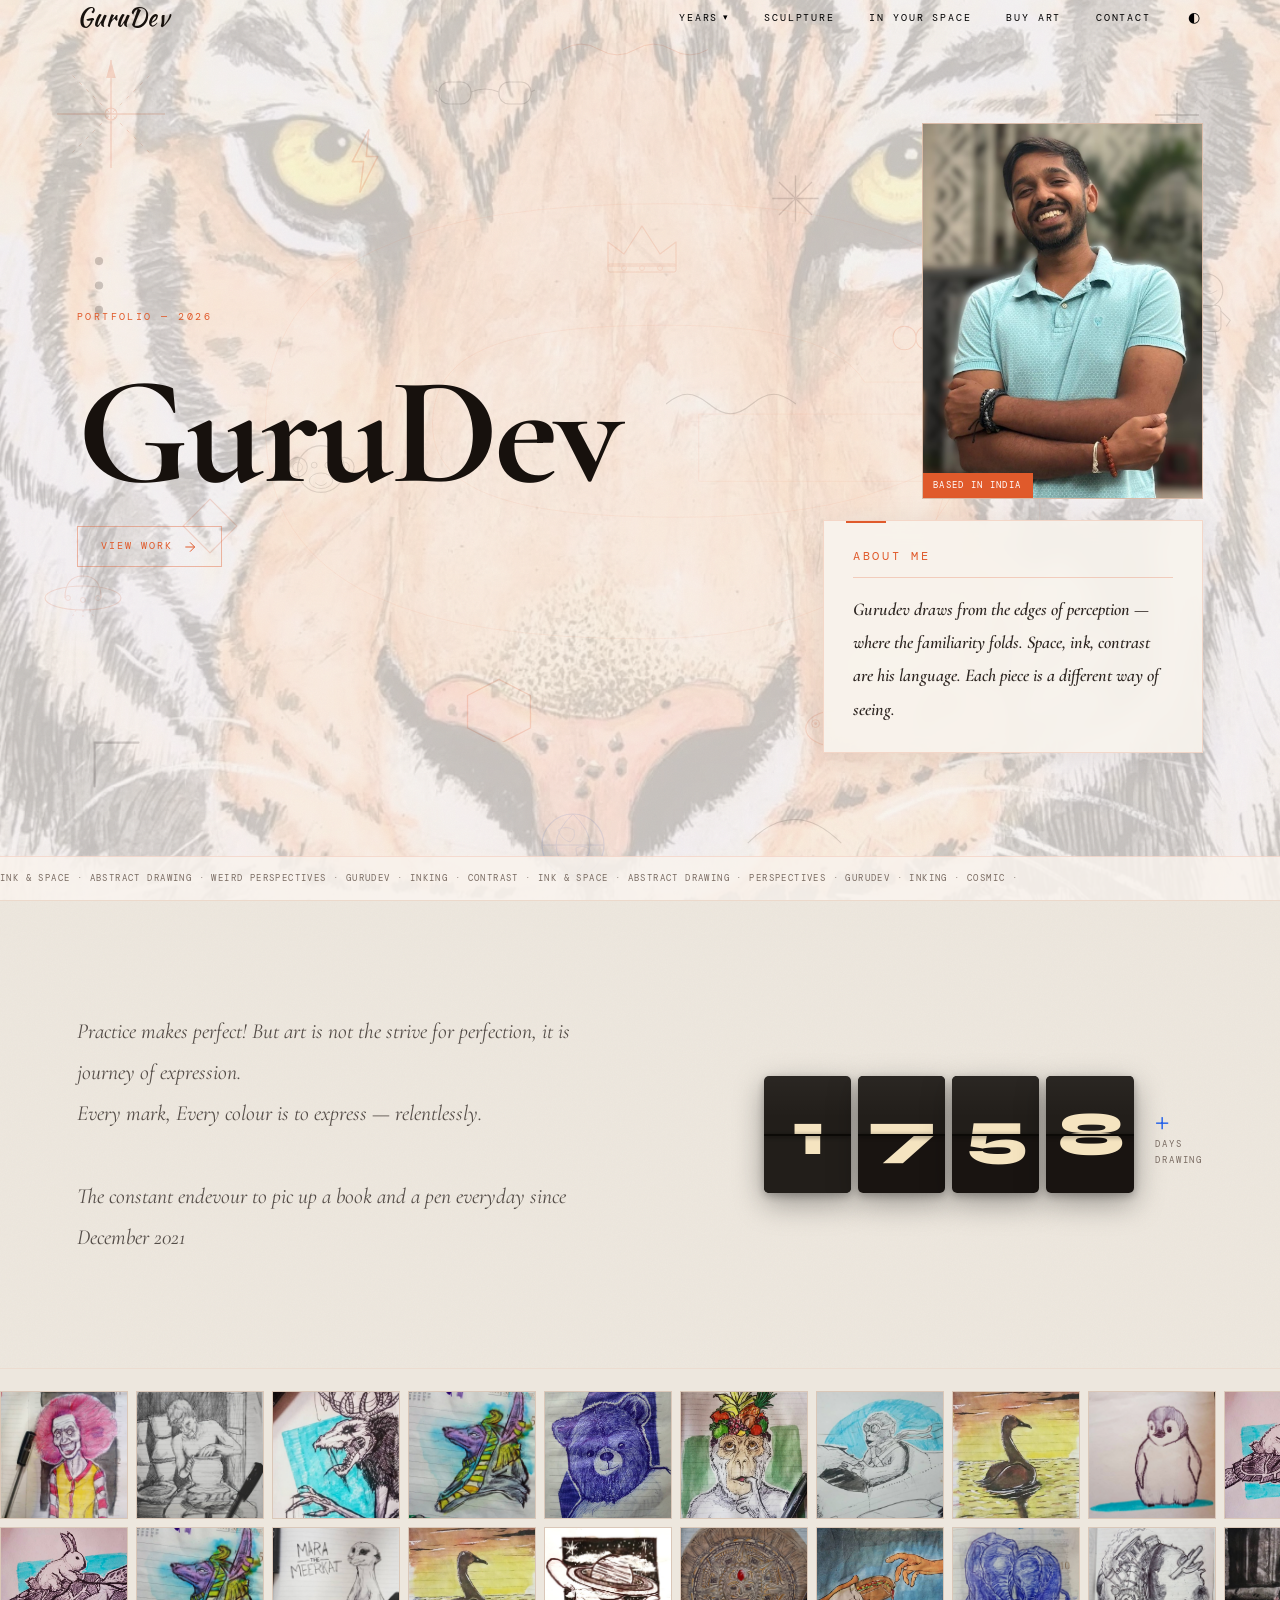
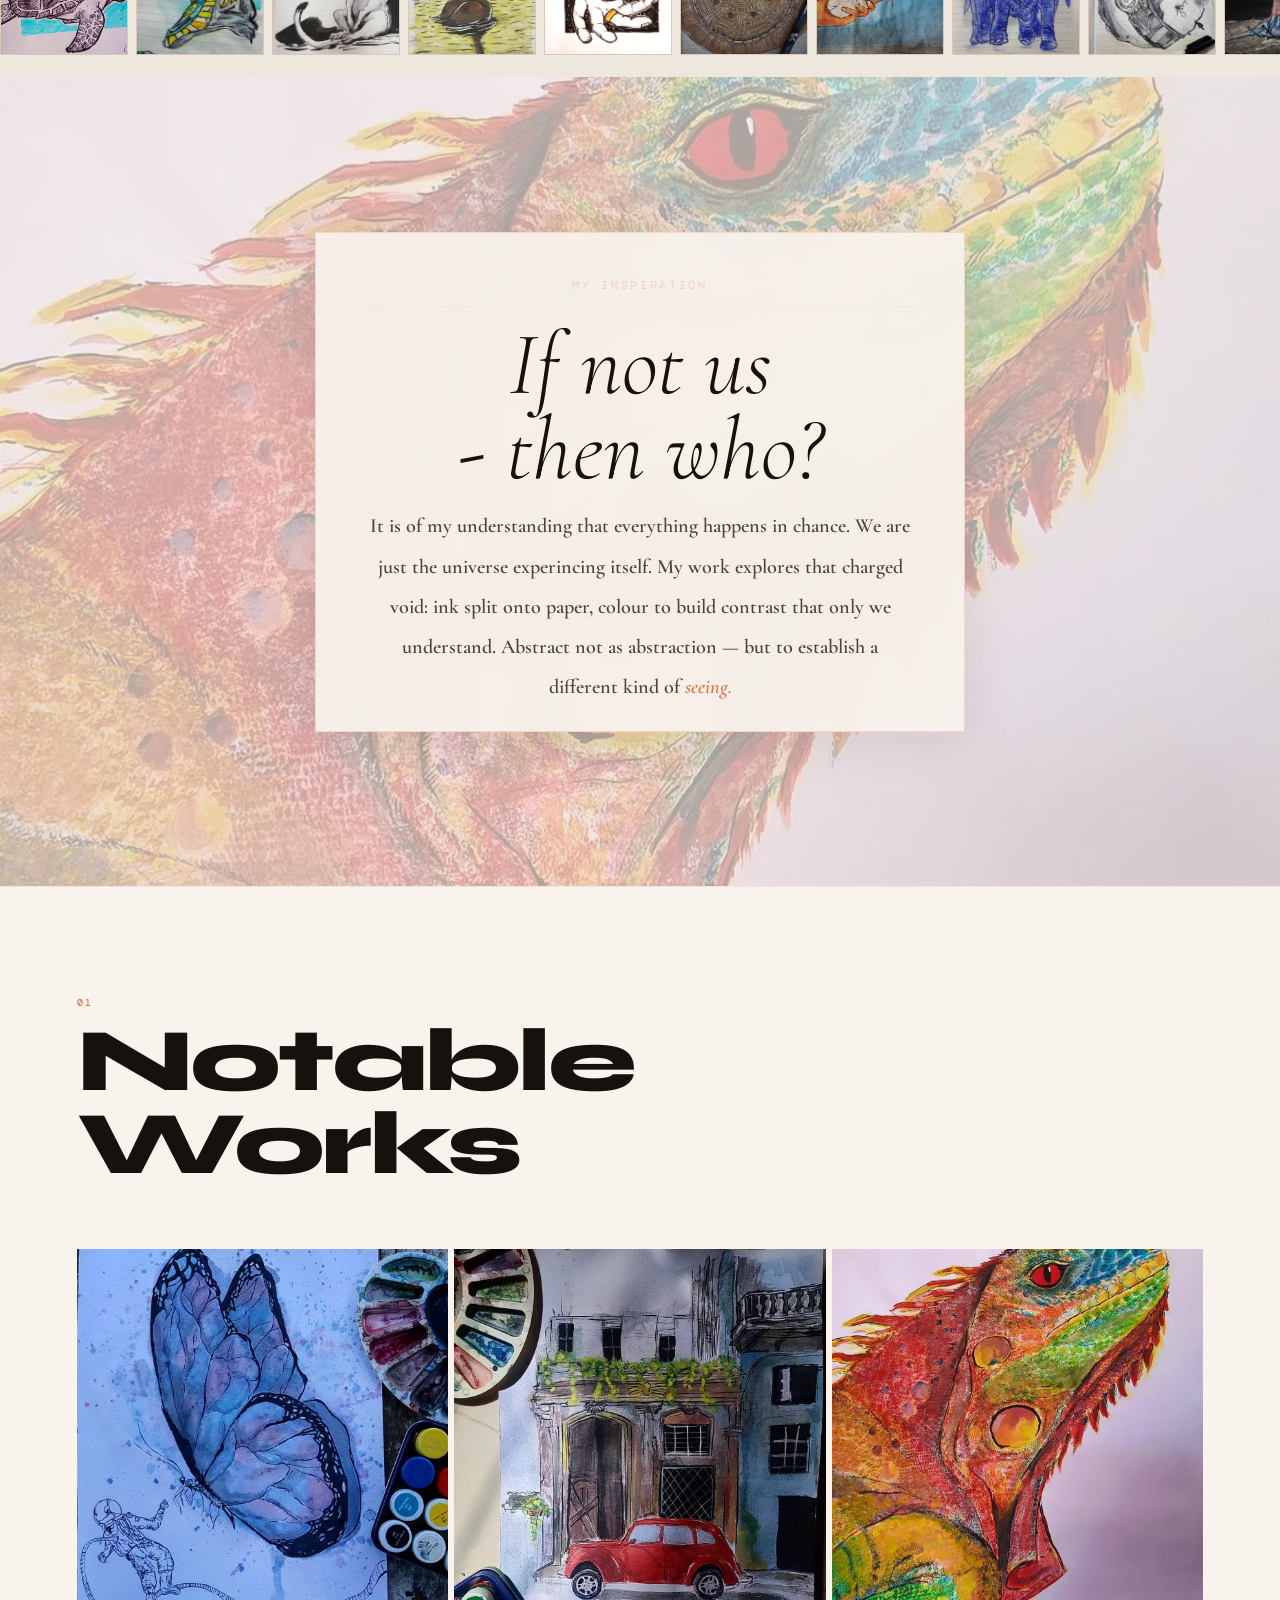
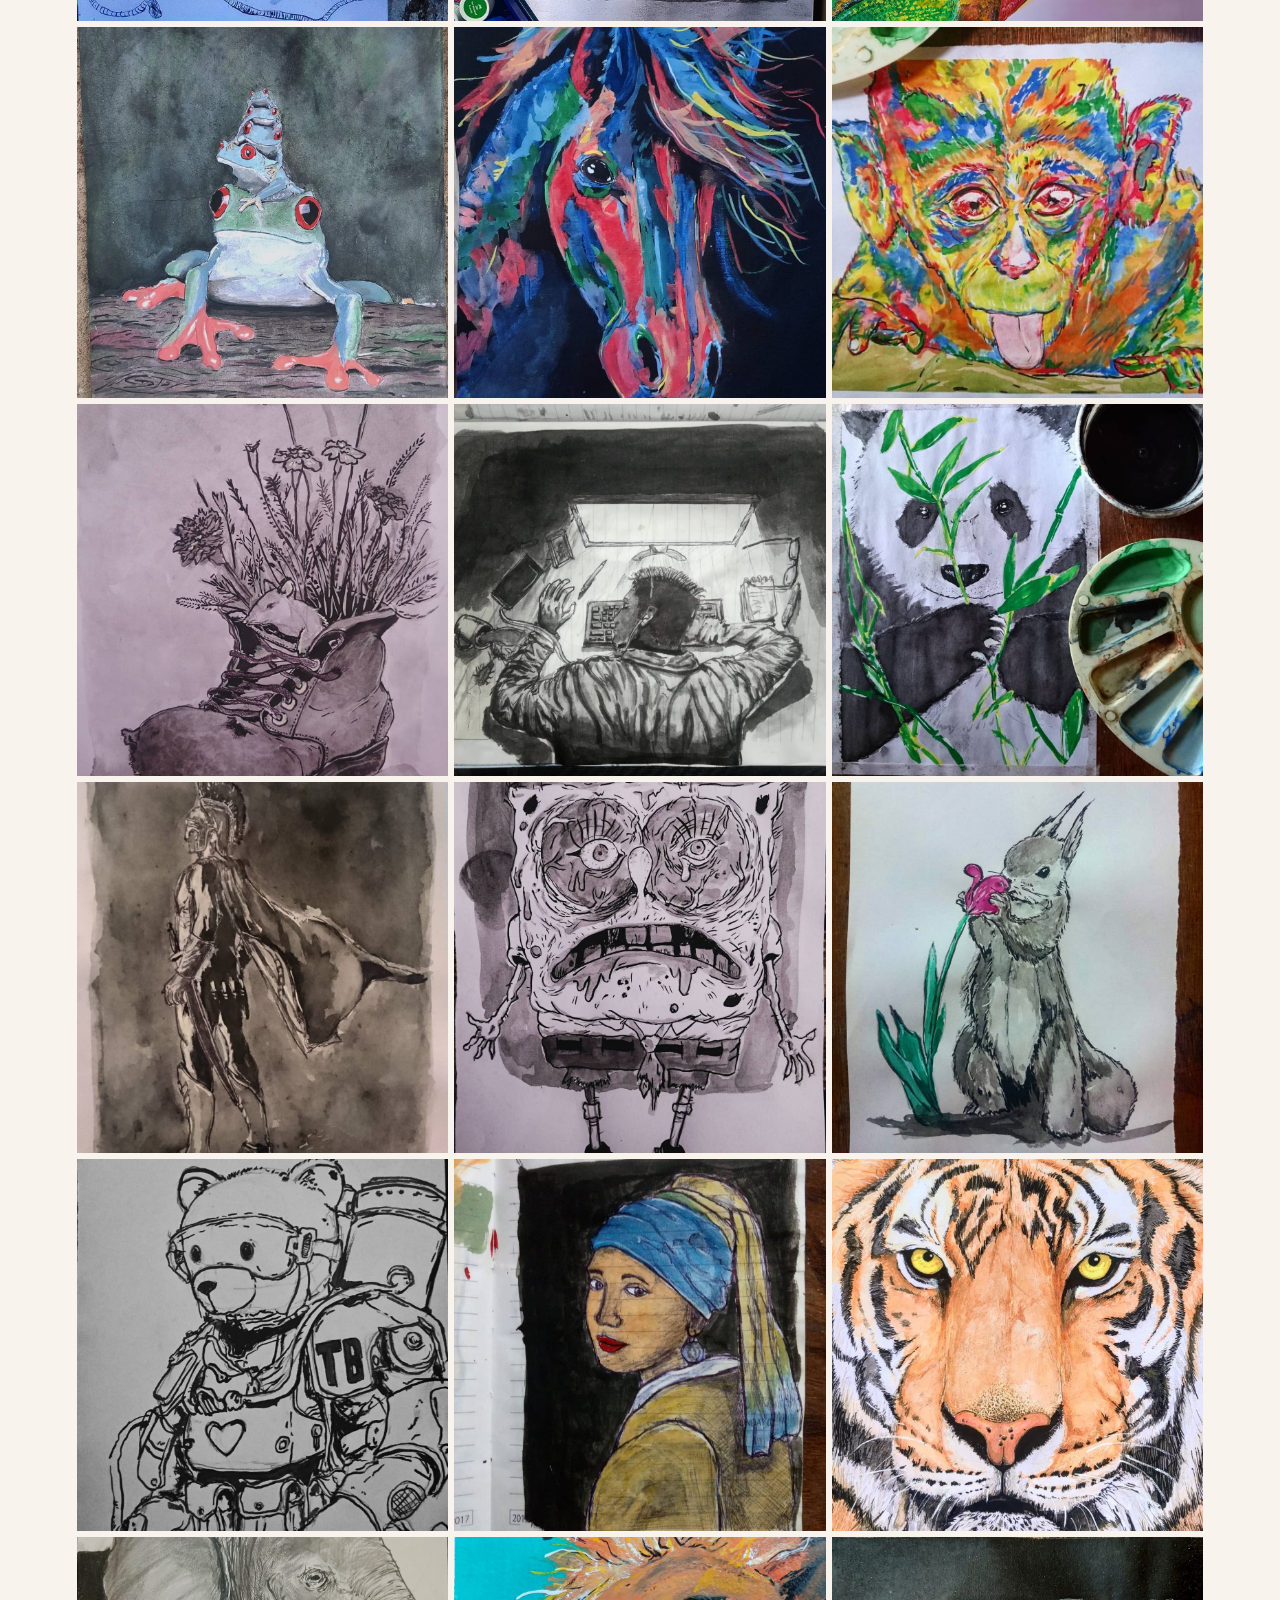
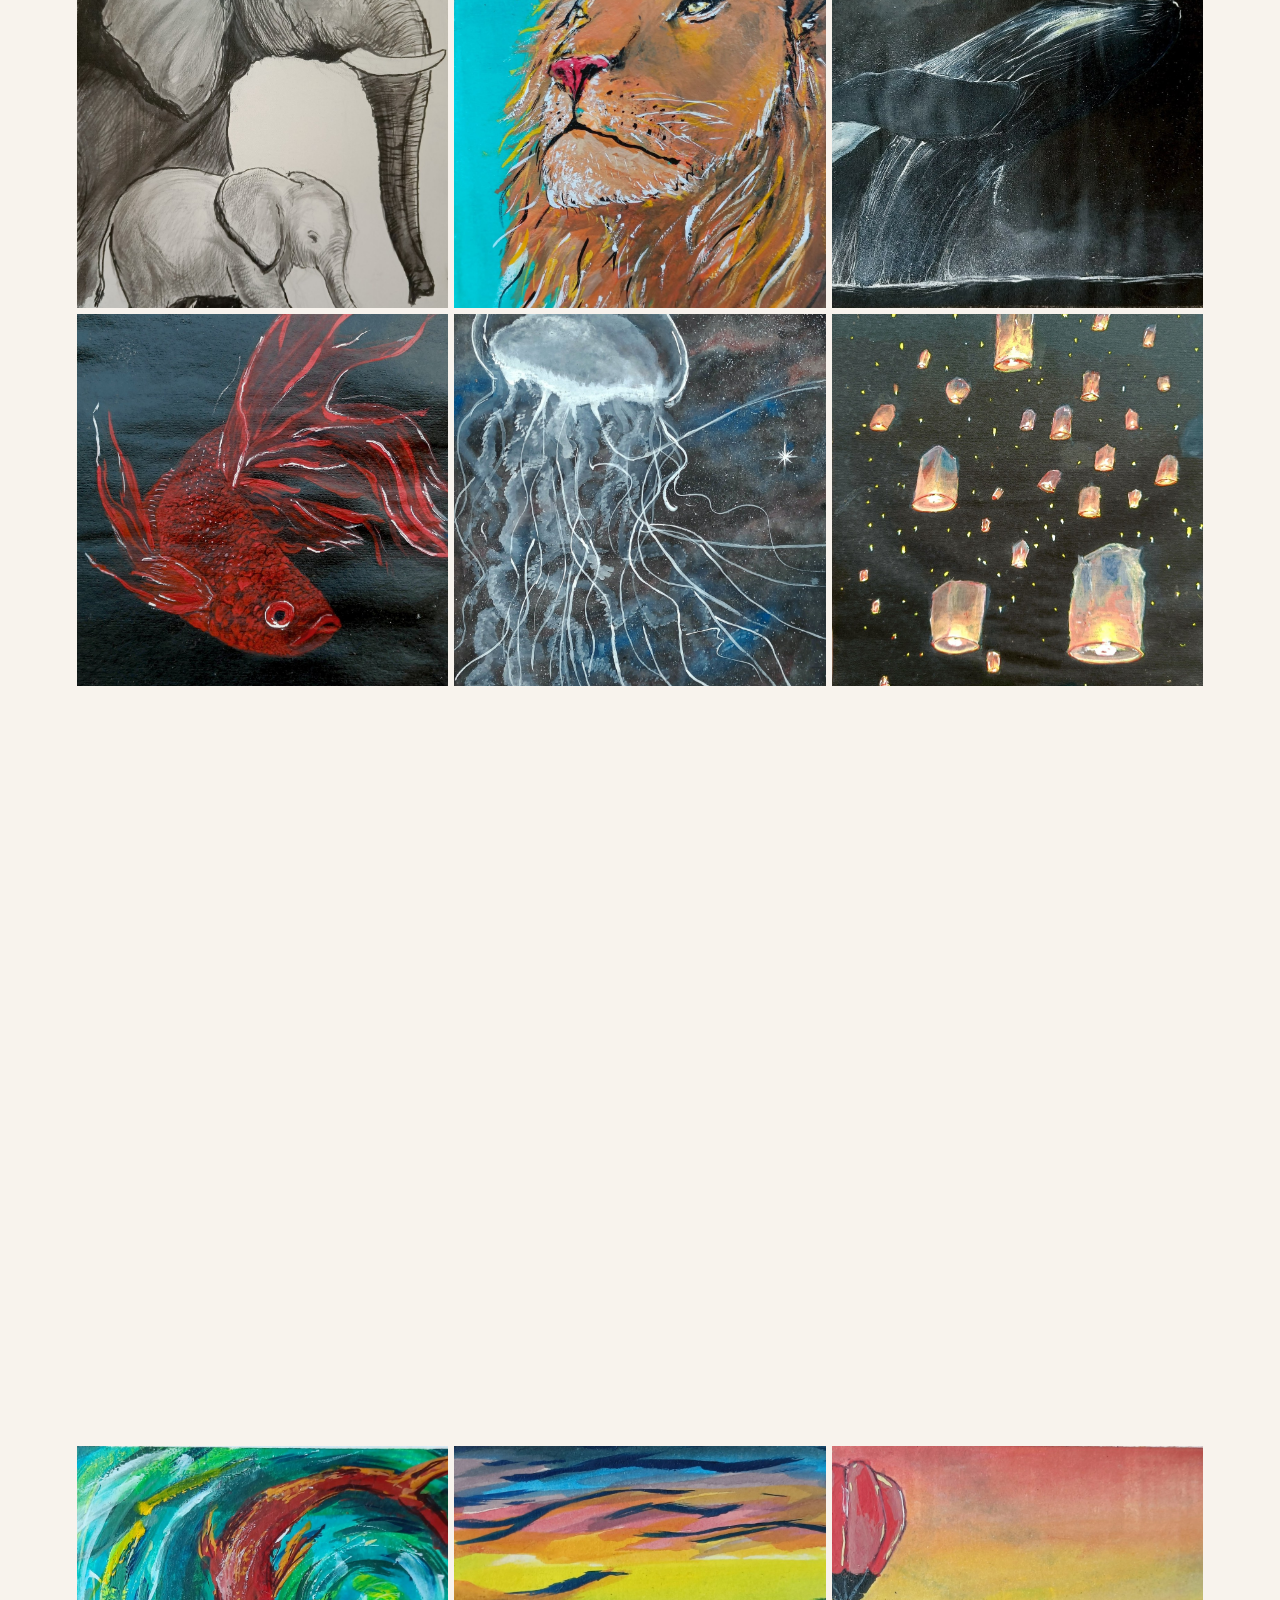
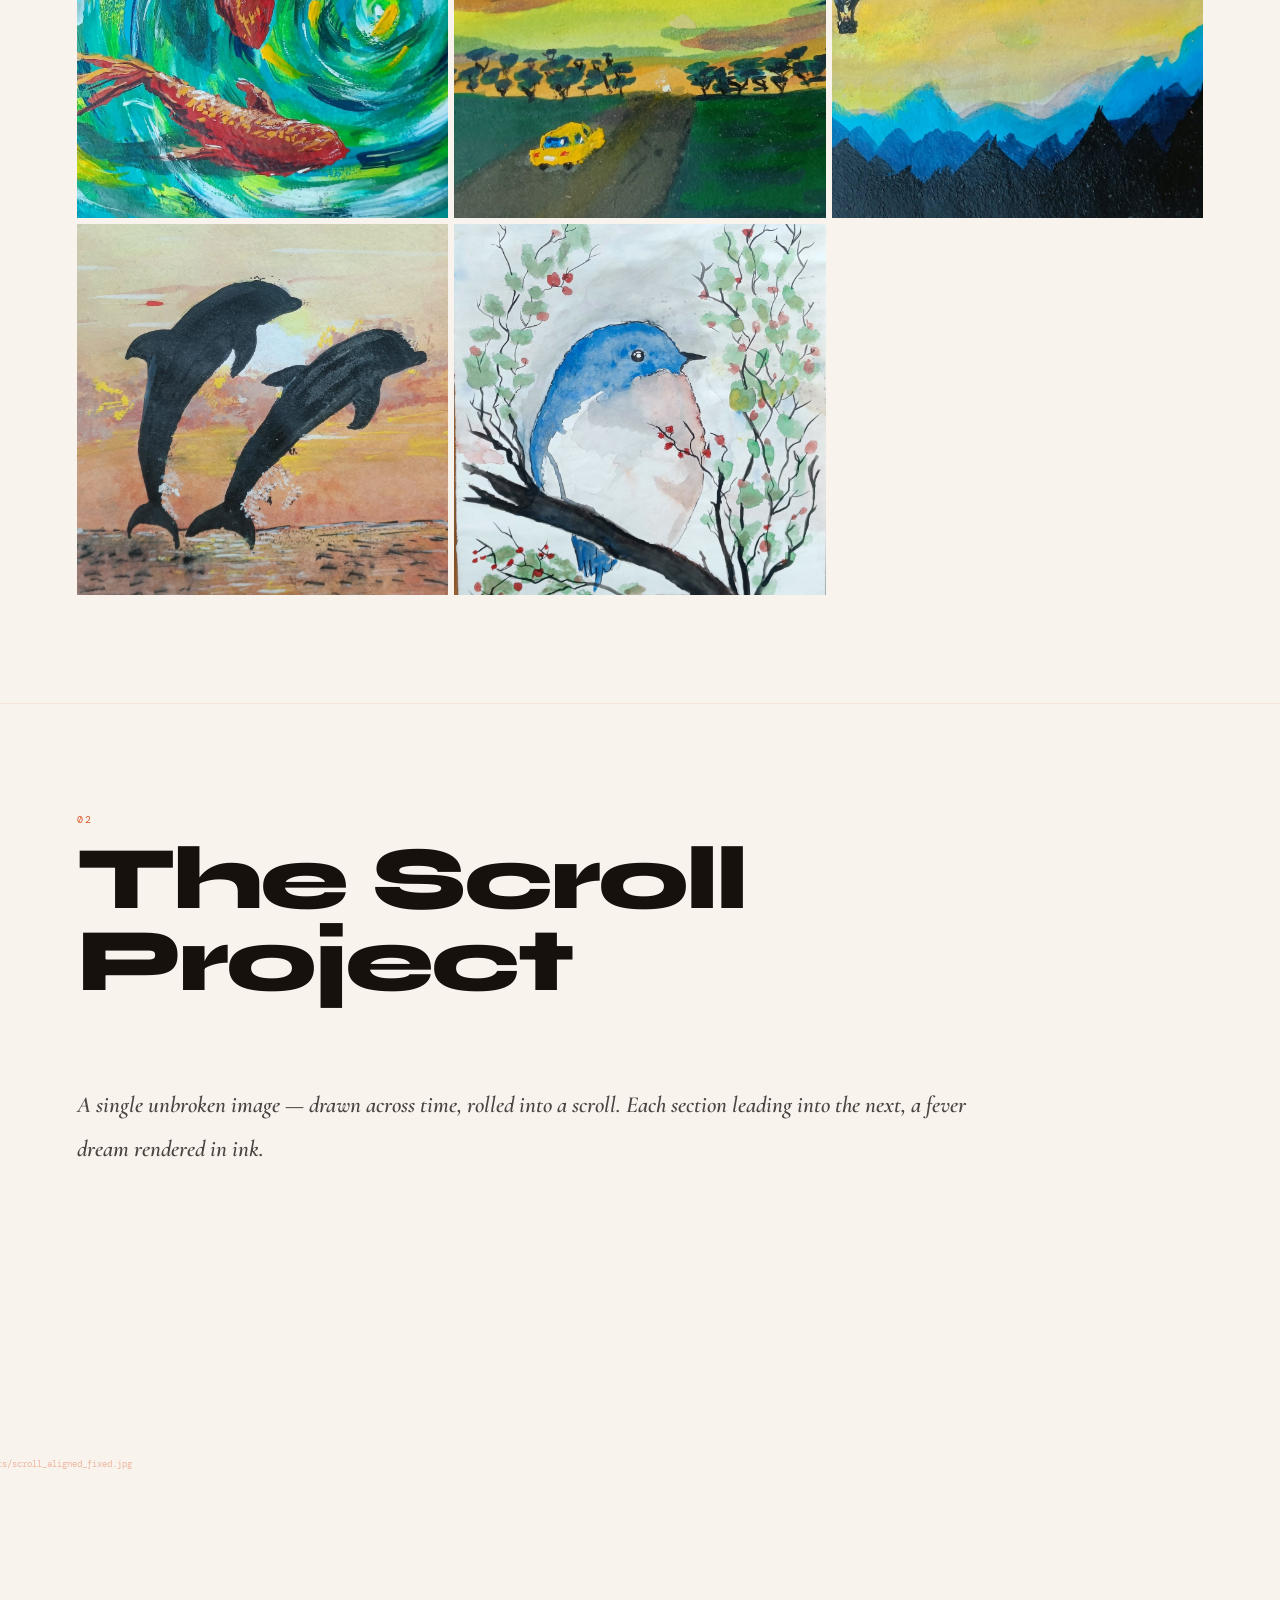
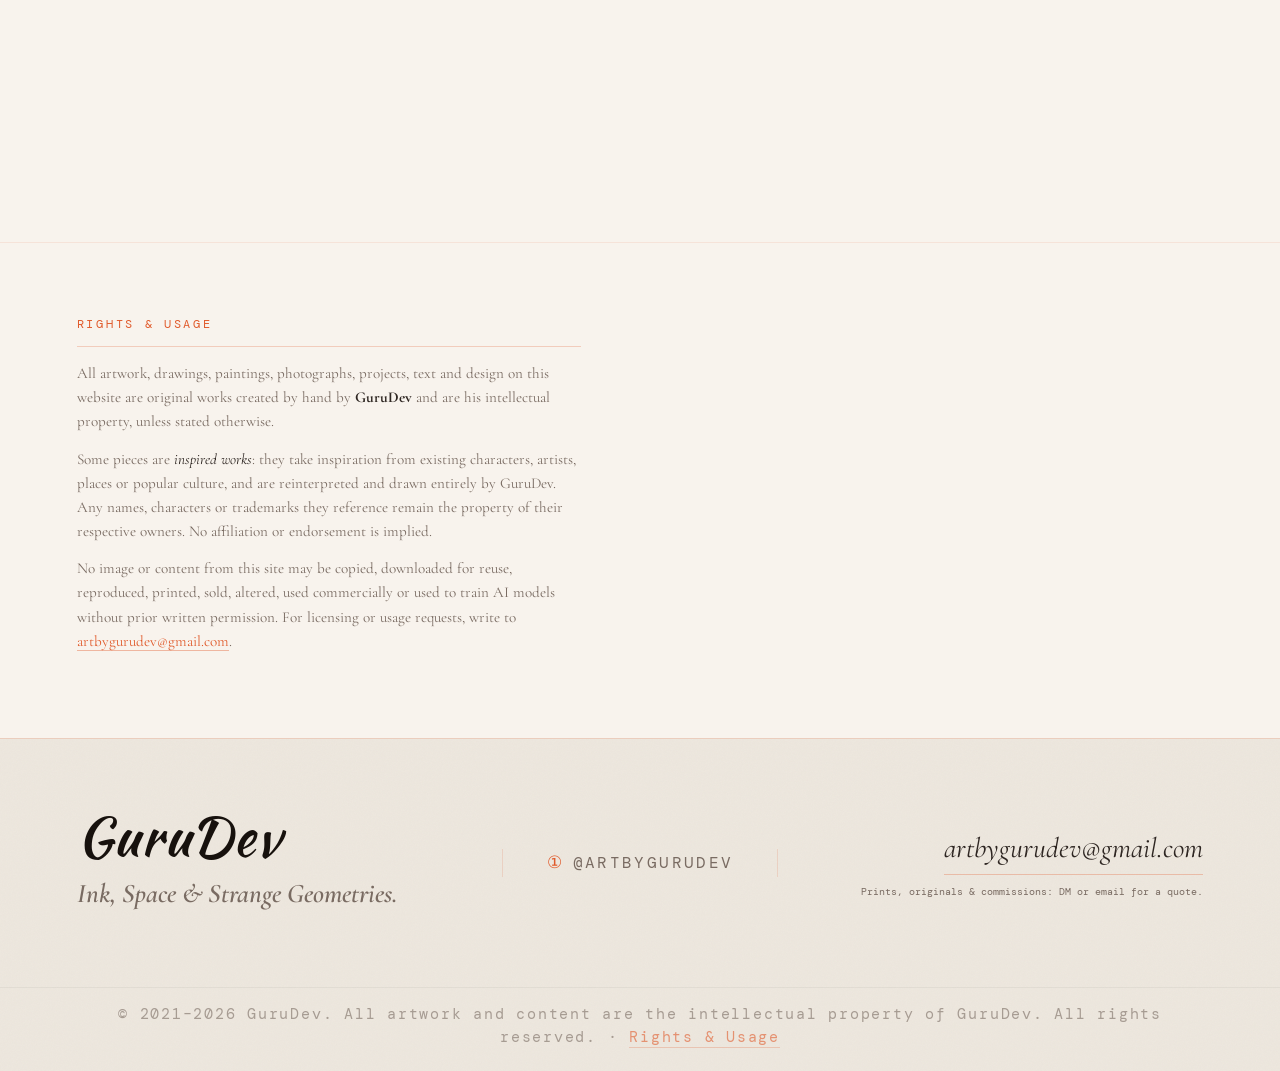
==== index.html @ f46998bd "Move years into a nav dropdown, add Sculpture page - Replace the year bar under the nav with a Years" ====
<!DOCTYPE html>
<html lang="en">
<head>
  <meta charset="UTF-8" />
  <meta name="viewport" content="width=device-width, initial-scale=1.0" />
  <title>Art by GuruDev</title>
  <link rel="stylesheet" href="css/style.css?v=202611241940" />
  <link rel="preconnect" href="https://fonts.googleapis.com" />
  <link rel="preconnect" href="https://fonts.gstatic.com" crossorigin />
  <link href="https://fonts.googleapis.com/css2?family=Cormorant+Garamond:ital,wght@0,300;0,400;0,600;0,700;1,300;1,400;1,600&family=Syne:wght@400;700;800&family=DM+Mono:ital,wght@0,300;0,400;1,300&family=Kaushan+Script&display=swap" rel="stylesheet" />
</head>
<body>

 <div class="bg-canvas" aria-hidden="true">
    <img class="doodle d1"  src="Libs/doodles/doodle-01.svg" alt="" /><!-- compass rose  -->
    <img class="doodle d2"  src="Libs/doodles/doodle-02.svg" alt="" /><!-- cross         -->
    <img class="doodle d3"  src="Libs/doodles/doodle-03.svg" alt="" /><!-- squiggle      -->
    <img class="doodle d4"  src="Libs/doodles/doodle-04.svg" alt="" /><!-- three dots    -->
    <img class="doodle d5"  src="Libs/doodles/doodle-05.svg" alt="" /><!-- triangle      -->
    <img class="doodle d6"  src="Libs/doodles/doodle-06.svg" alt="" /><!-- wave          -->
    <img class="doodle d7"  src="Libs/doodles/doodle-07.svg" alt="" /><!-- diamond       -->
    <img class="doodle d8"  src="Libs/doodles/doodle-08.svg" alt="" /><!-- asterisk      -->
    <img class="doodle d9"  src="Libs/doodles/doodle-09.svg" alt="" /><!-- arcs          -->
    <img class="doodle d10" src="Libs/doodles/doodle-10.svg" alt="" /><!-- dot grid      -->
    <img class="doodle d11" src="Libs/doodles/doodle-11.svg" alt="" /><!-- hexagon       -->
    <img class="doodle d12" src="Libs/doodles/doodle-12.svg" alt="" /><!-- bracket       -->
    <img class="doodle d13" src="Libs/doodles/doodle-13.svg" alt="" /><!-- infinity      -->
    <img class="doodle d14" src="Libs/doodles/doodle-14.svg" alt="" /><!-- arch          -->
    <img class="doodle d15" src="Libs/doodles/doodle-15.svg" alt="" /><!-- lightning     -->
    <img class="doodle d16" src="Libs/doodles/doodle-16.svg" alt="" /><!-- ufo           -->
    <img class="doodle d17" src="Libs/doodles/doodle-17.svg" alt="" /><!-- sunglasses    -->
    <img class="doodle d18" src="Libs/doodles/doodle-18.svg" alt="" /><!-- astronaut     -->
    <img class="doodle d19" src="Libs/doodles/doodle-19.svg" alt="" /><!-- fish          -->
    <img class="doodle d20" src="Libs/doodles/doodle-20.svg" alt="" /><!-- monkey        -->
    <img class="doodle d21" src="Libs/doodles/doodle-21.svg" alt="" /><!-- earth         -->
    <img class="doodle d22" src="Libs/doodles/doodle-22.svg" alt="" /><!-- crown         -->
  </div>

  <nav id="navbar">
    <!-- EDIT: Drop your logo file into images/logo.png (png/svg/jpg all work).
         When the file is present it shows as an image; until then a dashed placeholder is shown. -->
    <a href="#hero" class="nav-logo" id="navLogo">
      <span class="nav-logo-text">GuruDev</span>
    </a>
    <div class="nav-links">

<!--      Add exhibitions later-->
<!--      <div class="nav-dropdown" id="exhibitionsDropdown">-->
<!--        <button class="nav-dropdown-toggle" aria-expanded="false" aria-haspopup="true">-->
<!--          Exhibitions <span class="dd-caret">▾</span>-->
<!--        </button>-->
<!--        <div class="nav-dropdown-menu" role="menu">-->
<!--          &lt;!&ndash; EDIT: Add your exhibition entries here.-->
<!--               Copy a nav-dd-item line, set href ?id= to match your exhibitions/index.html entry. &ndash;&gt;-->
<!--          <a href="Libs/exhibitions/index.html?id=ink-space-2025" class="nav-dd-item" role="menuitem">Ink &amp; Space — 2025</a>-->
<!--          <a href="Libs/exhibitions/index.html?id=scroll-series"  class="nav-dd-item" role="menuitem">The Scroll Series</a>-->
<!--          <a href="Libs/exhibitions/index.html?id=cosmic-geometry" class="nav-dd-item" role="menuitem">Cosmic Geometry</a>-->
<!--          &lt;!&ndash; ADD MORE EXHIBITIONS HERE &ndash;&gt;-->
<!--        </div>-->
<!--      </div>-->

      <!-- YEARS: one entry per collection year. To add a year, copy a nav-dd-item line. -->
      <div class="nav-dropdown nav-years" id="yearsDropdown">
        <button class="nav-dropdown-toggle" aria-expanded="false" aria-haspopup="true">
          Years <span class="dd-caret">▾</span>
        </button>
        <div class="nav-dropdown-menu" role="menu">
          <a href="Libs/collections/index.html?year=2026" class="nav-dd-item" role="menuitem">2026</a>
          <a href="Libs/collections/index.html?year=2025" class="nav-dd-item" role="menuitem">2025</a>
          <a href="Libs/collections/index.html?year=2024" class="nav-dd-item" role="menuitem">2024</a>
          <a href="Libs/collections/index.html?year=2023" class="nav-dd-item" role="menuitem">2023</a>
          <a href="Libs/collections/index.html?year=2022" class="nav-dd-item" role="menuitem">2022</a>
        </div>
      </div>
      <a href="sculpture.html">Sculpture</a>
      <a href="space.html">In Your Space</a>
      <a href="buy.html">Buy Art</a>
      <a href="#contact">Contact</a>

      <button class="dark-mode-toggle" id="darkModeToggle" aria-label="Toggle dark mode" title="Toggle dark mode">◐</button>
    </div>
  </nav>


  <section id="hero">

    <!-- Background carousel — 3 slides cycle every 4.5s -->
    <div class="hero-carousel" id="heroCarousel">
      <div class="hc-slide active" style="background-image:url('Libs/projects/notable works/tiger.jpg')"></div>
      <div class="hc-slide"        style="background-image:url('Libs/projects/notable works/monkey.jpg')"></div>
      <div class="hc-slide"        style="background-image:url('Libs/projects/notable works/on_bench.jpg')"></div>
    </div>

    <div class="hero-noise"></div>
    <span class="hero-bg-letter" aria-hidden="true">G</span><!-- EDIT: Change to your initial -->

    <div class="hero-body">

      <div class="hero-left" data-reveal="fade-up" data-delay="0">
        <p class="eyebrow">Portfolio — 2026</p><!-- EDIT: Update the year -->
        <h1 class="hero-name">GuruDev</h1>

        <a href="#projects" class="cta-link">
          <span>View Work</span>
          <svg viewBox="0 0 24 24" fill="none" stroke="currentColor" stroke-width="1.5"><path d="M5 12h14M12 5l7 7-7 7"/></svg>
        </a>
      </div>

      <div class="hero-right">
        <div class="portrait-wrap" data-reveal="fade-left" data-delay="200">
          <!-- EDIT: Your portrait photo → images/Libs/about/avatar.jpg -->
          <img src="Libs/projects/about/Me.jpg" alt="GuruDev" class="portrait-img"
               onerror="this.style.display='none'" />
          <div class="portrait-placeholder" aria-hidden="true">
            <span>images/Libs/about/<br/>avatar.jpg</span>
          </div>
          <div class="portrait-tag">Based in India</div><!-- EDIT: Your location -->
        </div>

        <div class="about-card" data-reveal="fade-up" data-delay="350">
          <span class="card-label">About me</span>
          <!-- EDIT: Your bio text -->
          <p>
            Gurudev draws from the edges of perception — where the familiarity
            folds. Space, ink, contrast are his language.
            Each piece is a different way of seeing.
          </p>
        </div>
      </div>

    </div>

    <!-- Scrolling ticker — EDIT: change the words below -->
    <div class="hero-ticker" aria-hidden="true">
      <div class="ticker-track">
        <span>Ink &amp; Space ·&nbsp;</span><span>Abstract Drawing ·&nbsp;</span>
        <span>Weird Perspectives ·&nbsp;</span><span>GuruDev ·&nbsp;</span>
        <span>Inking ·&nbsp;</span><span>Contrast ·&nbsp;</span>
        <span>Ink &amp; Space ·&nbsp;</span><span>Abstract Drawing ·&nbsp;</span>
        <span>Perspectives ·&nbsp;</span><span>GuruDev ·&nbsp;</span>
        <span>Inking ·&nbsp;</span><span>Cosmic ·&nbsp;</span>
      </div>
    </div>

  </section>

  <section id="counter-section">

    <div class="counter-noise"></div>

    <div class="counter-body">
      <div class="counter-text-col" data-reveal="fade-right">
        <!-- EDIT: Your counter label text -->
        <p class="counter-desc">
          Practice makes perfect!
	  But art is not the strive for perfection, 
	  it is journey of expression.<br/>
          Every mark, Every colour is to express — relentlessly.
		<br/><br/> The constant endevour to pic up a book and a pen everyday since December 2021
        </p>
      </div>
      <div class="counter-num-col" data-reveal="fade-left" data-delay="150">
        <div class="counter-display">
          <span class="c-number" id="dayCounter">000</span>
          <div class="c-meta">
            <span class="c-plus">+</span>
            <span class="c-label">days<br/>drawing</span><!-- EDIT: Counter label -->
          </div>
        </div>
      </div>
    </div>

  </section>

  <section id="img-carousels" aria-hidden="true">
    <div class="ic-row ic-rtl">
      <div class="ic-track" id="icTrack1"></div>
    </div>
    <div class="ic-row ic-ltr">
      <div class="ic-track" id="icTrack2"></div>
    </div>
  </section>


  <section id="inspiration">

    <div class="inspire-img-wrap">
      <!-- EDIT: Full-bleed art image. Tall / portrait works best. -->
      <img src="Libs/projects/notable works/chamelion.jpg" alt="" class="inspire-parallax-img" id="inspireParallax"
           onerror="this.style.display='none'" />
      <div class="inspire-img-placeholder">Libs/projects/notable works/chamelion.jpg</div>
    </div>

    <div class="inspire-text-block" data-reveal="fade-up">
      <span class="card-label" style="opacity: 0.2;">My Inspiration </span>
      <!-- EDIT: Section heading + body text -->
      <h2 class="inspire-heading">
        If not us <br/> - then who?
      </h2>
      <p class="inspire-body">
        It is of my understanding that everything happens in chance.
        We are just the universe experincing itself.
	    My work explores that charged void: ink split onto paper, colour to build contrast that only we understand.
        Abstract not as abstraction —
        but to establish a different kind of <em>seeing.</em>
      </p>
    </div>

  </section>

  <section id="projects">

    <div class="nw-header" data-reveal="fade-up">
      <span class="section-num">01</span>
      <h2 class="section-title">Notable<br/>Works</h2><!-- EDIT: Section title -->
    </div>

    <div class="nw-grid">

      <div class="nw-card" data-reveal="fade-up" data-delay="0">
        <div class="nw-img-wrap">
          <img src="Libs/projects/notable works/butterfly.jpg" alt="Butterfly" onerror="this.parentElement.classList.add('ph')" />
          <div class="nw-ph-label">notable works/butterfly.jpg</div>
          <div class="nw-overlay"><span class="nw-num">01</span><span class="nw-title">Butterfly</span></div>
        </div>
      </div>

      <div class="nw-card" data-reveal="fade-up" data-delay="50">
        <div class="nw-img-wrap">
          <img src="Libs/projects/notable works/car.jpg" alt="Car" onerror="this.parentElement.classList.add('ph')" />
          <div class="nw-ph-label">notable works/car.jpg</div>
          <div class="nw-overlay"><span class="nw-num">02</span><span class="nw-title">Car</span></div>
        </div>
      </div>

      <div class="nw-card" data-reveal="fade-up" data-delay="100">
        <div class="nw-img-wrap">
          <img src="Libs/projects/notable works/chamelion.jpg" alt="Chameleon" onerror="this.parentElement.classList.add('ph')" />
          <div class="nw-ph-label">notable works/chamelion.jpg</div>
          <div class="nw-overlay"><span class="nw-num">03</span><span class="nw-title">Chameleon</span></div>
        </div>
      </div>

      <div class="nw-card" data-reveal="fade-up" data-delay="0">
        <div class="nw-img-wrap">
          <img src="Libs/projects/notable works/frogs.jpg" alt="Frogs" onerror="this.parentElement.classList.add('ph')" />
          <div class="nw-ph-label">notable works/frogs.jpg</div>
          <div class="nw-overlay"><span class="nw-num">04</span><span class="nw-title">Frogs</span></div>
        </div>
      </div>

      <div class="nw-card" data-reveal="fade-up" data-delay="50">
        <div class="nw-img-wrap">
          <img src="Libs/projects/notable works/hosre.jpg" alt="Horse" onerror="this.parentElement.classList.add('ph')" />
          <div class="nw-ph-label">notable works/hosre.jpg</div>
          <div class="nw-overlay"><span class="nw-num">05</span><span class="nw-title">Horse</span></div>
        </div>
      </div>

      <div class="nw-card" data-reveal="fade-up" data-delay="100">
        <div class="nw-img-wrap">
          <img src="Libs/projects/notable works/monkey.jpg" alt="Monkey" onerror="this.parentElement.classList.add('ph')" />
          <div class="nw-ph-label">notable works/monkey.jpg</div>
          <div class="nw-overlay"><span class="nw-num">06</span><span class="nw-title">Monkey</span></div>
        </div>
      </div>

      <div class="nw-card" data-reveal="fade-up" data-delay="0">
        <div class="nw-img-wrap">
          <img src="Libs/projects/notable works/Mouse.jpg" alt="Mouse" onerror="this.parentElement.classList.add('ph')" />
          <div class="nw-ph-label">notable works/Mouse.jpg</div>
          <div class="nw-overlay"><span class="nw-num">07</span><span class="nw-title">Mouse</span></div>
        </div>
      </div>


      <div class="nw-card" data-reveal="fade-up" data-delay="100">
        <div class="nw-img-wrap">
          <img src="Libs/projects/notable works/on_bench.jpg" alt="On the Bench" onerror="this.parentElement.classList.add('ph')" />
          <div class="nw-ph-label">notable works/on_bench.jpg</div>
          <div class="nw-overlay"><span class="nw-num">09</span><span class="nw-title">On the Bench</span></div>
        </div>
      </div>

      <div class="nw-card" data-reveal="fade-up" data-delay="0">
        <div class="nw-img-wrap">
          <img src="Libs/projects/notable works/panda.jpg" alt="Panda" onerror="this.parentElement.classList.add('ph')" />
          <div class="nw-ph-label">notable works/panda.jpg</div>
          <div class="nw-overlay"><span class="nw-num">10</span><span class="nw-title">Panda</span></div>
        </div>
      </div>

      <div class="nw-card" data-reveal="fade-up" data-delay="50">
        <div class="nw-img-wrap">
          <img src="Libs/projects/notable works/sparta.jpg" alt="Sparta" onerror="this.parentElement.classList.add('ph')" />
          <div class="nw-ph-label">notable works/sparta.jpg</div>
          <div class="nw-overlay"><span class="nw-num">11</span><span class="nw-title">Sparta</span></div>
        </div>
      </div>

      <div class="nw-card" data-reveal="fade-up" data-delay="100">
        <div class="nw-img-wrap">
          <img src="Libs/projects/notable works/spongbob.jpg" alt="SpongeBob" onerror="this.parentElement.classList.add('ph')" />
          <div class="nw-ph-label">notable works/spongbob.jpg</div>
          <div class="nw-overlay"><span class="nw-num">12</span><span class="nw-title">SpongeBob</span></div>
        </div>
      </div>

      <div class="nw-card" data-reveal="fade-up" data-delay="0">
        <div class="nw-img-wrap">
          <img src="Libs/projects/notable works/squirral.jpg" alt="Squirrel" onerror="this.parentElement.classList.add('ph')" />
          <div class="nw-ph-label">notable works/squirral.jpg</div>
          <div class="nw-overlay"><span class="nw-num">13</span><span class="nw-title">Squirrel</span></div>
        </div>
      </div>

      <div class="nw-card" data-reveal="fade-up" data-delay="50">
        <div class="nw-img-wrap">
          <img src="Libs/projects/notable works/teddy_bear.jpg" alt="Teddy Bear" onerror="this.parentElement.classList.add('ph')" />
          <div class="nw-ph-label">notable works/teddy_bear.jpg</div>
          <div class="nw-overlay"><span class="nw-num">14</span><span class="nw-title">Teddy Bear</span></div>
        </div>
      </div>

      <div class="nw-card" data-reveal="fade-up" data-delay="100">
        <div class="nw-img-wrap">
          <img src="Libs/projects/notable works/the_pearl.jpg" alt="The Pearl" onerror="this.parentElement.classList.add('ph')" />
          <div class="nw-ph-label">notable works/the_pearl.jpg</div>
          <div class="nw-overlay"><span class="nw-num">15</span><span class="nw-title">The Pearl</span></div>
        </div>
      </div>

      <div class="nw-card" data-reveal="fade-up" data-delay="0">
        <div class="nw-img-wrap">
          <img src="Libs/projects/notable works/tiger.jpg" alt="Tiger" onerror="this.parentElement.classList.add('ph')" />
          <div class="nw-ph-label">notable works/tiger.jpg</div>
          <div class="nw-overlay"><span class="nw-num">16</span><span class="nw-title">Tiger</span></div>
        </div>
      </div>

      <div class="nw-card" data-reveal="fade-up" data-delay="0">
        <div class="nw-img-wrap">
          <img src="Libs/projects/notable works/elephants.jpg" alt="Mother & Calf" onerror="this.parentElement.classList.add('ph')" />
          <div class="nw-ph-label">notable works/elephants.jpg</div>
          <div class="nw-overlay"><span class="nw-num">17</span><span class="nw-title">Mother &amp; Calf</span></div>
        </div>
      </div>

      <div class="nw-card" data-reveal="fade-up" data-delay="50">
        <div class="nw-img-wrap">
          <img src="Libs/projects/notable works/lion.jpg" alt="Lion" onerror="this.parentElement.classList.add('ph')" />
          <div class="nw-ph-label">notable works/lion.jpg</div>
          <div class="nw-overlay"><span class="nw-num">18</span><span class="nw-title">Lion</span></div>
        </div>
      </div>

      <div class="nw-card" data-reveal="fade-up" data-delay="100">
        <div class="nw-img-wrap">
          <img src="Libs/projects/notable works/whale.jpg" alt="Whale" onerror="this.parentElement.classList.add('ph')" />
          <div class="nw-ph-label">notable works/whale.jpg</div>
          <div class="nw-overlay"><span class="nw-num">19</span><span class="nw-title">Whale</span></div>
        </div>
      </div>

      <div class="nw-card" data-reveal="fade-up" data-delay="0">
        <div class="nw-img-wrap">
          <img src="Libs/projects/notable works/betta.jpg" alt="Betta" onerror="this.parentElement.classList.add('ph')" />
          <div class="nw-ph-label">notable works/betta.jpg</div>
          <div class="nw-overlay"><span class="nw-num">20</span><span class="nw-title">Betta</span></div>
        </div>
      </div>

      <div class="nw-card" data-reveal="fade-up" data-delay="50">
        <div class="nw-img-wrap">
          <img src="Libs/projects/notable works/jellyfish.jpg" alt="Jellyfish" onerror="this.parentElement.classList.add('ph')" />
          <div class="nw-ph-label">notable works/jellyfish.jpg</div>
          <div class="nw-overlay"><span class="nw-num">21</span><span class="nw-title">Jellyfish</span></div>
        </div>
      </div>

      <div class="nw-card" data-reveal="fade-up" data-delay="100">
        <div class="nw-img-wrap">
          <img src="Libs/projects/notable works/sky_lanterns.jpg" alt="Sky Lanterns" onerror="this.parentElement.classList.add('ph')" />
          <div class="nw-ph-label">notable works/sky_lanterns.jpg</div>
          <div class="nw-overlay"><span class="nw-num">22</span><span class="nw-title">Sky Lanterns</span></div>
        </div>
      </div>

      <div class="nw-card" data-reveal="fade-up" data-delay="0">
        <div class="nw-img-wrap">
          <img src="Libs/projects/notable works/astronaut.jpg" alt="Astronaut" onerror="this.parentElement.classList.add('ph')" />
          <div class="nw-ph-label">notable works/astronaut.jpg</div>
          <div class="nw-overlay"><span class="nw-num">23</span><span class="nw-title">Astronaut</span></div>
        </div>
      </div>

      <div class="nw-card" data-reveal="fade-up" data-delay="50">
        <div class="nw-img-wrap">
          <img src="Libs/projects/notable works/jaguar.jpg" alt="Jaguar" onerror="this.parentElement.classList.add('ph')" />
          <div class="nw-ph-label">notable works/jaguar.jpg</div>
          <div class="nw-overlay"><span class="nw-num">24</span><span class="nw-title">Jaguar</span></div>
        </div>
      </div>

      <div class="nw-card" data-reveal="fade-up" data-delay="100">
        <div class="nw-img-wrap">
          <img src="Libs/projects/notable works/three_monkeys.jpg" alt="Three Monkeys" onerror="this.parentElement.classList.add('ph')" />
          <div class="nw-ph-label">notable works/three_monkeys.jpg</div>
          <div class="nw-overlay"><span class="nw-num">25</span><span class="nw-title">Three Monkeys</span></div>
        </div>
      </div>

      <div class="nw-card" data-reveal="fade-up" data-delay="0">
        <div class="nw-img-wrap">
          <img src="Libs/projects/notable works/pebble_koi.jpg" alt="Pebble Koi" onerror="this.parentElement.classList.add('ph')" />
          <div class="nw-ph-label">notable works/pebble_koi.jpg</div>
          <div class="nw-overlay"><span class="nw-num">26</span><span class="nw-title">Pebble Koi</span></div>
        </div>
      </div>

      <div class="nw-card" data-reveal="fade-up" data-delay="50">
        <div class="nw-img-wrap">
          <img src="Libs/projects/notable works/zebra.jpg" alt="Zebra" onerror="this.parentElement.classList.add('ph')" />
          <div class="nw-ph-label">notable works/zebra.jpg</div>
          <div class="nw-overlay"><span class="nw-num">27</span><span class="nw-title">Zebra</span></div>
        </div>
      </div>

      <div class="nw-card" data-reveal="fade-up" data-delay="100">
        <div class="nw-img-wrap">
          <img src="Libs/projects/notable works/dog.jpg" alt="Curious Pup" onerror="this.parentElement.classList.add('ph')" />
          <div class="nw-ph-label">notable works/dog.jpg</div>
          <div class="nw-overlay"><span class="nw-num">28</span><span class="nw-title">Curious Pup</span></div>
        </div>
      </div>

      <div class="nw-card" data-reveal="fade-up" data-delay="0">
        <div class="nw-img-wrap">
          <img src="Libs/projects/notable works/koi_swirl.jpg" alt="Koi Swirl" onerror="this.parentElement.classList.add('ph')" />
          <div class="nw-ph-label">notable works/koi_swirl.jpg</div>
          <div class="nw-overlay"><span class="nw-num">29</span><span class="nw-title">Koi Swirl</span></div>
        </div>
      </div>

      <div class="nw-card" data-reveal="fade-up" data-delay="50">
        <div class="nw-img-wrap">
          <img src="Libs/projects/notable works/road_home.jpg" alt="Road Home" onerror="this.parentElement.classList.add('ph')" />
          <div class="nw-ph-label">notable works/road_home.jpg</div>
          <div class="nw-overlay"><span class="nw-num">30</span><span class="nw-title">Road Home</span></div>
        </div>
      </div>

      <div class="nw-card" data-reveal="fade-up" data-delay="100">
        <div class="nw-img-wrap">
          <img src="Libs/projects/notable works/balloon.jpg" alt="Hot Air Balloon" onerror="this.parentElement.classList.add('ph')" />
          <div class="nw-ph-label">notable works/balloon.jpg</div>
          <div class="nw-overlay"><span class="nw-num">31</span><span class="nw-title">Hot Air Balloon</span></div>
        </div>
      </div>

      <div class="nw-card" data-reveal="fade-up" data-delay="0">
        <div class="nw-img-wrap">
          <img src="Libs/projects/notable works/dolphins.jpg" alt="Dolphins" onerror="this.parentElement.classList.add('ph')" />
          <div class="nw-ph-label">notable works/dolphins.jpg</div>
          <div class="nw-overlay"><span class="nw-num">32</span><span class="nw-title">Dolphins</span></div>
        </div>
      </div>

      <div class="nw-card" data-reveal="fade-up" data-delay="50">
        <div class="nw-img-wrap">
          <img src="Libs/projects/notable works/bluebird.jpg" alt="Bluebird" onerror="this.parentElement.classList.add('ph')" />
          <div class="nw-ph-label">notable works/bluebird.jpg</div>
          <div class="nw-overlay"><span class="nw-num">33</span><span class="nw-title">Bluebird</span></div>
        </div>
      </div>

      <!--
      ══ HOW TO ADD MORE ROWS ═══════════════════════════════════════
         The grid is 3 columns wide. Every 3 cards = 1 new row.

         To add a new row, copy these 3 blocks and paste here,
         then update the numbers and image paths:

           <div class="nw-card" data-reveal="fade-up" data-delay="0">
             <div class="nw-img-wrap">
               <img src="images/Libs/notable projects/work-16.jpg" alt="Title" onerror="this.parentElement.classList.add('ph')" />
               <div class="nw-ph-label">notable projects/work-16.jpg</div>
               <div class="nw-overlay"><span class="nw-num">16</span><span class="nw-title">Your Title</span></div>
             </div>
           </div>
           (repeat with work-17 / delay 50, work-18 / delay 100)

         Image files go in:  images/Libs/notable projects/
         Naming convention:  work-16.jpg, work-17.jpg …
      ═══════════════════════════════════════════════════════════════ -->

    </div><!-- /.nw-grid -->

    <!-- Lightbox — opens on second click of a card. No edits needed. -->
    <div id="lightbox" class="lightbox" role="dialog" aria-modal="true">
      <button class="lb-close" id="lbClose" aria-label="Close">✕</button>
      <img id="lbImg" src="" alt="" />
      <button class="lb-close-circle" id="lbCloseCircle" aria-label="Close preview">✕</button>
      <p id="lbCap"></p>
    </div>

  </section>

  <!-- ╔══════════════════════════════════════════════════════════════╗
       ║                  THE SCROLL PROJECT                        ║
       ╠══════════════════════════════════════════════════════════════╣
       ║ IMAGE → images/Libs/projects/scroll project/scroll.jpg     ║
       ║   Use a tall or panoramic single drawing.                  ║
       ║   The image is wider than the screen — drag to pan it.     ║
       ╚══════════════════════════════════════════════════════════════╝ -->
  <section id="scroll-project">

    <div class="sp-label-row" data-reveal="fade-right">
      <span class="section-num">02</span>
      <h2 class="section-title">The Scroll<br/>Project</h2><!-- EDIT: Section title -->
    </div>

    <div class="sp-text-float" data-reveal="fade-left">
      <p>
        A single unbroken image — drawn across time, rolled into a scroll.
        Each section leading into the next, a fever dream rendered in ink.
      </p>
    </div>

    <div class="sp-cinematic" id="spCinematic">
      <div class="sp-scroll-inner" id="spScrollInner">
        <div class="sp-img-track" id="spTrack">
          <img src="Libs/projects/projects/scroll_aligned_fixed.jpg"
               alt="The Scroll Project" id="spImg"
               onerror="this.parentElement.classList.add('ph')" />
          <div class="sp-ph-label">Libs/projects/projects/scroll_aligned_fixed.jpg</div>
        </div>
      </div>

    </div>

  </section>
  

<!--<section id="project-52">-->

<!--    <div class="p52-header">-->
<!--      <div class="p52-label-row" data-reveal="fade-right">-->
<!--        <span class="section-num">03</span>-->
<!--        <h2 class="section-title">Project<br/>52</h2>&lt;!&ndash; EDIT: Section title &ndash;&gt;-->
<!--      </div>-->
<!--      &lt;!&ndash; EDIT: Sub-heading text &ndash;&gt;-->
<!--      <p class="p52-subhead" data-reveal="fade-left" data-delay="150">-->
<!--        One painting every week.<br/>Fifty-two weeks. No excuses.-->
<!--      </p>-->
<!--    </div>-->
<!--&lt;!&ndash;-->
<!--    <div class="p52-strip-wrap">-->
<!--      <div class="p52-strip" id="p52Strip">-->

<!--        <div class="p52-item">-->
<!--          <div class="p52-img-wrap">-->
<!--            <img src="Libs/projects/projects/daily project/1.jpg" alt="Week 1" onerror="this.parentElement.classList.add('ph')" />-->
<!--            <div class="p52-ph-label">daily project/1.jpg</div>-->
<!--          </div>-->
<!--          <span class="p52-wk">Wk 01</span>-->
<!--        </div>-->

<!--        <div class="p52-item">-->
<!--          <div class="p52-img-wrap">-->
<!--            <img src="Libs/projects/projects/daily project/2.jpg" alt="Week 2" onerror="this.parentElement.classList.add('ph')" />-->
<!--            <div class="p52-ph-label">daily project/2.jpg</div>-->
<!--          </div>-->
<!--          <span class="p52-wk">Wk 02</span>-->
<!--        </div>-->

<!--        <div class="p52-item">-->
<!--          <div class="p52-img-wrap">-->
<!--            <img src="Libs/projects/projects/daily project/3.jpg" alt="Week 3" onerror="this.parentElement.classList.add('ph')" />-->
<!--            <div class="p52-ph-label">daily project/3.jpg</div>-->
<!--          </div>-->
<!--          <span class="p52-wk">Wk 03</span>-->
<!--        </div>-->

<!--        <div class="p52-item">-->
<!--          <div class="p52-img-wrap">-->
<!--            <img src="Libs/projects/projects/daily project/4.jpg" alt="Week 4" onerror="this.parentElement.classList.add('ph')" />-->
<!--            <div class="p52-ph-label">daily project/4.jpg</div>-->
<!--          </div>-->
<!--          <span class="p52-wk">Wk 04</span>-->
<!--        </div>-->

<!--        <div class="p52-item">-->
<!--          <div class="p52-img-wrap">-->
<!--            <img src="Libs/projects/projects/daily project/5.jpg" alt="Week 5" onerror="this.parentElement.classList.add('ph')" />-->
<!--            <div class="p52-ph-label">daily project/5.jpg</div>-->
<!--          </div>-->
<!--          <span class="p52-wk">Wk 05</span>-->
<!--        </div>-->

<!--        <div class="p52-item">-->
<!--          <div class="p52-img-wrap">-->
<!--            <img src="Libs/projects/projects/daily project/6.jpg" alt="Week 6" onerror="this.parentElement.classList.add('ph')" />-->
<!--            <div class="p52-ph-label">daily project/6.jpg</div>-->
<!--          </div>-->
<!--          <span class="p52-wk">Wk 06</span>-->
<!--        </div>-->

<!--        <div class="p52-item">-->
<!--          <div class="p52-img-wrap">-->
<!--            <img src="Libs/projects/projects/daily project/7.jpg" alt="Week 7" onerror="this.parentElement.classList.add('ph')" />-->
<!--            <div class="p52-ph-label">daily project/7.jpg</div>-->
<!--          </div>-->
<!--          <span class="p52-wk">Wk 07</span>-->
<!--        </div>-->

<!--        <div class="p52-item">-->
<!--          <div class="p52-img-wrap">-->
<!--            <img src="Libs/projects/projects/daily project/8.jpg" alt="Week 8" onerror="this.parentElement.classList.add('ph')" />-->
<!--            <div class="p52-ph-label">daily project/8.jpg</div>-->
<!--          </div>-->
<!--          <span class="p52-wk">Wk 08</span>-->
<!--        </div>-->

<!--        <div class="p52-item">-->
<!--          <div class="p52-img-wrap">-->
<!--            <img src="Libs/projects/projects/daily project/9.jpg" alt="Week 9" onerror="this.parentElement.classList.add('ph')" />-->
<!--            <div class="p52-ph-label">daily project/9.jpg</div>-->
<!--          </div>-->
<!--          <span class="p52-wk">Wk 09</span>-->
<!--        </div>-->

<!--        <div class="p52-item">-->
<!--          <div class="p52-img-wrap">-->
<!--            <img src="Libs/projects/projects/daily project/10.jpg" alt="Week 10" onerror="this.parentElement.classList.add('ph')" />-->
<!--            <div class="p52-ph-label">daily project/10.jpg</div>-->
<!--          </div>-->
<!--          <span class="p52-wk">Wk 10</span>-->
<!--        </div>-->

<!--        <div class="p52-item">-->
<!--          <div class="p52-img-wrap">-->
<!--            <img src="Libs/projects/projects/daily project/11.jpg" alt="Week 11" onerror="this.parentElement.classList.add('ph')" />-->
<!--            <div class="p52-ph-label">daily project/11.jpg</div>-->
<!--          </div>-->
<!--          <span class="p52-wk">Wk 11</span>-->
<!--        </div>-->

<!--        <div class="p52-item">-->
<!--          <div class="p52-img-wrap">-->
<!--            <img src="Libs/projects/projects/daily project/12.jpg" alt="Week 12" onerror="this.parentElement.classList.add('ph')" />-->
<!--            <div class="p52-ph-label">daily project/12.jpg</div>-->
<!--          </div>-->
<!--          <span class="p52-wk">Wk 12</span>-->
<!--        </div>-->

<!--        <div class="p52-item">-->
<!--          <div class="p52-img-wrap">-->
<!--            <img src="Libs/projects/projects/daily project/13.jpg" alt="Week 13" onerror="this.parentElement.classList.add('ph')" />-->
<!--            <div class="p52-ph-label">daily project/13.jpg</div>-->
<!--          </div>-->
<!--          <span class="p52-wk">Wk 13</span>-->
<!--        </div>-->

<!--        <div class="p52-item">-->
<!--          <div class="p52-img-wrap">-->
<!--            <img src="Libs/projects/projects/daily project/14.jpg" alt="Week 14" onerror="this.parentElement.classList.add('ph')" />-->
<!--            <div class="p52-ph-label">daily project/14.jpg</div>-->
<!--          </div>-->
<!--          <span class="p52-wk">Wk 14</span>-->
<!--        </div>-->

<!--        <div class="p52-item">-->
<!--          <div class="p52-img-wrap">-->
<!--            <img src="Libs/projects/projects/daily project/15.jpg" alt="Week 15" onerror="this.parentElement.classList.add('ph')" />-->
<!--            <div class="p52-ph-label">daily project/15.jpg</div>-->
<!--          </div>-->
<!--          <span class="p52-wk">Wk 15</span>-->
<!--        </div>-->

<!--        <div class="p52-item">-->
<!--          <div class="p52-img-wrap">-->
<!--            <img src="Libs/projects/projects/daily project/16.jpg" alt="Week 16" onerror="this.parentElement.classList.add('ph')" />-->
<!--            <div class="p52-ph-label">daily project/16.jpg</div>-->
<!--          </div>-->
<!--          <span class="p52-wk">Wk 16</span>-->
<!--        </div>-->

<!--        <div class="p52-item">-->
<!--          <div class="p52-img-wrap">-->
<!--            <img src="Libs/projects/projects/daily project/17.jpg" alt="Week 17" onerror="this.parentElement.classList.add('ph')" />-->
<!--            <div class="p52-ph-label">daily project/17.jpg</div>-->
<!--          </div>-->
<!--          <span class="p52-wk">Wk 17</span>-->
<!--        </div>-->

<!--        <div class="p52-item">-->
<!--          <div class="p52-img-wrap">-->
<!--            <img src="Libs/projects/projects/daily project/18.jpg" alt="Week 18" onerror="this.parentElement.classList.add('ph')" />-->
<!--            <div class="p52-ph-label">daily project/18.jpg</div>-->
<!--          </div>-->
<!--          <span class="p52-wk">Wk 18</span>-->
<!--        </div>-->

<!--        <div class="p52-item">-->
<!--          <div class="p52-img-wrap">-->
<!--            <img src="Libs/projects/projects/daily project/19.jpg" alt="Week 19" onerror="this.parentElement.classList.add('ph')" />-->
<!--            <div class="p52-ph-label">daily project/19.jpg</div>-->
<!--          </div>-->
<!--          <span class="p52-wk">Wk 19</span>-->
<!--        </div>-->

<!--        <div class="p52-item">-->
<!--          <div class="p52-img-wrap">-->
<!--            <img src="Libs/projects/projects/daily project/20.jpg" alt="Week 20" onerror="this.parentElement.classList.add('ph')" />-->
<!--            <div class="p52-ph-label">daily project/20.jpg</div>-->
<!--          </div>-->
<!--          <span class="p52-wk">Wk 20</span>-->
<!--        </div>-->

<!--        <div class="p52-item">-->
<!--          <div class="p52-img-wrap">-->
<!--            <img src="Libs/projects/projects/daily project/bat_monkey.jpg" alt="Bat Monkey" onerror="this.parentElement.classList.add('ph')" />-->
<!--            <div class="p52-ph-label">daily project/bat_monkey.jpg</div>-->
<!--          </div>-->
<!--          <span class="p52-wk">Wk 21</span>-->
<!--        </div>-->

<!--        <div class="p52-item">-->
<!--          <div class="p52-img-wrap">-->
<!--            <img src="Libs/projects/projects/daily project/booster.jpg" alt="Booster" onerror="this.parentElement.classList.add('ph')" />-->
<!--            <div class="p52-ph-label">daily project/booster.jpg</div>-->
<!--          </div>-->
<!--          <span class="p52-wk">Wk 22</span>-->
<!--        </div>-->

<!--        <div class="p52-item">-->
<!--          <div class="p52-img-wrap">-->
<!--            <img src="Libs/projects/projects/daily project/duck.jpg" alt="Duck" onerror="this.parentElement.classList.add('ph')" />-->
<!--            <div class="p52-ph-label">daily project/duck.jpg</div>-->
<!--          </div>-->
<!--          <span class="p52-wk">Wk 23</span>-->
<!--        </div>-->

<!--        <div class="p52-item">-->
<!--          <div class="p52-img-wrap">-->
<!--            <img src="Libs/projects/projects/daily project/fire.jpg" alt="Fire" onerror="this.parentElement.classList.add('ph')" />-->
<!--            <div class="p52-ph-label">daily project/fire.jpg</div>-->
<!--          </div>-->
<!--          <span class="p52-wk">Wk 24</span>-->
<!--        </div>-->

<!--        <div class="p52-tbc">-->
<!--          <span>To be<br/>continued <span class="tbc-dot">·</span><span class="tbc-dot">·</span><span class="tbc-dot">·</span></span>-->
<!--        </div>-->
<!--	&#45;&#45;!>-->
<!--      </div>&lt;!&ndash; /.p52-strip &ndash;&gt;-->
<!--    </div>&lt;!&ndash; /.p52-strip-wrap &ndash;&gt;-->

<!--</section>-->


  <!-- ╔══════════════════════════════════════════════════════════════╗
       ║                  RIGHTS & USAGE (disclaimer)               ║
       ╚══════════════════════════════════════════════════════════════╝ -->
  <section id="rights">
    <div class="rights-inner" data-reveal="fade-up">
      <span class="card-label">Rights &amp; Usage</span>
      <p>
        All artwork, drawings, paintings, photographs, projects, text and design on this website are
        original works created by hand by <strong>GuruDev</strong> and are his intellectual property,
        unless stated otherwise.
      </p>
      <p>
        Some pieces are <em>inspired works</em>: they take inspiration from existing characters,
        artists, places or popular culture, and are reinterpreted and drawn entirely by GuruDev. Any names,
        characters or trademarks they reference remain the property of their respective owners.
        No affiliation or endorsement is implied.
      </p>
      <p>
        No image or content from this site may be copied, downloaded for reuse, reproduced, printed,
        sold, altered, used commercially or used to train AI models without prior written permission.
        For licensing or usage requests, write to
        <a href="mailto:artbygurudev@gmail.com?subject=Licensing%20%2F%20usage%20request">artbygurudev@gmail.com</a>.
      </p>
    </div>
  </section>


  <!-- ╔══════════════════════════════════════════════════════════════╗
       ║                  FOOTER / CONTACT                          ║
       ╠══════════════════════════════════════════════════════════════╣
       ║ EDIT the social links and email address below              ║
       ╚══════════════════════════════════════════════════════════════╝ -->
  <footer id="contact">
    <div class="footer-top" data-reveal="fade-up">
      <div class="footer-logo-col">
        <a href="#hero" class="footer-logo" id="footerLogo">
          <span class="footer-logo-text">GuruDev</span>
        </a>
        <p class="footer-tagline">Ink, Space &amp; Strange Geometries.</p><!-- EDIT: Tagline -->
      </div>
      <div class="footer-social-col">
        <a href="https://instagram.com/artbygurudev" target="_blank" rel="noopener" class="social-link">
          <span class="social-num">①</span> @artbygurudev
        </a>
        <!-- Uncomment to re-add X / Twitter:
        <a href="https://x.com/" target="_blank" rel="noopener" class="social-link">
          <span class="social-num">②</span> X / Twitter
        </a> -->
        <!-- Uncomment to re-add YouTube:
        <a href="https://youtube.com/" target="_blank" rel="noopener" class="social-link">
          <span class="social-num">③</span> YouTube
        </a> -->
      </div>
      <div class="footer-mail-col">
        <!-- EDIT: Replace with your actual email address (both href and visible text) -->
        <a href="mailto:artbygurudev@gmail.com?subject=Quote%20request" class="footer-mail">artbygurudev@gmail.com</a>
        <p class="footer-quote-note">Prints, originals &amp; commissions: DM or email for a quote.</p>
      </div>
    </div>

    <div class="footer-bottom">
      <span>© 2021–<span id="yearNow">2026</span> GuruDev. All artwork and content are the intellectual property of GuruDev. All rights reserved. · <a href="#rights" class="footer-rights-link">Rights &amp; Usage</a></span>
    </div>

    <div class="footer-noise"></div>
  </footer>

  <script src="js/main.js?v=202611241940"></script>
</body>
</html>
---- css/style.css ----
/* ── RESET ─────────────────────────────────────────────────────── */
*, *::before, *::after { box-sizing: border-box; margin: 0; padding: 0; }
html { font-size: 14.4px; scroll-behavior: smooth; }
body { overflow-x: hidden; }
img { display: block; max-width: 100%; }
a { text-decoration: none; color: inherit; }
button { background: none; border: none; cursor: pointer; font: inherit; }

/* ── DESIGN TOKENS ─────────────────────────────────────────────── */
:root {
  /* Palette — light / paper theme */
  --void:    #f8f3ed;
  --nav-text: #000000;   /* main background — warm off-white */
  --deep:    #ede7de;   /* section alt background */
  --ink:     #d9d0c4;   /* subtle fill / placeholder */
  --ash:     #b8afa4;   /* muted mid-tone */
  --fog:     #796b62;   /* secondary text */
  --bone:    #2e2622;   /* body text */
  --cream:   #17110d;   /* headings */
  --paper:   #f3ede6;   /* lightest tint */
  --signal:  #e05a2b;   /* coral / terracotta — primary accent */
  --flare:   #2563eb;   /* cobalt blue — secondary accent */
  --pale:    rgba(224,90,43,0.08);

  /* Typography */
  --serif:   'Cormorant Garamond', Georgia, serif;
  --sans:    'Syne', sans-serif;
  --mono:    'DM Mono', monospace;
  --brush:   'Kaushan Script', cursive;

  /* Spacing */
  --gutter:  clamp(24px, 6vw, 100px);
  --section: clamp(80px, 12vh, 140px);

  /* Noise texture (inline SVG grain) */
  --noise: url("data:image/svg+xml,%3Csvg xmlns='http://www.w3.org/2000/svg' width='300' height='300'%3E%3Cfilter id='g'%3E%3CfeTurbulence type='fractalNoise' baseFrequency='0.8' numOctaves='4' stitchTiles='stitch'/%3E%3C/filter%3E%3Crect width='300' height='300' filter='url(%23g)' opacity='0.05'/%3E%3C/svg%3E");
}

/* ── GLOBAL ─────────────────────────────────────────────────────── */
body {
  background: var(--void);
  color: var(--bone);
  font-family: var(--serif);
  line-height: 1.6;
}

/* ── SHARED NOISE PSEUDO ────────────────────────────────────────── */
.hero-noise, .counter-noise, .footer-noise {
  position: absolute; inset: 0;
  background-image: var(--noise);
  background-size: 300px 300px;
  pointer-events: none;
  z-index: 3;
  opacity: 0.6;
  mix-blend-mode: multiply;
}

/* ── SHARED PLACEHOLDER ─────────────────────────────────────────── */
.ph img { display: none !important; }
.ph::before {
  content: '';
  position: absolute; inset: 0;
  background: repeating-linear-gradient(
    -45deg,
    var(--ink) 0, var(--ink) 12px,
    var(--deep) 12px, var(--deep) 24px
  );
}

/* ── SCROLL REVEAL ──────────────────────────────────────────────── */
[data-reveal] {
  opacity: 0;
  transition: opacity 2s cubic-bezier(0.22,1,0.36,1),
              transform 2s cubic-bezier(0.22,1,0.36,1);
}
[data-reveal="fade-up"]    { transform: translateY(80px) scale(0.96); }
[data-reveal="fade-right"] { transform: translateX(-70px); }
[data-reveal="fade-left"]  { transform: translateX(70px); }
[data-reveal].in-view      { opacity: 1; transform: none; }

/* ── SHARED TYPOGRAPHY ──────────────────────────────────────────── */
.eyebrow {
  font-family: var(--mono);
  font-size: 0.68rem;
  letter-spacing: 0.25em;
  text-transform: uppercase;
  color: var(--signal);
  margin-bottom: 1rem;
}
.section-num {
  font-family: var(--mono);
  font-size: 0.72rem;
  letter-spacing: 0.2em;
  color: var(--signal);
  display: block;
  margin-bottom: 0.6rem;
}
.section-title {
  font-family: var(--sans);
  font-size: clamp(2.8rem, 7vw, 7rem);
  font-weight: 800;
  line-height: 0.92;
  letter-spacing: -0.03em;
  color: var(--cream);
}
.card-label {
  display: block;
  font-family: var(--mono);
  font-size: 0.85rem;
  letter-spacing: 0.22em;
  text-transform: uppercase;
  color: var(--signal);
  margin-bottom: 1rem;
  padding-bottom: 0.75rem;
  border-bottom: 1px solid rgba(224,90,43,0.25);
}

/* ═══════════════════════════════════════════════════════════════
   NAV
   ═══════════════════════════════════════════════════════════════ */
#navbar {
  position: fixed;
  top: 0; left: 0; right: 0;
  height: 44px;
  display: flex;
  align-items: center;
  justify-content: space-between;
  padding: 0 var(--gutter);
  z-index: 500;
  background: rgba(248,243,237,0);
  border-bottom: 8px solid transparent;
}
#navbar.scrolled {
  background: rgba(248,243,237,0.92);
  border-bottom-color: rgba(224,90,43,0.1);
  backdrop-filter: blur(18px);
}
.nav-logo {
  display: flex;
  align-items: center;
}
.nav-logo-img {
  height: 32px;
  width: auto;
  display: block;
}
.nav-logo-placeholder {
  height: 32px;
  width: 96px;
  border: 2px dashed rgba(224,90,43,0.45);
  display: none;
  align-items: center;
  justify-content: center;
  font-family: var(--mono);
  font-size: 0.55rem;
  letter-spacing: 0.12em;
  text-transform: uppercase;
  color: rgba(224,90,43,0.6);
}
.nav-logo.logo-fallback .nav-logo-img         { display: none; }
.nav-logo.logo-fallback .nav-logo-placeholder { display: flex; }
.nav-logo-text {
  font-family: var(--brush);
  font-size: 1.65rem;
  color: var(--cream);
  letter-spacing: 0.02em;
  line-height: 1;
}

.nav-links {
  display: flex;
  align-items: center;
  gap: 2.4rem;
}
.nav-links a {
  font-family: var(--mono);
  font-size: 0.72rem;
  letter-spacing: 0.18em;
  text-transform: uppercase;
  color: var(--nav-text);
  transition: color 0.2s;
}
.nav-links a:hover { color: var(--signal); }

/* ── EXHIBITIONS DROPDOWN ── */
.nav-dropdown { position: relative; }
.nav-dropdown-toggle {
  font-family: var(--mono);
  font-size: 0.72rem;
  letter-spacing: 0.18em;
  text-transform: uppercase;
  color: var(--nav-text);
  display: flex;
  align-items: center;
  gap: 0.3rem;
  transition: color 0.2s;
  cursor: pointer;
}
.nav-dropdown-toggle:hover,
.nav-dropdown.open .nav-dropdown-toggle { color: var(--signal); }
.dd-caret { font-size: 0.6rem; transition: transform 0.2s; }
.nav-dropdown.open .dd-caret { transform: rotate(180deg); }

.nav-dropdown-menu {
  position: absolute;
  top: calc(100% + 14px);
  left: 50%;
  min-width: 220px;
  background: rgba(248,243,237,0.98);
  border: 1px solid rgba(224,90,43,0.15);
  backdrop-filter: blur(16px);
  box-shadow: 0 8px 32px rgba(28,23,20,0.12);
  opacity: 0;
  pointer-events: none;
  transform: translateX(-50%) translateY(-8px);
  transition: opacity 0.22s, transform 0.22s;
  z-index: 600;
}
.nav-dropdown.open .nav-dropdown-menu {
  opacity: 1;
  pointer-events: all;
  transform: translateX(-50%) translateY(0);
}
.nav-dd-item {
  display: block;
  padding: 0.85rem 1.4rem;
  font-family: var(--mono);
  font-size: 0.65rem;
  letter-spacing: 0.15em;
  text-transform: uppercase;
  color: var(--fog);
  border-bottom: 1px solid rgba(224,90,43,0.08);
  transition: color 0.2s, background 0.2s;
  white-space: nowrap;
}
.nav-dd-item:last-child { border-bottom: none; }
.nav-dd-item:hover { color: var(--signal); background: rgba(224,90,43,0.04); }

/* ── DARK MODE TOGGLE ── */
.dark-mode-toggle {
  font-size: 1rem;
  color: var(--nav-text);
  transition: color 0.2s, transform 0.35s;
  padding: 0 0.2rem;
  line-height: 1;
}
.dark-mode-toggle:hover { color: var(--signal); transform: rotate(180deg); }

/* ═══════════════════════════════════════════════════════════════
   DARK MODE
   ═══════════════════════════════════════════════════════════════ */
[data-theme="dark"] {
  --void:     #0d0b09;
  --deep:     #161210;
  --ink:      #2a2520;
  --ash:      #5a5248;
  --fog:      #8a7f76;
  --bone:     #c8bfb5;
  --cream:    #e8dfd5;
  --paper:    #1a1510;
  --pale:     rgba(224,90,43,0.12);
  --nav-text: #e8dfd5;
}
[data-theme="dark"] body             { background: var(--void); color: var(--bone); }
[data-theme="dark"] #navbar          { background: rgba(13,11,9,0); }
[data-theme="dark"] #navbar.scrolled { background: rgba(13,11,9,0.92); border-bottom-color: rgba(224,90,43,0.15); }
[data-theme="dark"] .year-nav            { background: rgba(13,11,9,0.97); border-bottom-color: rgba(224,90,43,0.15); }
[data-theme="dark"] .nav-dropdown-menu  { background: rgba(22,18,16,0.98); }
[data-theme="dark"] .about-card              { background: rgba(22,18,16,0.92); }
[data-theme="dark"] .hero-ticker             { background: rgba(13,11,9,0.85); }
[data-theme="dark"] .inspire-text-block      { background: rgba(22,18,16,0.93); }
[data-theme="dark"] .lightbox                { background: rgba(13,11,9,0.97); }
[data-theme="dark"] .hc-slide.active         { opacity: 0.35; }

/* ═══════════════════════════════════════════════════════════════
   IMAGE CAROUSELS
   ═══════════════════════════════════════════════════════════════ */
#img-carousels {
  overflow: hidden;
  background: var(--deep);
  padding: 1.5rem 0;
  border-top: 1px solid rgba(224,90,43,0.08);
  display: flex;
  flex-direction: column;
  gap: 8px;
}
.ic-row {
  overflow: hidden;
  height: clamp(80px, 10vw, 130px);
}
.ic-track {
  display: flex;
  gap: 8px;
  height: 100%;
  width: max-content;
}
.ic-rtl .ic-track { animation: icRTL 60s linear infinite; }
.ic-ltr .ic-track { animation: icLTR 55s linear infinite; }
.ic-row:hover .ic-track { animation-play-state: paused; }

@keyframes icRTL {
  from { transform: translateX(0); }
  to   { transform: translateX(-50%); }
}
@keyframes icLTR {
  from { transform: translateX(-50%); }
  to   { transform: translateX(0); }
}
.ic-img {
  height: 100%;
  aspect-ratio: 1;
  object-fit: cover;
  flex-shrink: 0;
  display: block;
  background: var(--ink);
  border: 1px solid rgba(224,90,43,0.08);
  transition: opacity 0.3s;
}
.ic-img { cursor: pointer; }
.ic-img:hover { opacity: 0.72; }
.ic-img-ph {
  height: 100%;
  aspect-ratio: 1;
  flex-shrink: 0;
  background: repeating-linear-gradient(-45deg, var(--ink), var(--ink) 8px, var(--deep) 8px, var(--deep) 16px);
  border: 1px solid rgba(224,90,43,0.08);
}

/* ═══════════════════════════════════════════════════════════════
   YEAR COLLECTIONS NAV
   ═══════════════════════════════════════════════════════════════ */
.year-nav {
  position: sticky;
  top: 44px;
  z-index: 450;
  height: 40px;
  background: rgba(248,243,237,0.97);
  border-bottom: 1px solid rgba(224,90,43,0.12);
  backdrop-filter: blur(16px);
  display: flex;
  align-items: stretch;
}

.yn-inner {
  display: flex;
  font-size: 18px;
  align-items: stretch;
  width: 100%;
  padding: 0 var(--gutter);
}

.yn-label {
  font-family: var(--mono);
  font-size: 0.56rem;
  letter-spacing: 0.24em;
  text-transform: uppercase;
  color: var(--fog);
  white-space: nowrap;
  flex-shrink: 0;
  display: flex;
  align-items: center;
  padding-right: 1.8rem;
  border-right: 1px solid rgba(224,90,43,0.12);
}

.yn-scroll {
  display: flex;
  align-items: stretch;
  overflow-x: auto;
  scrollbar-width: none;
  flex: 1;
}
.yn-scroll::-webkit-scrollbar { display: none; }

.yn-item {
  font-family: var(--mono);
  font-size: 0.68rem;
  letter-spacing: 0.16em;
  color: var(--fog);
  padding: 0 1.8rem;
  display: flex;
  align-items: center;
  gap: 0.5rem;
  border-right: 1px solid rgba(224,90,43,0.08);
  transition: color 0.2s, background 0.2s;
  white-space: nowrap;
  position: relative;
  text-decoration: none;
}
.yn-item:first-child { margin-left: 1px; }

.yn-item .yn-year {
  font-size: 0.75rem;
  font-weight: 400;
  color: inherit;
  transition: color 0.2s;
}
.yn-item .yn-tag {
  font-size: 12px;
  letter-spacing: 0.14em;
  color: var(--ash);
  transition: color 0.2s;
}

/* Bottom fill indicator */
.yn-item::after {
  content: '';
  position: absolute;
  bottom: 0; left: 0; right: 0;
  height: 2px;
  background: var(--signal);
  transform: scaleX(0);
  transform-origin: left center;
  transition: transform 0.3s cubic-bezier(0.22,1,0.36,1);
}

.yn-item:hover {
  color: var(--bone);
  background: rgba(224,90,43,0.04);
}
.yn-item:hover .yn-tag { color: var(--signal); }
.yn-item:hover::after  { transform: scaleX(1); }

/* ═══════════════════════════════════════════════════════════════
   HERO
   ═══════════════════════════════════════════════════════════════ */
#hero {
  position: relative;
  min-height: 100svh;
  display: flex;
  flex-direction: column;
  overflow: hidden;
  background: var(--void);
}

/* Background carousel */
.hero-carousel {
  position: absolute;
  inset: 0;
  z-index: 0;
}
.hc-slide {
  position: absolute;
  inset: 0;
  background-size: cover;
  background-position: center;
  opacity: 0;
  transition: opacity 1.6s ease;
  background-color: var(--ink);
}
.hc-slide.active { opacity: 0.22; }

/* Giant decorative letter */
.hero-bg-letter {
  position: absolute;
  top: 50%;
  left: 50%;
  transform: translate(-50%, -55%);
  font-family: var(--sans);
  font-size: clamp(320px, 50vw, 700px);
  font-weight: 800;
  line-height: 1;
  color: transparent;
  -webkit-text-stroke: 1px rgba(224,90,43,0.06);
  pointer-events: none;
  user-select: none;
  z-index: 1;
  letter-spacing: -0.05em;
}

/* Main content */
.hero-body {
  position: relative;
  z-index: 4;
  display: grid;
  grid-template-columns: 1fr 1fr;
  gap: 4rem;
  align-items: center;
  flex: 1;
  padding: 84px var(--gutter) 64px;
}

.hero-left { display: flex; flex-direction: column; gap: 1.8rem; }

.hero-name {
  font-family: var(--serif);
  font-size: clamp(5rem, 12vw, 11rem);
  font-weight: 700;
  line-height: 0.88;
  color: var(--cream);
  letter-spacing: -0.02em;
}.hero-name em {
  font-style: italic;
  color: transparent;
  -webkit-text-stroke: 1px var(--cream);
}

.hero-tagline {
  font-family: var(--serif);
  font-size: clamp(1rem, 1.8vw, 1.25rem);
  color: var(--fog);
  font-style: italic;
  line-height: 1.9;
  max-width: 400px;
}

.cta-link {
  display: inline-flex;
  align-items: center;
  gap: 0.6rem;
  font-family: var(--mono);
  font-size: 0.72rem;
  letter-spacing: 0.2em;
  text-transform: uppercase;
  color: var(--signal);
  border: 1px solid rgba(224,90,43,0.4);
  padding: 0.8rem 1.6rem;
  width: fit-content;
  transition: background 0.25s, color 0.25s;
}
.cta-link svg { width: 16px; transition: transform 0.25s; }
.cta-link:hover { background: var(--signal); color: var(--void); }
.cta-link:hover svg { transform: translateX(4px); }

/* Right column: portrait + about card */
.hero-right {
  display: flex;
  flex-direction: column;
  gap: 1.5rem;
  align-items: flex-end;
}

.portrait-wrap {
  position: relative;
  width: clamp(180px, 22vw, 320px);
  aspect-ratio: 3/4;
  background: var(--ink);
  overflow: hidden;
  border: 1px solid rgba(224,90,43,0.18);
}
.portrait-img {
  width: 100%; height: 100%;
  object-fit: cover;
  display: block;
}
.portrait-placeholder {
  position: absolute; inset: 0;
  display: flex; align-items: center; justify-content: center;
  font-family: var(--mono);
  font-size: 0.62rem;
  color: rgba(224,90,43,0.4);
  text-align: center;
  background: repeating-linear-gradient(-45deg, var(--ink), var(--ink) 10px, var(--deep) 10px, var(--deep) 20px);
  line-height: 1.8;
}
.portrait-img:not([src=""]) ~ .portrait-placeholder { display: none; }

.portrait-tag {
  position: absolute;
  bottom: -1px; left: -1px;
  background: var(--signal);
  color: #fff;
  font-family: var(--mono);
  font-size: 0.6rem;
  letter-spacing: 0.15em;
  text-transform: uppercase;
  padding: 0.4rem 0.8rem;
}

.about-card {
  background: rgba(248,243,237,0.92);
  border: 1px solid rgba(224,90,43,0.18);
  backdrop-filter: blur(10px);
  padding: 1.8rem 2rem;
  max-width: 380px;
  position: relative;
  box-shadow: 0 4px 32px rgba(28,23,20,0.08);
}
.about-card::before {
  content: '';
  position: absolute;
  top: 0; left: 1.5rem;
  width: 40px; height: 2px;
  background: var(--signal);
}
.about-card p {
  font-family: var(--serif);
  font-size: 1.25rem;
  font-weight: 600;
  color: var(--bone);
  font-style: italic;
  line-height: 1.85;
}

/* Ticker */
.hero-ticker {
  position: relative;
  z-index: 4;
  height: 44px;
  overflow: hidden;
  border-top: 1px solid rgba(224,90,43,0.15);
  display: flex;
  align-items: center;
  background: rgba(248,243,237,0.85);
}
.ticker-track {
  display: flex;
  white-space: nowrap;
  animation: tickerRun 22s linear infinite;
  font-family: var(--mono);
  font-size: 0.65rem;
  letter-spacing: 0.15em;
  text-transform: uppercase;
  color: var(--fog);
}
@keyframes tickerRun {
  from { transform: translateX(0); }
  to   { transform: translateX(-50%); }
}

/* ═══════════════════════════════════════════════════════════════
   COUNTER
   ═══════════════════════════════════════════════════════════════ */
#counter-section {
  position: relative;
  overflow: hidden;
  min-height: 52vh;
  display: flex;
  align-items: center;
  border-top: 1px solid rgba(224,90,43,0.1);
  background: var(--deep);
}
.counter-bg-img {
  position: absolute; inset: 0;
  background-size: cover;
  background-position: center;
  opacity: 0.08;
  background-color: var(--ink);
}
.counter-noise { position: absolute; inset: 0; z-index: 2; }
.counter-body {
  position: relative; z-index: 4;
  width: 100%;
  padding: var(--section) var(--gutter);
  display: grid;
  grid-template-columns: 1fr 1fr;
  gap: 4rem;
  align-items: center;
}
.counter-desc {
  font-family: var(--serif);
  font-size: clamp(1.1rem, 2.2vw, 1.5rem);
  font-style: italic;
  color: var(--bone);
  line-height: 1.9;
  opacity: 0.8;
}
.counter-display {
  display: flex;
  align-items: center;
  gap: 1.5rem;
  justify-content: flex-end;
}
/* c-number becomes the sf-display container once JS runs */
.c-number { display: block; }

/* ── SPLIT FLAP DISPLAY ─────────────────────────────────────────── */
.sf-display {
  display: flex;
  align-items: center;
  gap: 7px;
}

.sf-digit {
  position: relative;
  width: clamp(54px, 6.8vw, 92px);
  height: clamp(74px, 9.2vw, 126px);
  border-radius: 5px;
  overflow: hidden;
  box-shadow:
    0 10px 30px rgba(0,0,0,0.35),
    0 3px 8px rgba(0,0,0,0.25),
    inset 0 1px 0 rgba(255,255,255,0.06);
  perspective: 500px;
  flex-shrink: 0;
}

.sf-upper, .sf-lower,
.sf-card-top, .sf-card-bot {
  position: absolute;
  left: 0; right: 0;
  height: 50%;
  overflow: hidden;
  display: flex;
  justify-content: center;
}
.sf-upper    { top: 0;    background: #221e1a; align-items: flex-end; }
.sf-lower    { bottom: 0; background: #191411; align-items: flex-start; }
.sf-card-top {
  top: 0; background: #221e1a;
  align-items: flex-end;
  z-index: 5;
  transform-origin: center bottom;
  will-change: transform;
}
.sf-card-bot {
  bottom: 0; background: #221e1a;
  align-items: flex-start;
  z-index: 4;
  transform-origin: center top;
  transform: rotateX(90deg);
  will-change: transform;
}

/* Digit character */
.sf-n {
  font-family: var(--sans);
  font-weight: 800;
  font-size: clamp(3.4rem, 4.8vw, 6.5rem);
  line-height: 1;
  color: #f5e4c0;
  letter-spacing: -0.04em;
  display: block;
  user-select: none;
}
/* Offset each half so the numeral is centred across the full tile */
.sf-upper .sf-n,
.sf-card-top .sf-n { transform: translateY(50%); }
.sf-lower .sf-n,
.sf-card-bot .sf-n { transform: translateY(-50%); }

/* Subtle sheen on top halves */
.sf-upper::after,
.sf-card-top::after {
  content: '';
  position: absolute; inset: 0;
  background: linear-gradient(to bottom, rgba(255,255,255,0.04) 0%, transparent 70%);
  pointer-events: none;
}

/* Centre hinge divider */
.sf-digit::after {
  content: '';
  position: absolute;
  left: 0; right: 0;
  top: calc(50% - 1px);
  height: 2px;
  background: #0c0a07;
  z-index: 10;
  pointer-events: none;
  box-shadow: 0 1px 4px rgba(0,0,0,0.6);
}

/* Flip animations */
.sf-card-top.sf-flip   { animation: sfDown 0.18s ease-in forwards; }
.sf-card-bot.sf-reveal { animation: sfUp   0.18s ease-out 0.15s forwards; }

@keyframes sfDown {
  from { transform: rotateX(0deg);   }
  to   { transform: rotateX(-90deg); }
}
@keyframes sfUp {
  from { transform: rotateX(90deg); }
  to   { transform: rotateX(0deg);  }
}
.c-meta { display: flex; flex-direction: column; gap: 0; }
.c-plus {
  font-family: var(--serif);
  font-size: 2.5rem;
  color: var(--flare);
  line-height: 1;
}
.c-label {
  font-family: var(--mono);
  font-size: 0.65rem;
  letter-spacing: 0.2em;
  text-transform: uppercase;
  color: var(--fog);
  line-height: 1.7;
}

/* ═══════════════════════════════════════════════════════════════
   INSPIRATION
   ═══════════════════════════════════════════════════════════════ */
#inspiration {
  position: relative;
  min-height: 90vh;
  display: flex;
  align-items: center;
  justify-content: center;
  border-top: 1px solid rgba(224,90,43,0.1);
  overflow: hidden;
}

.inspire-img-wrap {
  position: absolute;
  inset: 0;
  overflow: hidden;
}
.inspire-parallax-img {
  width: 100%;
  height: 130%;
  object-fit: cover;
  object-position: center top;
  opacity: 0.35;
  will-change: transform;
  cursor: pointer;
}
.inspire-img-placeholder {
  position: absolute; inset: 0;
  background: repeating-linear-gradient(-45deg, var(--ink), var(--ink) 12px, var(--deep) 12px, var(--deep) 24px);
  display: flex; align-items: center; justify-content: center;
  font-family: var(--mono); font-size: 0.7rem;
  color: rgba(224,90,43,0.3);
}
.inspire-img-wrap img:not([src=""]) ~ .inspire-img-placeholder { display: none; }

.inspire-text-block {
  position: relative;
  z-index: 3;
  margin: var(--section) auto;
  max-height: 500px;
  max-width: 650px;
  background: rgba(248,243,237,0.93);
  border: 1px solid rgba(224,90,43,0.18);
  padding: 3rem 3.5rem;
  backdrop-filter: blur(10px);
  box-shadow: 0 8px 48px rgba(28,23,20,0.1);
  text-align: center;
}
.inspire-heading {
  font-family: var(--serif);
  font-size: clamp(3rem, 7vw, 6.5rem);
  font-weight: 300;
  font-style: italic;
  line-height: 0.95;
  color: var(--cream);
  margin-bottom: 1.0rem;
}
.inspire-body {
  font-family: var(--serif);
  font-size: clamp(1.1rem, 1.9vw, 1.4rem);
  font-weight: 600;
  color: var(--bone);
  line-height: 2;
  opacity: 0.85;
}
.inspire-body em { color: var(--signal); font-style: italic; }

/* ═══════════════════════════════════════════════════════════════
   NOTABLE WORKS
   ═══════════════════════════════════════════════════════════════ */
#projects {
  padding: var(--section) 0 var(--section);
  border-top: 1px solid rgba(224,90,43,0.1);
}

.nw-header {
  padding: 0 var(--gutter);
  margin-bottom: clamp(2.5rem, 5vw, 5rem);
}

.nw-grid {
  display: grid;
  grid-template-columns: repeat(3, 1fr);
  gap: 6px;
  padding: 0 var(--gutter);
}

.nw-card {
  position: relative;
  aspect-ratio: 1;
  transition:
    transform 0.5s cubic-bezier(0.22,1,0.36,1),
    opacity   0.4s ease,
    filter    0.4s ease;
  cursor: zoom-in;
}

/* Hover — dim all siblings */
.nw-grid:has(.nw-card:hover) .nw-card:not(:hover):not(.nw-focused) {
  opacity: 0.32;
  filter: grayscale(0.2);
}

/* Focused card — pops to front */
.nw-card.nw-focused {
  transform: scale(1.18);
  z-index: 100;
  cursor: zoom-out;
}
.nw-card.nw-focused .nw-img-wrap {
  box-shadow: 0 0 0 2px var(--signal), 0 20px 60px rgba(0,0,0,0.22);
}
.nw-card.nw-focused .nw-overlay {
  opacity: 1;
  transform: none;
}

/* Dim & slightly shrink non-focused cards when grid has a focus */
.nw-grid.has-focused .nw-card:not(.nw-focused) {
  opacity: 0.2;
  filter: grayscale(0.25);
  transform: scale(0.97);
}

.nw-img-wrap {
  position: relative;
  width: 100%; height: 100%;
  overflow: hidden;
  background: var(--ink);
}
.nw-img-wrap img {
  width: 100%; height: 100%;
  object-fit: cover;
  transition: transform 0.7s cubic-bezier(0.4,0,0.2,1), opacity 0.3s;
}
.nw-card:hover .nw-img-wrap img { transform: scale(1.06); }

/* Placeholder hatching */
.nw-img-wrap.ph::before { z-index: 1; }
.nw-ph-label, .p52-ph-label, .sp-ph-label {
  position: absolute; inset: 0;
  display: none;
  align-items: center; justify-content: center;
  font-family: var(--mono);
  font-size: 0.62rem;
  color: rgba(224,90,43,0.4);
  text-align: center;
  padding: 1rem;
  z-index: 2;
}
.nw-img-wrap.ph .nw-ph-label,
.p52-img-wrap.ph .p52-ph-label,
.sp-img-track.ph .sp-ph-label { display: flex; }

/* Hover overlay — keep dark for text readability over images */
.nw-overlay {
  position: absolute;
  bottom: 0; left: 0; right: 0;
  padding: 1rem 1.2rem;
  background: linear-gradient(transparent, rgba(20,10,5,0.80));
  display: flex;
  justify-content: space-between;
  align-items: flex-end;
  opacity: 0;
  transform: translateY(6px);
  transition: opacity 0.35s, transform 0.35s;
}
.nw-card:hover .nw-overlay { opacity: 1; transform: none; }
.nw-num {
  font-family: var(--mono);
  font-size: 0.6rem;
  letter-spacing: 0.15em;
  color: rgba(255,200,170,0.9);
}
.nw-title {
  font-family: var(--serif);
  font-size: 0.95rem;
  font-style: italic;
  color: #fff;
}

/* Lightbox */
.lightbox {
  position: fixed; inset: 0;
  background: rgba(248,243,237,0.97);
  z-index: 800;
  display: none;
  align-items: center;
  justify-content: center;
  flex-direction: column;
  gap: 1.2rem;
  padding: 2rem;
  backdrop-filter: blur(20px);
}
.lightbox.open { display: flex; }
.lb-close {
  position: absolute;
  top: 1.5rem; right: 2rem;
  color: var(--signal);
  font-size: 1.4rem;
  font-family: var(--mono);
}
#lbImg {
  max-height: 82vh;
  max-width: 90vw;
  width: auto; height: auto;
  object-fit: contain;
  box-shadow: 0 12px 60px rgba(28,23,20,0.15);
}
.lb-close-circle {
  width: 48px; height: 48px;
  border-radius: 50%;
  background: transparent;
  border: 1px solid var(--signal);
  color: var(--signal);
  display: flex;
  align-items: center;
  justify-content: center;
  font-size: 1.1rem;
  transition: background 0.2s, color 0.2s;
}
.lb-close-circle:hover { background: var(--signal); color: #fff; }
#lbCap {
  font-family: var(--serif);
  font-size: 0.9rem;
  font-style: italic;
  color: var(--fog);
}

/* ═══════════════════════════════════════════════════════════════
   THE SCROLL PROJECT
   ═══════════════════════════════════════════════════════════════ */
#scroll-project {
  padding: var(--section) 0;
  border-top: 1px solid rgba(224,90,43,0.1);
}

.sp-label-row {
  padding: 0 var(--gutter);
  margin-bottom: clamp(2.5rem, 5vw, 5rem);
}

.sp-cinematic {
  position: relative;
  height: clamp(380px, 60vh, 640px);
  overflow: hidden;
  user-select: none;
}

.sp-scroll-inner {
  width: 100%;
  height: 100%;
  overflow-x: auto;
  overflow-y: hidden;
  cursor: grab;
  scrollbar-width: none;        /* Firefox */
  -ms-overflow-style: none;     /* IE/Edge */
}
.sp-scroll-inner::-webkit-scrollbar { display: none; }
.sp-scroll-inner.dragging { cursor: grabbing; }

.sp-img-track {
  height: 100%;
  position: relative;
  background: var(--ink);
  display: flex;
  width: max-content;
}
.sp-img-track img {
  height: 100%;
  width: auto;
  max-width: none;
  object-fit: cover;
  opacity: 0.65;
  flex-shrink: 0;
  pointer-events: none;
}

/* Text float — absolutely over the cinematic, outside scroll area */
.sp-text-float {
  padding: 1.2rem var(--gutter) 1.6rem;
}
.sp-text-float p {
  font-family: var(--serif);
  font-size: clamp(1.2rem, 2vw, 1.6rem);
  font-style: italic;
  font-weight: 600;
  color: var(--bone);
  line-height: 1.9;
  opacity: 0.85;
  max-width: 900px;
}

.ghost-btn {
  font-family: var(--mono);
  font-size: 0.65rem;
  letter-spacing: 0.2em;
  text-transform: uppercase;
  color: var(--signal);
  border: 1px solid rgba(224,90,43,0.35);
  padding: 0.65rem 1.4rem;
  width: fit-content;
  transition: background 0.2s, color 0.2s;
}
.ghost-btn:hover { background: var(--signal); color: #fff; }

/* ═══════════════════════════════════════════════════════════════
   PROJECT 52
   ═══════════════════════════════════════════════════════════════ */
#project-52 {
  padding: var(--section) 0;
  border-top: 1px solid rgba(224,90,43,0.1);
  background: var(--deep);
  overflow: hidden;
}

.p52-header {
  padding: 0 var(--gutter);
  display: flex;
  justify-content: space-between;
  align-items: flex-end;
  margin-bottom: clamp(2rem, 4vw, 4rem);
  gap: 2rem;
}
.p52-subhead {
  font-family: var(--serif);
  font-size: clamp(1rem, 1.8vw, 1.3rem);
  font-style: italic;
  color: var(--fog);
  line-height: 1.8;
  max-width: 280px;
  text-align: right;
}

/* Auto-looping strip */
.p52-strip-wrap {
  overflow: hidden;
  padding: 0 0 1.5rem;
  cursor: grab;
}
.p52-strip-wrap:active { cursor: grabbing; }

.p52-strip {
  display: flex;
  gap: 10px;
  width: max-content;
  padding-bottom: 0.5rem;
  animation: p52Loop 28s linear infinite;
}
.p52-strip:hover,
.p52-strip-wrap:active .p52-strip {
  animation-play-state: paused;
}
@keyframes p52Loop {
  from { transform: translateX(0); }
  to   { transform: translateX(-50%); }
}

.p52-item {
  display: flex;
  flex-direction: column;
  gap: 0.5rem;
  flex-shrink: 0;
}
.p52-img-wrap {
  position: relative;
  width: clamp(180px, 18vw, 280px);
  aspect-ratio: 1;
  background: var(--ink);
  overflow: hidden;
  border: 1px solid transparent;
  transition: border-color 0.3s;
}
.p52-img-wrap:hover { border-color: var(--signal); }
.p52-img-wrap img {
  width: 100%; height: 100%;
  object-fit: cover;
  transition: transform 0.6s cubic-bezier(0.4,0,0.2,1);
}
.p52-img-wrap:hover img { transform: scale(1.05); }
.p52-wk {
  font-family: var(--mono);
  font-size: 0.6rem;
  letter-spacing: 0.15em;
  color: var(--fog);
  text-transform: uppercase;
}

/* To be continued end card */
.p52-tbc {
  width: clamp(180px, 18vw, 280px);
  aspect-ratio: 1;
  display: flex;
  align-items: center;
  justify-content: center;
  border: 1px solid rgba(224,90,43,0.15);
  color: var(--ash);
  font-family: var(--serif);
  font-size: clamp(1rem, 2vw, 1.4rem);
  font-style: italic;
  text-align: center;
  line-height: 1.6;
  flex-shrink: 0;
}
.tbc-dot { color: var(--signal); }

/* ═══════════════════════════════════════════════════════════════
   FOOTER
   ═══════════════════════════════════════════════════════════════ */
footer {
  position: relative;
  overflow: hidden;
  border-top: 1px solid rgba(224,90,43,0.18);
  background: var(--deep);
}
.footer-noise { z-index: 1; }

.footer-top {
  position: relative;
  z-index: 2;
  display: grid;
  grid-template-columns: 1fr auto 1fr;
  align-items: center;
  gap: 3rem;
  padding: clamp(3rem, 6vw, 5rem) var(--gutter);
}

.footer-logo {
  display: block;
  margin-bottom: 0.5rem;
}
.footer-logo-img {
  height: clamp(36px, 5vw, 56px);
  width: auto;
  display: block;
}
.footer-logo-ph {
  height: clamp(36px, 5vw, 56px);
  width: 140px;
  border: 2px dashed rgba(224,90,43,0.45);
  display: none;
  align-items: center;
  justify-content: center;
  font-family: var(--mono);
  font-size: 0.47rem;
  letter-spacing: 0.12em;
  text-transform: uppercase;
  color: rgba(224,90,43,0.6);
}
.footer-logo.logo-fallback .footer-logo-img { display: none; }
.footer-logo.logo-fallback .footer-logo-ph  { display: flex; }
.footer-logo-text {
  font-family: var(--brush);
  font-size: 3.74rem;
  color: var(--cream);
  letter-spacing: 0.02em;
  line-height: 1;
  display: block;
  margin-bottom: 0.5rem;
}
.footer-tagline {
  font-family: var(--serif);
  font-size: 1.87rem;
  font-style: italic;
  font-weight: 600;
  color: var(--fog);
}

.footer-social-col {
  display: flex;
  flex-direction: column;
  align-items: center;
  gap: 0.6rem;
  border-left: 1px solid rgba(224,90,43,0.15);
  border-right: 1px solid rgba(224,90,43,0.15);
  padding: 0 3rem;
}
.social-link {
  font-family: var(--mono);
  font-size: 1.1rem;
  letter-spacing: 0.15em;
  text-transform: uppercase;
  color: var(--fog);
  display: flex;
  align-items: center;
  gap: 0.6rem;
  transition: color 0.2s;
}
.social-link:hover { color: var(--signal); }
.social-num { color: var(--signal); font-size: 1.19rem; }

.footer-mail-col { display: flex; justify-content: flex-end; align-items: center; }
.footer-mail {
  font-family: var(--serif);
  font-size: clamp(1.62rem, 2.55vw, 1.96rem);
  font-style: italic;
  color: var(--bone);
  border-bottom: 1px solid rgba(224,90,43,0.3);
  padding-bottom: 3px;
  transition: color 0.2s;
}
.footer-mail:hover { color: var(--signal); }

.footer-bottom {
  position: relative; z-index: 2;
  padding: 1rem var(--gutter) 1.5rem;
  border-top: 1px solid rgba(0,0,0,0.07);
  font-family: var(--mono);
  font-size: 1.02rem;
  letter-spacing: 0.12em;
  color: var(--fog);
  opacity: 0.6;
  text-align: center;
}

/* ═══════════════════════════════════════════════════════════════
   ══ DOODLE CONFIG ══════════════════════════════════════════════
   ═══════════════════════════════════════════════════════════════
   Each doodle is an <img> tag in index.html pointing to a file
   in  images/doodles/doodle-NN.svg

   TO CHANGE A SHAPE   → replace the SVG file in images/doodles/
   TO MOVE A DOODLE    → change  top / left  values below
   TO RESIZE           → change  width  value below
   TO CHANGE COLOUR    → edit the stroke="#…" inside the SVG file
   TO CHANGE OPACITY   → change  opacity  value below
   TO CHANGE ANIMATION → change  animation  value below

   Available animations (defined at the bottom of this block):
     dSpin      — continuous clockwise spin
     dSpinRev   — continuous counter-clockwise spin
     dFloat     — gentle vertical bob
     dDrift     — slow diagonal drift
     dFltDrft   — combined float + slight rotation

   TO ADD A NEW DOODLE
     1. Drop doodle-23.svg into images/doodles/
     2. In index.html add:
          <img class="doodle d23" src="images/doodles/doodle-23.svg" alt="" />
     3. Add a rule here:
          .d23 { top: 50%; left: 50%; width: 80px;
                 opacity: .15; animation: dFloat 20s ease-in-out infinite; }
   ═══════════════════════════════════════════════════════════════ */
.bg-canvas {
  position: fixed;
  inset: 0;
  pointer-events: none;
  z-index: 2;
  mix-blend-mode: multiply;
  overflow: hidden;
}

.doodle {
  position: absolute;
}

/* Position · size · colour · opacity · animation for each doodle */
.d1  { top:  6%; left:  4%; width:120px; color:var(--signal); opacity:.18; animation: dSpin    40s linear      infinite; }
.d2  { top: 10%; left: 90%; width: 50px; color:var(--bone);   opacity:.18; animation: dFloat   12s ease-in-out  infinite; animation-delay:-2s; }
.d3  { top:  4%; left: 44%; width:145px; color:var(--signal); opacity:.15; animation: dDrift   26s ease-in-out  infinite; animation-delay:-5s; }
.d4  { top: 28%; left:  7%; width: 18px; color:var(--bone);   opacity:.22; animation: dFloat   18s ease-in-out  infinite; animation-delay:-3s; }
.d5  { top: 20%; left: 78%; width: 70px; color:var(--signal); opacity:.18; animation: dSpinRev 55s linear       infinite; animation-delay:-10s; }
.d6  { top: 43%; left: 52%; width:130px; color:var(--bone);   opacity:.15; animation: dDrift   30s ease-in-out  infinite; animation-delay:-8s; }
.d7  { top: 55%; left: 14%; width: 62px; color:var(--signal); opacity:.18; animation: dSpin    46s linear       infinite; animation-delay:-15s; }
.d8  { top: 19%; left: 60%; width: 55px; color:var(--bone);   opacity:.15; animation: dSpinRev 28s linear       infinite; animation-delay:-7s; }
.d9  { top: 68%; left: 83%; width: 92px; color:var(--signal); opacity:.15; animation: dFloat   16s ease-in-out  infinite; animation-delay:-4s; }
.d10 { top: 40%; left: 87%; width: 66px; color:var(--bone);   opacity:.15; animation: dDrift   36s ease-in-out  infinite; animation-delay:-12s; }
.d11 { top: 75%; left: 36%; width: 76px; color:var(--signal); opacity:.18; animation: dSpinRev 62s linear       infinite; animation-delay:-20s; }
.d12 { top: 82%; left:  7%; width: 52px; color:var(--bone);   opacity:.18; animation: dFloat   21s ease-in-out  infinite; animation-delay:-6s; }
.d13 { top: 35%; left: 68%; width: 92px; color:var(--signal); opacity:.15; animation: dFltDrft 23s ease-in-out  infinite; animation-delay:-9s; }
.d14 { top: 88%; left: 58%; width:105px; color:var(--bone);   opacity:.15; animation: dFloat   18s ease-in-out  infinite; animation-delay:-3s; }
.d15 { top: 14%; left: 27%; width: 38px; color:var(--signal); opacity:.18; animation: dFloat   14s ease-in-out  infinite; animation-delay:-5s; }
.d16 { top: 62%; left:  3%; width: 90px; color:var(--signal); opacity:.15; animation: dFltDrft 28s ease-in-out  infinite; animation-delay:-4s; }
.d17 { top:  8%; left: 34%; width:100px; color:var(--bone);   opacity:.14; animation: dFloat   20s ease-in-out  infinite; animation-delay:-7s; }
.d18 { top: 30%; left: 92%; width: 56px; color:var(--bone);   opacity:.14; animation: dFloat   24s ease-in-out  infinite; animation-delay:-11s; }
.d19 { top: 78%; left: 62%; width: 88px; color:var(--signal); opacity:.14; animation: dDrift   32s ease-in-out  infinite; animation-delay:-6s; }
.d20 { top: 48%; left: 22%; width: 78px; color:var(--bone);   opacity:.13; animation: dFltDrft 38s ease-in-out  infinite; animation-delay:-14s; }
.d21 { top: 90%; left: 42%; width: 70px; color:var(--flare);  opacity:.11; animation: dSpinRev 72s linear       infinite; animation-delay:-18s; }
.d22 { top: 24%; left: 47%; width: 80px; color:var(--signal); opacity:.13; animation: dFloat   26s ease-in-out  infinite; animation-delay:-9s; }

@keyframes dSpin    { to { transform: rotate(360deg);  } }
@keyframes dSpinRev { to { transform: rotate(-360deg); } }
@keyframes dFloat {
  0%,100% { transform: translateY(0px); }
  50%     { transform: translateY(-20px); }
}
@keyframes dDrift {
  0%,100% { transform: translate(0px, 0px); }
  25%     { transform: translate(13px, -9px); }
  50%     { transform: translate(-6px, 13px); }
  75%     { transform: translate(9px,  5px); }
}
@keyframes dFltDrft {
  0%,100% { transform: translate(0px, 0px)   rotate(0deg); }
  33%     { transform: translate(11px,-13px) rotate(8deg); }
  66%     { transform: translate(-7px, 9px)  rotate(-5deg); }
}

@media (prefers-reduced-motion: reduce) {
  .doodle { animation: none !important; }
}

/* ═══════════════════════════════════════════════════════════════
   RESPONSIVE
   ═══════════════════════════════════════════════════════════════ */
@media (max-width: 900px) {
  .hero-body { grid-template-columns: 1fr; gap: 3rem; padding-top: 68px; }
  .hero-right { align-items: flex-start; flex-direction: row; flex-wrap: wrap; }
  .counter-body { grid-template-columns: 1fr; gap: 2rem; }
  .counter-display { justify-content: flex-start; }
  .nw-grid { grid-template-columns: repeat(2, 1fr); }
  .footer-top { grid-template-columns: 1fr; text-align: center; gap: 2rem; }
  .footer-social-col { border: none; flex-direction: row; flex-wrap: wrap; justify-content: center; padding: 0; }
  .footer-mail-col { justify-content: center; }
  .p52-header { flex-direction: column; align-items: flex-start; }
  .p52-subhead { text-align: left; }
  .sp-text-float p { font-size: 1.5rem; }
}

@media (max-width: 560px) {
  .nw-grid { grid-template-columns: 1fr 1fr; }
  .hero-name { font-size: clamp(3.5rem, 18vw, 7rem); }
  .cursor-dot, .cursor-ring { display: none; }
  body { cursor: auto; }
}

/* ═══════════════════════════════════════════════════════════════
   03 · IN YOUR SPACE — CSS-drawn room mockups
   All sizes use cqw (container width) so each room scales as one.
   ═══════════════════════════════════════════════════════════════ */
#in-your-space {
  padding: var(--section) 0;
  border-top: 1px solid rgba(224,90,43,0.1);
}
.iys-header, .buy-header { padding: 0 var(--gutter); margin-bottom: clamp(2.5rem, 5vw, 4.5rem); }
.iys-sub, .buy-sub {
  max-width: 46ch;
  margin-top: 1.5rem;
  font-size: clamp(1.15rem, 1.6vw, 1.45rem);
  color: var(--fog);
}
.iys-grid {
  display: grid;
  grid-template-columns: repeat(2, 1fr);
  gap: clamp(18px, 3vw, 40px);
  padding: 0 var(--gutter);
}
.iys-note {
  padding: 2rem var(--gutter) 0;
  font-family: var(--mono);
  font-size: 0.72rem;
  letter-spacing: 0.08em;
  color: var(--fog);
}

.room-card { margin: 0; position: relative; z-index: 3; }   /* sit above the doodle layer */
.room {
  position: relative;
  aspect-ratio: 16 / 10;
  overflow: hidden;
  container-type: inline-size;
  border-radius: 3px;
  box-shadow: 0 1px 0 rgba(0,0,0,0.05), 0 20px 40px -24px rgba(23,17,13,0.45);
}
.room span { position: absolute; display: block; }
.room > div { position: absolute; }

.r-wall  { inset: 0 0 20% 0; }
.r-floor { left: 0; right: 0; bottom: 0; height: 20%; }
.r-floor::before {             /* skirting board */
  content: ''; position: absolute; left: 0; right: 0; top: 0; height: 1.1cqw;
  background: rgba(255,255,255,0.55); box-shadow: 0 0.3cqw 0.6cqw rgba(0,0,0,0.12);
}

/* Framed artwork */
.art {
  width: var(--w, 20%);
  transform: translateX(-50%);
  background: #fbfaf7;                         /* mat */
  padding: 1.3cqw;
  border: 0.75cqw solid #1d1916;               /* frame */
  box-shadow: 0 1.4cqw 2.4cqw -0.6cqw rgba(0,0,0,0.38), 0 0.3cqw 0.6cqw rgba(0,0,0,0.18);
  z-index: 2;
}
.art img {
  width: 100%;
  aspect-ratio: 1;
  object-fit: cover;
  transition: opacity 0.35s ease;
}
.art[data-shape="portrait"] img { aspect-ratio: 4 / 5; }
.art.swapping img { opacity: 0; }

/* ── Living room ── */
.room-living .r-wall {
  background:
    radial-gradient(ellipse at 18% 0%, rgba(255,250,240,0.75), transparent 60%),
    linear-gradient(#e9dccb, #dccab4);
}
.room-living .r-floor {
  background:
    linear-gradient(rgba(0,0,0,0.18), transparent 40%),
    repeating-linear-gradient(90deg, #a87a51 0 9cqw, #9c6f48 9cqw 9.15cqw, #b2845a 9.15cqw 18cqw, #9c6f48 18cqw 18.15cqw);
}
.sofa { left: 23%; width: 54%; bottom: 13%; height: 27%; z-index: 3; }
.sofa-back  { left: 4%; right: 4%; top: 0; height: 62%; background: #4f6b63; border-radius: 2.2cqw 2.2cqw 0.6cqw 0.6cqw; box-shadow: inset 0 -1cqw 2cqw rgba(0,0,0,0.15); }
.sofa-seat  { left: 4%; right: 4%; top: 48%; height: 34%; background: #5b7a71; border-radius: 0.8cqw; box-shadow: 0 0.6cqw 1cqw rgba(0,0,0,0.18); }
.sofa-arm   { top: 30%; width: 8%; height: 56%; background: #4a655d; border-radius: 1.6cqw; }
.sofa-arm.a-l { left: 0; } .sofa-arm.a-r { right: 0; }
.cushion    { top: 18%; width: 14%; height: 36%; border-radius: 1cqw; }
.cushion.c1 { left: 14%; background: #e05a2b; transform: rotate(-8deg); }
.cushion.c2 { right: 14%; background: #efe4d3; transform: rotate(7deg); }
.leg        { bottom: 0; width: 1.2%; height: 18%; background: #2a211b; }
.leg.g1 { left: 9%; } .leg.g2 { right: 9%; }
.floor-lamp { right: 9%; bottom: 13%; width: 9%; height: 58%; z-index: 3; }
.floor-lamp .shade { left: 0; right: 0; top: 0; height: 18%; background: #f4ead9; clip-path: polygon(18% 0, 82% 0, 100% 100%, 0 100%); box-shadow: 0 0 6cqw 2cqw rgba(255,226,170,0.45); }
.floor-lamp .stem  { left: 48%; width: 4%; top: 18%; bottom: 3%; background: #2a211b; }
.floor-lamp .base  { left: 25%; right: 25%; bottom: 0; height: 3%; background: #2a211b; border-radius: 50%; }
.plant { left: 7%; bottom: 13%; width: 10%; height: 40%; z-index: 3; }
.plant .pot  { left: 22%; right: 22%; bottom: 0; height: 26%; background: #c4673f; clip-path: polygon(0 0, 100% 0, 86% 100%, 14% 100%); }
.plant .leaf { width: 46%; height: 52%; background: #3f6b45; border-radius: 0 100% 0 100%; bottom: 20%; }
.plant .l1 { left: 4%;  transform: rotate(-30deg); }
.plant .l2 { left: 40%; transform: rotate(20deg); background: #4d7d52; }
.plant .l3 { left: 20%; bottom: 40%; transform: rotate(-5deg); background: #355d3b; }
.plant .l4 { left: 46%; bottom: 46%; transform: rotate(40deg); height: 40%; }

/* ── Bedroom ── */
.room-bed .r-wall {
  background:
    radial-gradient(ellipse at 80% 0%, rgba(255,255,255,0.5), transparent 55%),
    linear-gradient(#c7cdbb, #b7bfa9);
}
.room-bed .r-floor { background: linear-gradient(rgba(0,0,0,0.15), transparent 50%), #cdb79b; }
.room-bed .art { top: 10%; }
.bed { left: 22%; width: 56%; bottom: 6%; height: 40%; z-index: 3; }
.headboard { left: 0; right: 0; top: 0; height: 55%; background: #8a6b55; border-radius: 1.6cqw 1.6cqw 0 0; box-shadow: inset 0 0 0 0.6cqw rgba(0,0,0,0.06); }
.pillow    { top: 30%; width: 28%; height: 22%; background: #fbf7f0; border-radius: 1.4cqw; box-shadow: 0 0.4cqw 0.8cqw rgba(0,0,0,0.12); }
.pillow.p1 { left: 14%; } .pillow.p2 { right: 14%; }
.duvet     { left: -2%; right: -2%; top: 46%; bottom: 0; background: linear-gradient(#f3eee6, #e2dbcf); border-radius: 1cqw 1cqw 0 0; }
.throw     { left: -2%; right: -2%; top: 66%; height: 16%; background: #e05a2b; opacity: 0.85; }
.stand     { bottom: 6%; width: 10%; height: 17%; background: #6e5442; border-radius: 0.4cqw; z-index: 3; }
.stand.st-l { left: 10%; } .stand.st-r { right: 10%; }
.mini-lamp { left: 25%; width: 50%; top: -70%; height: 70%; background: #f4ead9; border-radius: 3cqw 3cqw 0.5cqw 0.5cqw; box-shadow: 0 0 4cqw 1.2cqw rgba(255,226,170,0.45); }

/* ── Study / office ── */
.room-office .r-wall {
  background:
    radial-gradient(ellipse at 30% 0%, rgba(255,255,255,0.18), transparent 60%),
    linear-gradient(#34404f, #2a3441);
}
.room-office .r-floor { background: linear-gradient(rgba(0,0,0,0.25), transparent 50%), #8d8478; }
.room-office .r-floor::before { background: rgba(255,255,255,0.25); }
.room-office .art { border-color: #c9a46b; }       /* oak frame on dark wall */
.shelf { right: 8%; top: 22%; width: 22%; height: 14%; z-index: 2; }
.shelf .board { left: 0; right: 0; bottom: 0; height: 12%; background: #c9a46b; }
.shelf .book  { bottom: 12%; width: 9%; }
.shelf .b1 { left: 8%;  height: 70%; background: #e05a2b; }
.shelf .b2 { left: 18%; height: 82%; background: #e8dfd5; }
.shelf .b3 { left: 28%; height: 64%; background: #2563eb; }
.shelf .b4 { left: 40%; height: 74%; background: #e8dfd5; transform: rotate(14deg); transform-origin: bottom left; }
.desk { left: 46%; width: 44%; bottom: 8%; height: 46%; z-index: 3; }
.desk-top { left: 0; right: 0; top: 40%; height: 5%; background: #c9a46b; }
.desk-leg { top: 45%; bottom: 0; width: 2.5%; background: #1d1916; }
.desk-leg.d1 { left: 5%; } .desk-leg.d2 { right: 5%; }
.monitor  { left: 30%; width: 40%; top: 0; height: 32%; background: #111; border: 0.5cqw solid #1d1916; border-radius: 0.4cqw; box-shadow: inset 0 0 4cqw rgba(37,99,235,0.35); }
.monitor-stand { left: 48%; width: 4%; top: 32%; height: 8%; background: #1d1916; }
.mug { left: 80%; width: 6%; top: 30%; height: 10%; background: #f3ede6; border-radius: 0 0 0.6cqw 0.6cqw; }
.chair { left: 52%; width: 16%; bottom: 3%; height: 38%; z-index: 4; }
.chair-back { left: 10%; right: 10%; top: 0; height: 52%; background: #e05a2b; border-radius: 1.4cqw 1.4cqw 0.6cqw 0.6cqw; }
.chair-seat { left: 0; right: 0; top: 52%; height: 12%; background: #c64e24; border-radius: 0.6cqw; }
.chair-post { left: 46%; width: 8%; top: 64%; height: 28%; background: #1d1916; }
.chair-base { left: 10%; right: 10%; bottom: 0; height: 8%; background: #1d1916; border-radius: 0.6cqw; }

/* ── Café / lobby ── */
.room-cafe .r-wall {
  background:
    radial-gradient(circle at 27% 8%, rgba(255,236,200,0.55), transparent 22%),
    radial-gradient(circle at 50% 8%, rgba(255,236,200,0.55), transparent 22%),
    radial-gradient(circle at 73% 8%, rgba(255,236,200,0.55), transparent 22%),
    linear-gradient(#d9d4cc, #c9c3ba);
}
.room-cafe .r-floor {
  background:
    linear-gradient(rgba(0,0,0,0.2), transparent 50%),
    repeating-conic-gradient(#3b3631 0 25%, #4a443e 0 50%) 0 0 / 5cqw 5cqw;
}
.pendant { top: 0; width: 6%; height: 12%; z-index: 4; transform: translateX(-50%); }
.pendant::before { content: ''; position: absolute; left: 49%; width: 2%; top: 0; height: 60%; background: #1d1916; }
.pendant::after  { content: ''; position: absolute; left: 0; right: 0; bottom: 0; height: 40%; background: #1d1916; border-radius: 3cqw 3cqw 0 0; box-shadow: 0 1.5cqw 3cqw 0.4cqw rgba(255,226,170,0.55); }
.pendant.pd1 { left: 27%; } .pendant.pd2 { left: 50%; } .pendant.pd3 { left: 73%; }
.banquette { left: 10%; width: 80%; bottom: 14%; height: 24%; z-index: 3; }
.bq-back { left: 0; right: 0; top: 0; height: 60%; background: repeating-linear-gradient(90deg, #b9532a 0 7cqw, #a84a25 7cqw 7.3cqw); border-radius: 0.8cqw 0.8cqw 0 0; }
.bq-seat { left: -1%; right: -1%; top: 58%; height: 42%; background: #8e3f20; border-radius: 0.4cqw; }
.table { bottom: 4%; width: 12%; height: 24%; z-index: 4; }
.table.t1 { left: 26%; } .table.t2 { left: 62%; }
.t-top { left: 0; right: 0; top: 0; height: 9%; background: #e8dfd5; border-radius: 0.3cqw; }
.t-leg { left: 46%; width: 8%; top: 9%; bottom: 0; background: #1d1916; }
.cup   { left: 38%; width: 18%; top: -16%; height: 16%; background: #fff; border-radius: 0 0 0.6cqw 0.6cqw; }

/* Captions */
.room-card figcaption {
  display: grid;
  grid-template-columns: 1fr auto;
  gap: 0.2rem 1rem;
  padding-top: 1rem;
}
.room-type {
  grid-column: 1 / -1;
  font-family: var(--mono);
  font-size: 0.72rem;
  letter-spacing: 0.2em;
  text-transform: uppercase;
  color: var(--signal);
}
.room-art-title { font-family: var(--sans); font-weight: 700; font-size: 1.25rem; color: var(--cream); }
.room-meta { grid-column: 1; font-family: var(--mono); font-size: 0.75rem; color: var(--fog); }
.room-actions { grid-column: 2; grid-row: 2 / span 2; display: flex; flex-direction: column; align-items: flex-end; justify-content: center; gap: 0.35rem; }
.room-swap, .room-quote {
  font-family: var(--mono);
  font-size: 0.75rem;
  letter-spacing: 0.06em;
  color: var(--bone);
  border-bottom: 1px solid rgba(224,90,43,0.4);
  padding-bottom: 1px;
  transition: color 0.2s;
}
.room-swap:hover, .room-quote:hover { color: var(--signal); }

/* ═══════════════════════════════════════════════════════════════
   04 · PRINTS & ORIGINALS — quote only
   ═══════════════════════════════════════════════════════════════ */
#buy {
  padding: var(--section) 0;
  border-top: 1px solid rgba(224,90,43,0.1);
  background: var(--deep);
}
.buy-grid {
  display: grid;
  grid-template-columns: repeat(3, 1fr);
  gap: clamp(14px, 2vw, 28px);
  padding: 0 var(--gutter);
}
.buy-card {
  position: relative;
  display: flex;
  flex-direction: column;
  padding: clamp(1.6rem, 2.6vw, 2.4rem);
  background: var(--void);
  border: 1px solid rgba(224,90,43,0.18);
}
.buy-card-biz { border-color: var(--signal); }
.buy-num {
  font-family: var(--sans);
  font-weight: 800;
  font-size: 3rem;
  line-height: 1;
  color: var(--signal);
  opacity: 0.25;
  position: absolute;
  top: 1.2rem; right: 1.4rem;
}
.buy-card h3 { font-family: var(--sans); font-weight: 800; font-size: 1.7rem; color: var(--cream); margin-bottom: 0.8rem; letter-spacing: -0.01em; }
.buy-card p  { font-size: 1.12rem; margin-bottom: 1rem; }
.buy-card ul { list-style: none; margin-bottom: 1.8rem; }
.buy-card li { font-family: var(--mono); font-size: 0.78rem; color: var(--fog); padding: 0.35rem 0; border-top: 1px dashed rgba(224,90,43,0.2); }
.buy-card li::before { content: '— '; color: var(--signal); }
.buy-ctas { margin-top: auto; display: flex; flex-direction: column; gap: 0.6rem; }
.btn-ig, .btn-mail {
  display: block;
  text-align: center;
  font-family: var(--mono);
  font-size: 0.8rem;
  letter-spacing: 0.12em;
  text-transform: uppercase;
  padding: 0.9rem 1rem;
  transition: background 0.2s, color 0.2s, border-color 0.2s;
}
.btn-ig   { background: var(--signal); color: #fff; border: 1px solid var(--signal); }
.btn-ig:hover { background: var(--cream); border-color: var(--cream); color: var(--void); }
.btn-mail { border: 1px solid var(--cream); color: var(--cream); }
.btn-mail:hover { background: var(--cream); color: var(--void); }
.buy-steps {
  list-style: none;
  display: grid;
  grid-template-columns: repeat(3, 1fr);
  gap: 1.5rem;
  padding: clamp(2.5rem, 4vw, 3.5rem) var(--gutter) 0;
}
.buy-steps li { font-size: 1.1rem; color: var(--bone); }
.buy-steps span { display: block; font-family: var(--mono); font-size: 0.72rem; letter-spacing: 0.2em; color: var(--signal); margin-bottom: 0.4rem; }

/* ═══════════════════════════════════════════════════════════════
   RIGHTS & USAGE
   ═══════════════════════════════════════════════════════════════ */
#rights {
  padding: clamp(3rem, 6vw, 5rem) var(--gutter);
  border-top: 1px solid rgba(224,90,43,0.1);
}
.rights-inner { max-width: 72ch; }
.rights-inner p { font-size: 1.05rem; color: var(--fog); margin-bottom: 0.9rem; }
.rights-inner strong, .rights-inner em { color: var(--bone); }
.rights-inner a, .footer-rights-link { color: var(--signal); border-bottom: 1px solid rgba(224,90,43,0.4); }

@media (max-width: 900px) {
  .iys-grid { grid-template-columns: 1fr; }
  .buy-grid, .buy-steps { grid-template-columns: 1fr; }
}
@media (max-width: 560px) {
  .room-card figcaption { grid-template-columns: 1fr; }
  .room-actions { grid-column: 1; grid-row: auto; flex-direction: row; justify-content: flex-start; gap: 1.2rem; margin-top: 0.4rem; }
}
.footer-quote-note { font-family: var(--mono); font-size: 0.72rem; color: var(--fog); margin-top: 0.6rem; }
.footer-mail-col { flex-direction: column; align-items: flex-end; }
@media (max-width: 900px) { .footer-mail-col { align-items: center; } }

/* ── Kids' room ── */
.art[data-shape="small"] img { aspect-ratio: 1; }
.room-kids .r-wall {
  background:
    radial-gradient(circle, rgba(255,255,255,0.55) 0.35cqw, transparent 0.4cqw) 0 0 / 4cqw 4cqw,
    linear-gradient(#cfe2e2, #bcd4d4);
}
.room-kids .r-floor { background: linear-gradient(rgba(0,0,0,0.12), transparent 50%), #d9bf98; }
.room-kids .art { border-color: #f4f1ea; box-shadow: 0 1cqw 2cqw -0.6cqw rgba(0,0,0,0.3); }
.rug { left: 22%; width: 56%; bottom: 2%; height: 13%; background: radial-gradient(ellipse, #f2c14e 0 30%, #e8a53a 31% 40%, #f6e2b0 41% 70%, transparent 71%); z-index: 2; }
.dresser { left: 6%; bottom: 14%; width: 18%; height: 26%; background: #f4f1ea; border-radius: 0.6cqw; z-index: 3; box-shadow: 0 0.8cqw 1.4cqw rgba(0,0,0,0.15); }
.drw { left: 8%; right: 8%; height: 38%; border: 0.25cqw solid rgba(0,0,0,0.08); border-radius: 0.4cqw; }
.dw1 { top: 8%; } .dw2 { top: 54%; }
.knob { left: 47%; width: 1.2cqw; height: 1.2cqw; border-radius: 50%; background: #e05a2b; }
.k1 { top: 24%; } .k2 { top: 70%; }
.toy-basket { right: 8%; bottom: 10%; width: 12%; height: 18%; z-index: 3; }
.toy-basket .basket { left: 0; right: 0; bottom: 0; height: 70%; background: repeating-linear-gradient(0deg, #c9a46b 0 1cqw, #b38d55 1cqw 2cqw); border-radius: 0 0 1.4cqw 1.4cqw; }
.toy-basket .ball { left: 30%; top: 0; width: 45%; aspect-ratio: 1; border-radius: 50%; background: conic-gradient(#2563eb 0 33%, #f2c14e 0 66%, #e05a2b 0); }

/* ── Entrance / hallway ── */
.room-hall .r-wall {
  background:
    radial-gradient(ellipse at 50% 0%, rgba(255,240,215,0.28), transparent 60%),
    linear-gradient(#41574a, #34473c);
}
.room-hall .r-floor {
  background:
    linear-gradient(rgba(0,0,0,0.2), transparent 50%),
    repeating-linear-gradient(135deg, #cdbfae 0 4cqw, #c2b39f 4cqw 8cqw);
}
.room-hall .r-floor::before { background: rgba(255,255,255,0.3); }
.room-hall .art { border-color: #c9a46b; }
.console { left: 26%; width: 48%; bottom: 10%; height: 34%; z-index: 3; }
.c-top { left: 0; right: 0; top: 40%; height: 5%; background: #1d1916; }
.c-shelf { left: 4%; right: 4%; top: 82%; height: 4%; background: #1d1916; }
.c-leg { top: 40%; bottom: 0; width: 2%; background: #1d1916; }
.cl1 { left: 4%; } .cl2 { right: 4%; }
.vase { left: 12%; width: 9%; top: 18%; height: 22%; background: #e8dfd5; border-radius: 40% 40% 20% 20%; }
.branch { left: 16%; top: -14%; width: 0.35cqw; height: 34%; background: #6e5442; transform-origin: bottom center; }
.br1 { transform: rotate(-22deg); } .br2 { transform: rotate(6deg); height: 38%; top: -18%; } .br3 { transform: rotate(28deg); }
.bowl { left: 62%; width: 14%; top: 31%; height: 9%; background: #e05a2b; border-radius: 0 0 4cqw 4cqw; }
.books { left: 40%; width: 16%; top: 72%; height: 10%; background: linear-gradient(#e8dfd5 0 33%, #2563eb 33% 66%, #c9a46b 66%); }

/* ── Small works header ── */
.sw-header { padding: clamp(4rem, 8vw, 7rem) var(--gutter) 0; margin-bottom: clamp(2rem, 4vw, 3.5rem); max-width: 60rem; }
.sw-title { font-family: var(--sans); font-weight: 800; font-size: clamp(1.8rem, 3.6vw, 3rem); color: var(--cream); line-height: 1; letter-spacing: -0.02em; }
.sw-grid {
  display: grid;
  grid-template-columns: 2fr 3fr;
  gap: clamp(18px, 3vw, 40px);
  padding: 0 var(--gutter);
  align-items: start;
}
.sw-wide { grid-column: 1 / -1; }

/* Hand-held card */
.scene-hand { aspect-ratio: 4 / 5; }
.scene-hand svg { position: absolute; inset: 0; width: 100%; height: 100%; display: block; }
.scene-hand [data-shape] { transition: opacity 0.35s ease; }
.scene-hand .swapping { opacity: 0; }

/* Fanned card set */
.scene-fan {
  aspect-ratio: 3 / 2;
  background:
    radial-gradient(ellipse at 40% 30%, rgba(255,250,240,0.6), transparent 60%),
    repeating-linear-gradient(0deg, rgba(0,0,0,0.025) 0 2px, transparent 2px 4px),
    repeating-linear-gradient(90deg, rgba(0,0,0,0.025) 0 2px, transparent 2px 4px),
    #e6dccd;
}
.card-x {
  position: absolute;
  left: 54%; bottom: 26%;
  width: 20cqw;
  margin-left: -10cqw;
  aspect-ratio: 5 / 7;
  background: #fdfcf9;
  padding: 1.2cqw 1.2cqw 0;
  border-radius: 0.4cqw;
  transform: rotate(var(--r, 0deg));
  transform-origin: 50% 150%;
  box-shadow: 0 1.2cqw 2cqw -0.4cqw rgba(42,29,20,0.35), 0 0.2cqw 0.4cqw rgba(0,0,0,0.12);
  z-index: 3;
}
.card-x img { width: 100%; aspect-ratio: 1 / 1.08; object-fit: cover; transition: opacity 0.35s ease; }
.card-x::after {
  content: attr(data-title);
  display: block; text-align: center; white-space: nowrap; overflow: hidden; text-overflow: ellipsis;
  font-family: var(--brush); font-size: 1.5cqw; color: #2e2622;
  padding-top: 0.6cqw;
}
.card-x.swapping img { opacity: 0; }
.envelope { left: 5%; bottom: 10%; width: 30cqw; height: 20cqw; background: #c9a77c; transform: rotate(-9deg); border-radius: 0.4cqw; box-shadow: 0 1cqw 1.6cqw -0.6cqw rgba(0,0,0,0.3); z-index: 1; }
.env-flap { left: 0; right: 0; top: 0; height: 60%; background: #bb966a; clip-path: polygon(0 0, 100% 0, 50% 100%); }
.env-label { right: 8%; bottom: 10%; font-family: var(--mono); font-size: 1.15cqw; letter-spacing: 0.1em; color: #4a3828; text-transform: uppercase; position: absolute; }
.pen { right: 6%; top: 30%; width: 1.1cqw; height: 24cqw; background: linear-gradient(#1d1916 0 85%, #c9a46b 85% 90%, #1d1916 90%); border-radius: 0.6cqw; transform: rotate(35deg); box-shadow: 0.6cqw 0.8cqw 1cqw rgba(0,0,0,0.25); z-index: 1; }

/* Collage wall */
.scene-collage { aspect-ratio: 16 / 9; }
.scene-collage .r-wall { inset: 0 0 14% 0; background: radial-gradient(ellipse at 50% 0%, rgba(255,255,255,0.6), transparent 65%), linear-gradient(#efe8de, #e2d8ca); }
.scene-collage .r-floor { height: 14%; background: linear-gradient(rgba(0,0,0,0.15), transparent 50%), repeating-linear-gradient(90deg, #b48b62 0 12cqw, #a57d55 12cqw 12.15cqw); }
.collage-wall { position: absolute; inset: 0; z-index: 2; }
.cframe {
  position: absolute;
  background: #fbfaf7;
  padding: 0.55cqw;
  border: 0.45cqw solid #1d1916;
  box-shadow: 0 0.9cqw 1.4cqw -0.5cqw rgba(0,0,0,0.35);
  transition: opacity 0.35s ease;
}
.cframe img { width: 100%; height: 100%; object-fit: cover; }
.cframe.cf-o { border-color: #c9a46b; }
.cframe.cf-w { border-color: #f6f3ee; box-shadow: 0 0.9cqw 1.6cqw -0.4cqw rgba(0,0,0,0.3); }
.cframe.swapping { opacity: 0; }
.credenza { left: 30%; width: 40%; top: 46cqw; height: 6.5cqw; z-index: 3; }
.cz-body { left: 0; right: 0; bottom: 0; height: 100%; background: #c9a46b; border-radius: 0.3cqw; box-shadow: 0 1cqw 1.6cqw -0.6cqw rgba(0,0,0,0.3); }
.cz-line { left: 50%; top: 10%; bottom: 10%; width: 0.2cqw; background: rgba(0,0,0,0.2); }
.cz-lamp { left: 8%; bottom: 100%; width: 6cqw; height: 6cqw; background: #f4ead9; border-radius: 3cqw 3cqw 0.4cqw 0.4cqw; box-shadow: 0 0 4cqw 1cqw rgba(255,226,170,0.5); }
.cz-pot { right: 10%; bottom: 100%; width: 4cqw; height: 4cqw; background: #e05a2b; border-radius: 0 0 1cqw 1cqw; }
.cz-plant { right: 9%; bottom: calc(100% + 3.5cqw); width: 6cqw; height: 6cqw; background: #3f6b45; border-radius: 50% 50% 40% 40%; }

@media (max-width: 900px) {
  .sw-grid { grid-template-columns: 1fr; }
}

/* ── Sub-pages (space.html, buy.html) ── */
.subpage-main { padding-top: 44px; }
.subpage #in-your-space, .subpage #buy { border-top: none; }
.nav-active { color: var(--signal) !important; }
.buy-back { padding: 2.5rem var(--gutter) 0; font-family: var(--mono); font-size: 0.8rem; }
.buy-back a { color: var(--signal); border-bottom: 1px solid rgba(224,90,43,0.4); }

/* ═══════════════════════════════════════════════════════════════
   PHONE: compact nav + year bar that fit on one line
   ═══════════════════════════════════════════════════════════════ */
.nav-links a { white-space: nowrap; }
@media (max-width: 640px) {
  #navbar { padding: 0 12px; }
  .nav-logo-text { font-size: 1.2rem; }
  .nav-links { gap: 0.75rem; }
  .nav-links a { font-size: 0.56rem; letter-spacing: 0.05em; }
  .dark-mode-toggle { font-size: 0.9rem; padding: 0; }

  .year-nav { height: 34px; }
  .yn-inner { padding: 0; }
  .yn-scroll { width: 100%; }
  .yn-item {
    flex: 1 1 0;
    justify-content: center;
    padding: 0 4px;
    font-size: 0.62rem;
    letter-spacing: 0.08em;
  }
  .yn-item:last-child { border-right: none; }
}
@media (max-width: 370px) {
  .nav-logo-text { font-size: 1.05rem; }
  .nav-links { gap: 0.55rem; }
  .nav-links a { font-size: 0.52rem; letter-spacing: 0.02em; }
}

/* Slide-in animations (data-reveal) start off-screen; never let them widen the page on phones */
body { overflow-x: clip; }   /* clip (not hidden) keeps the sticky year bar working */
body > section, body > footer, .subpage-main > section { overflow-x: clip; }

/* ── Landscape frames ── */
.art[data-shape="landscape"] img { aspect-ratio: 3 / 2; }

/* ── Dining room ── */
.room-dining .r-wall {
  background:
    radial-gradient(ellipse at 50% 0%, rgba(255,240,215,0.55), transparent 60%),
    linear-gradient(#d8c3a5, #c9b190);
}
.room-dining .r-floor { background: linear-gradient(rgba(0,0,0,0.18), transparent 50%), repeating-linear-gradient(90deg, #6e5442 0 10cqw, #64493a 10cqw 10.15cqw); }
.sideboard { left: 24%; width: 52%; bottom: 12%; height: 30%; z-index: 3; }
.sb-body { left: 0; right: 0; top: 34%; height: 50%; background: #2e2622; border-radius: 0.4cqw; box-shadow: 0 1cqw 1.6cqw -0.6cqw rgba(0,0,0,0.35); }
.sb-line { top: 40%; height: 38%; width: 0.2cqw; background: rgba(255,255,255,0.15); }
.sb-line.l1 { left: 33%; } .sb-line.l2 { left: 66%; }
.sb-leg { top: 84%; bottom: 0; width: 1.4%; background: #c9a46b; }
.sb-leg.g1 { left: 6%; } .sb-leg.g2 { right: 6%; }
.sb-vase { left: 12%; width: 7%; top: 10%; height: 24%; background: #e05a2b; border-radius: 40% 40% 25% 25%; }
.sb-stem { left: 15%; top: -12%; width: 0.3cqw; height: 26%; background: #3f6b45; transform-origin: bottom; }
.sb-stem.s1 { transform: rotate(-18deg); } .sb-stem.s2 { transform: rotate(16deg); }
.sb-bowl { left: 72%; width: 14%; top: 24%; height: 10%; background: #e8dfd5; border-radius: 0 0 4cqw 4cqw; }
.chair-d { bottom: 3%; width: 9%; height: 30%; z-index: 4; }
.chair-d.cd1 { left: 8%; } .chair-d.cd2 { right: 8%; }
.cd-back { left: 10%; right: 10%; top: 0; height: 55%; border: 0.5cqw solid #c9a46b; border-bottom: none; border-radius: 3cqw 3cqw 0 0; }
.cd-seat { left: 0; right: 0; top: 55%; height: 9%; background: #c9a46b; border-radius: 0.3cqw; }
.cd-leg { left: 8%; right: 8%; top: 64%; bottom: 0; border-left: 0.45cqw solid #c9a46b; border-right: 0.45cqw solid #c9a46b; }
.room-dining .pendant { top: 0; }

/* ── Reception / office lobby ── */
.room-lobby .r-wall {
  background:
    radial-gradient(circle at 30% 0%, rgba(255,245,225,0.5), transparent 30%),
    radial-gradient(circle at 70% 0%, rgba(255,245,225,0.5), transparent 30%),
    linear-gradient(90deg, rgba(0,0,0,0.04) 0 0.15cqw, transparent 0.15cqw) 0 0 / 12cqw 100%,
    linear-gradient(#e6e2dc, #d4cec5);
}
.room-lobby .r-floor { background: linear-gradient(rgba(0,0,0,0.12), transparent 50%), linear-gradient(90deg, #bdb6ac, #cfc8bd 50%, #bdb6ac); }
.spot { top: 0; width: 3cqw; height: 1.4cqw; background: #2e2622; border-radius: 0 0 1.5cqw 1.5cqw; z-index: 4; }
.spot.sp1 { left: 35%; } .spot.sp2 { left: 62%; }
.desk-r { left: 26%; width: 48%; bottom: 8%; height: 30%; z-index: 3; }
.dr-top { left: -2%; right: -2%; top: 0; height: 9%; background: #f3ede6; border-radius: 0.4cqw; box-shadow: 0 0.4cqw 0.8cqw rgba(0,0,0,0.15); }
.dr-body { left: 0; right: 0; top: 9%; bottom: 0; background: #2e2622; }
.dr-stripe { left: 0; right: 0; top: 50%; height: 4%; background: #e05a2b; }
.plant.tall { left: auto; right: 7%; height: 55%; width: 12%; }

/* ═══════════════════════════════════════════════════════════════
   YEARS DROPDOWN (replaces the old year bar under the nav)
   ═══════════════════════════════════════════════════════════════ */
.nav-years .nav-dropdown-menu { min-width: 130px; }
.nav-years .nav-dd-item { text-align: center; letter-spacing: 0.22em; }
/* Desktop: also open on hover */
@media (hover: hover) and (min-width: 641px) {
  .nav-dropdown:hover .nav-dropdown-menu {
    opacity: 1; pointer-events: all; transform: translateX(-50%) translateY(0);
  }
  .nav-dropdown:hover .nav-dropdown-toggle { color: var(--signal); }
  /* invisible bridge so the menu doesn't close crossing the gap */
  .nav-dropdown::after { content: ''; position: absolute; left: 0; right: 0; top: 100%; height: 16px; }
}
@media (max-width: 640px) {
  .nav-dropdown-toggle { font-size: 0.56rem; letter-spacing: 0.05em; gap: 0.15rem; white-space: nowrap; }
  .nav-years .nav-dropdown-menu { min-width: 96px; top: calc(100% + 12px); }
  .nav-years .nav-dd-item { padding: 0.75rem 1rem; font-size: 0.62rem; }
}
@media (max-width: 370px) {
  .nav-dropdown-toggle { font-size: 0.52rem; letter-spacing: 0.02em; }
}

/* ═══════════════════════════════════════════════════════════════
   SCULPTURE PAGE
   ═══════════════════════════════════════════════════════════════ */
#sculpture { padding: clamp(3rem, 7vw, 6rem) 0; }
.sc-grid {
  display: grid;
  grid-template-columns: repeat(auto-fill, minmax(260px, 1fr));
  gap: clamp(1rem, 2.5vw, 2rem);
  padding: 0 var(--gutter);
}
.sc-card { border: 1px solid rgba(224,90,43,0.18); background: rgba(248,243,237,0.6); display: flex; flex-direction: column; }
[data-theme="dark"] .sc-card { background: rgba(22,18,16,0.85); }
.sc-stage { aspect-ratio: 3 / 4; overflow: hidden; background: #c79a6b; }
.sc-stage img { width: 100%; height: 100%; object-fit: cover; display: block; }
.sc-stage-ph {
  display: flex; align-items: center; justify-content: center;
  background: repeating-linear-gradient(-45deg, var(--pale), var(--pale) 10px, transparent 10px, transparent 20px);
}
.sc-stage-ph span { font-family: var(--mono); font-size: 0.7rem; letter-spacing: 0.2em; text-transform: uppercase; color: var(--fog); }
.sc-meta { padding: 1.2rem 1.4rem 1.5rem; }
.sc-meta h3 { font-family: var(--sans); font-weight: 800; font-size: 1.5rem; color: var(--cream); margin: 0.3rem 0 0.4rem; }
.sc-detail { font-family: var(--mono); font-size: 0.72rem; letter-spacing: 0.08em; color: var(--fog); }
.sc-meta { position: relative; }
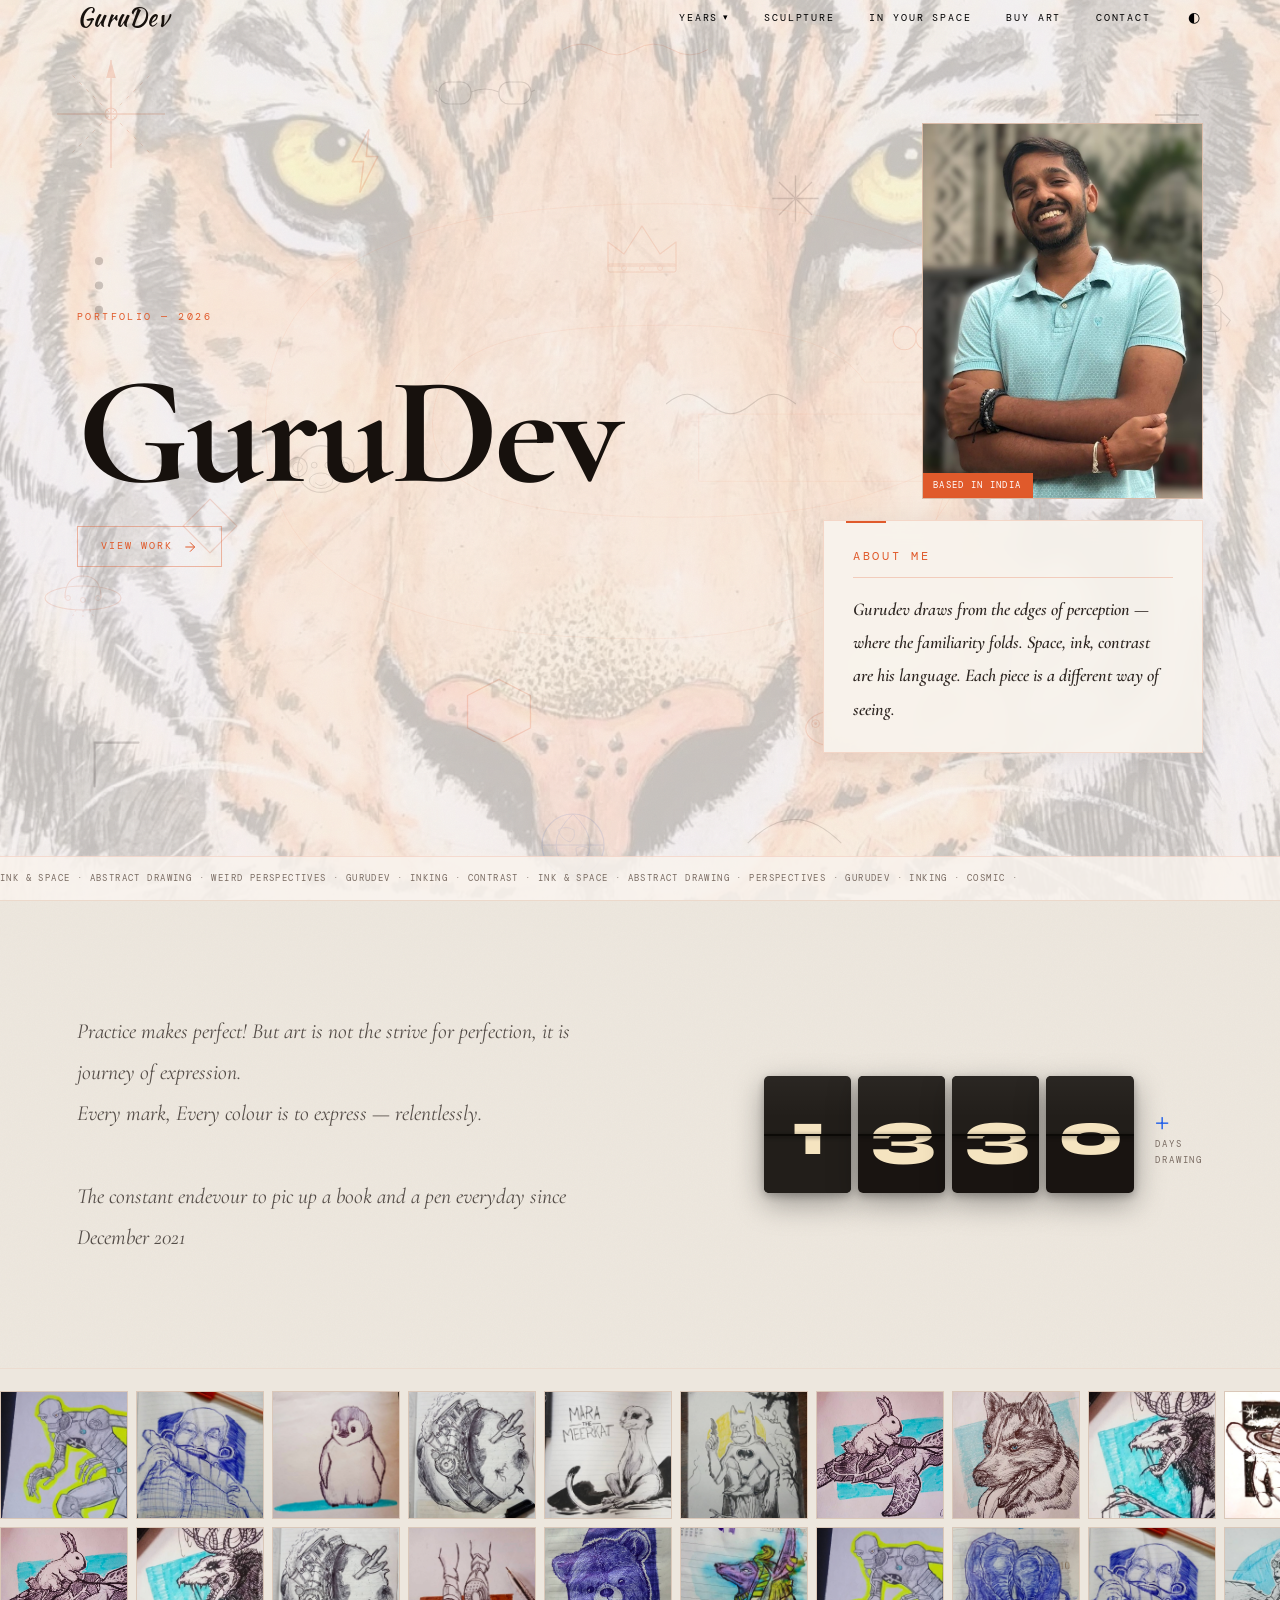
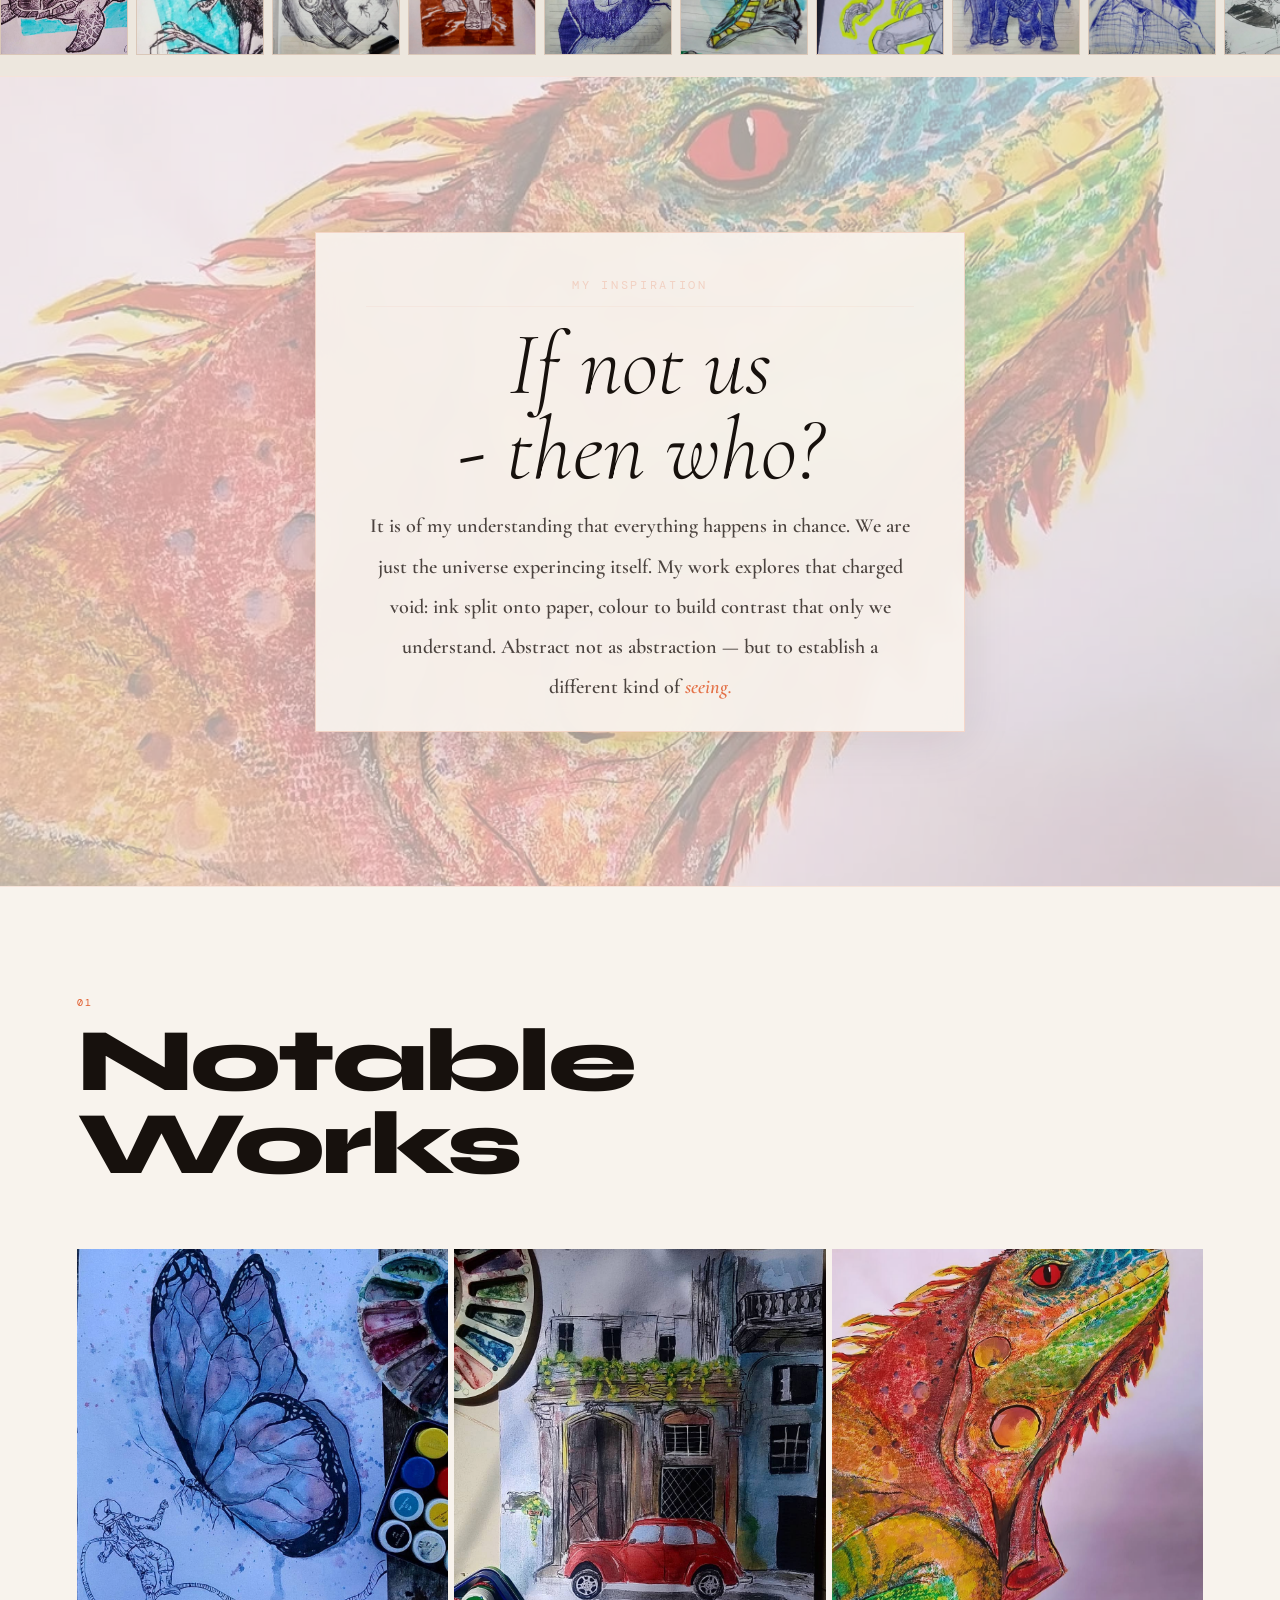
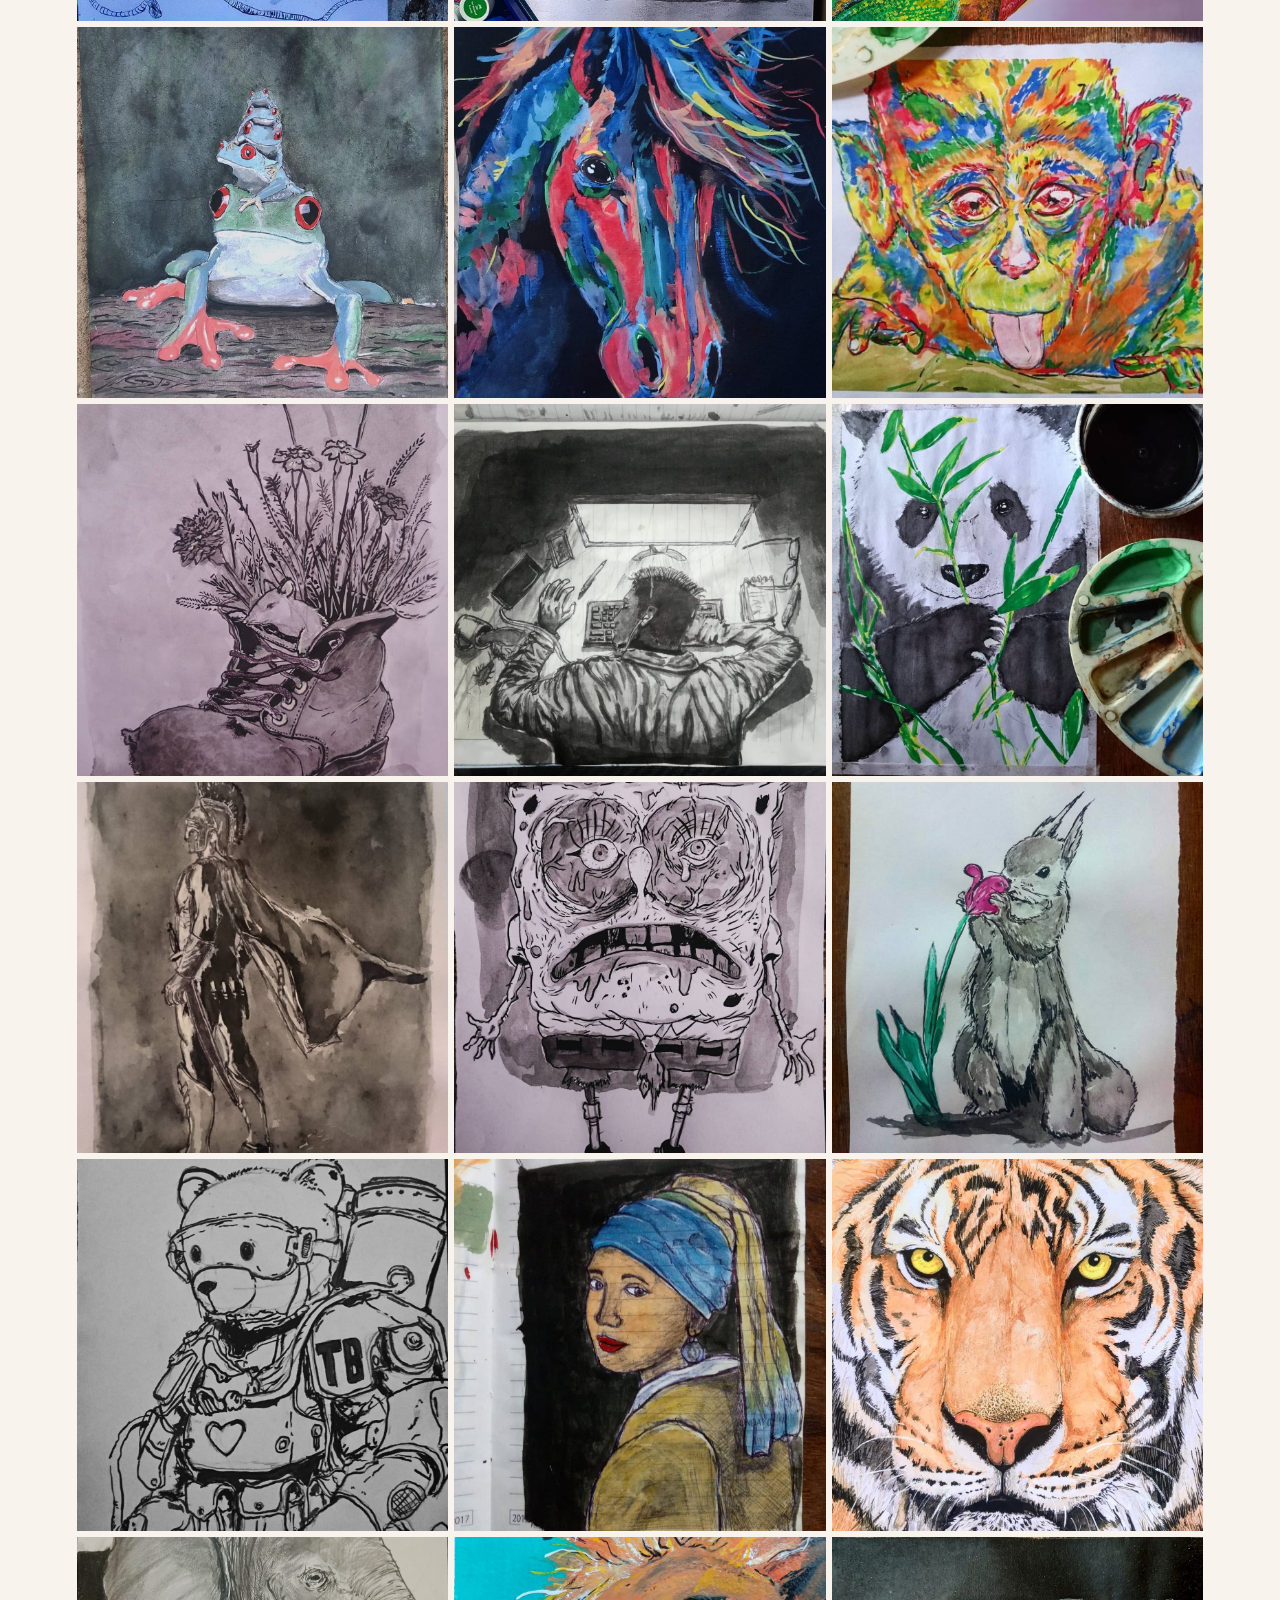
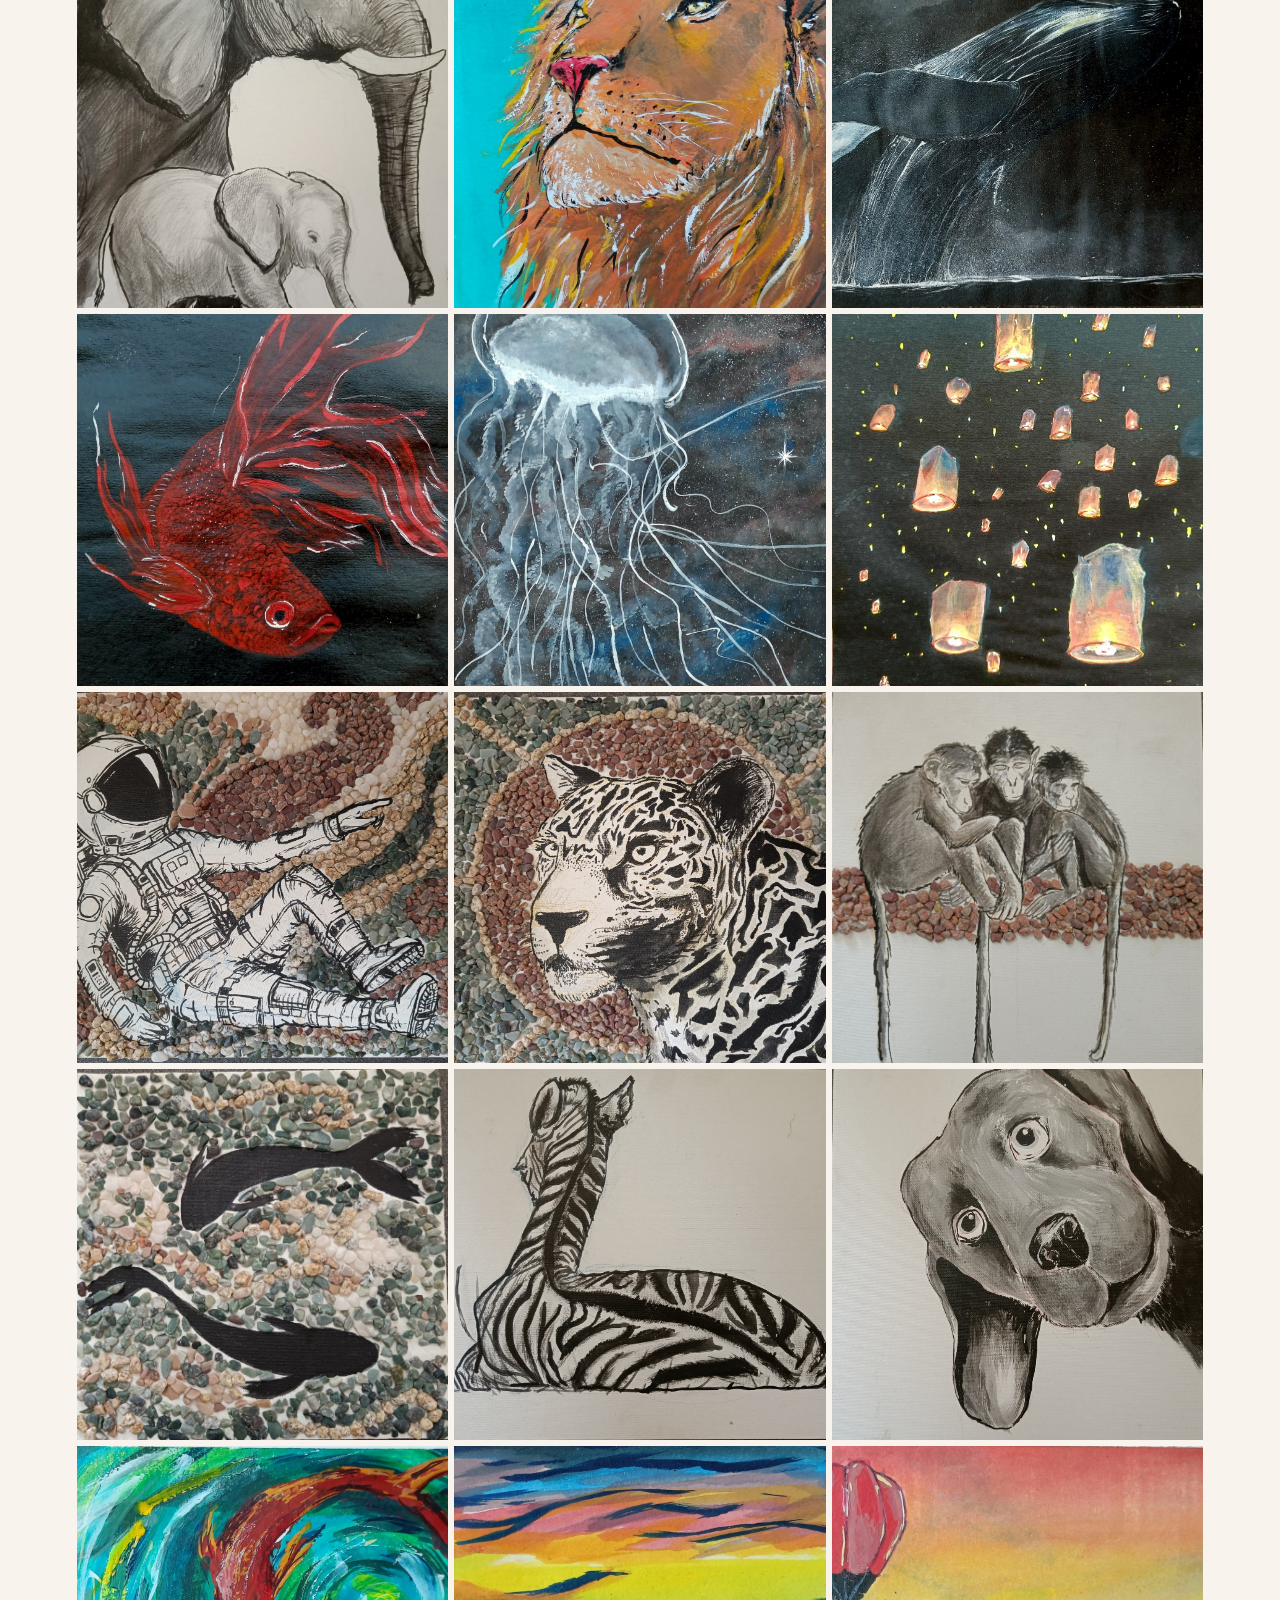
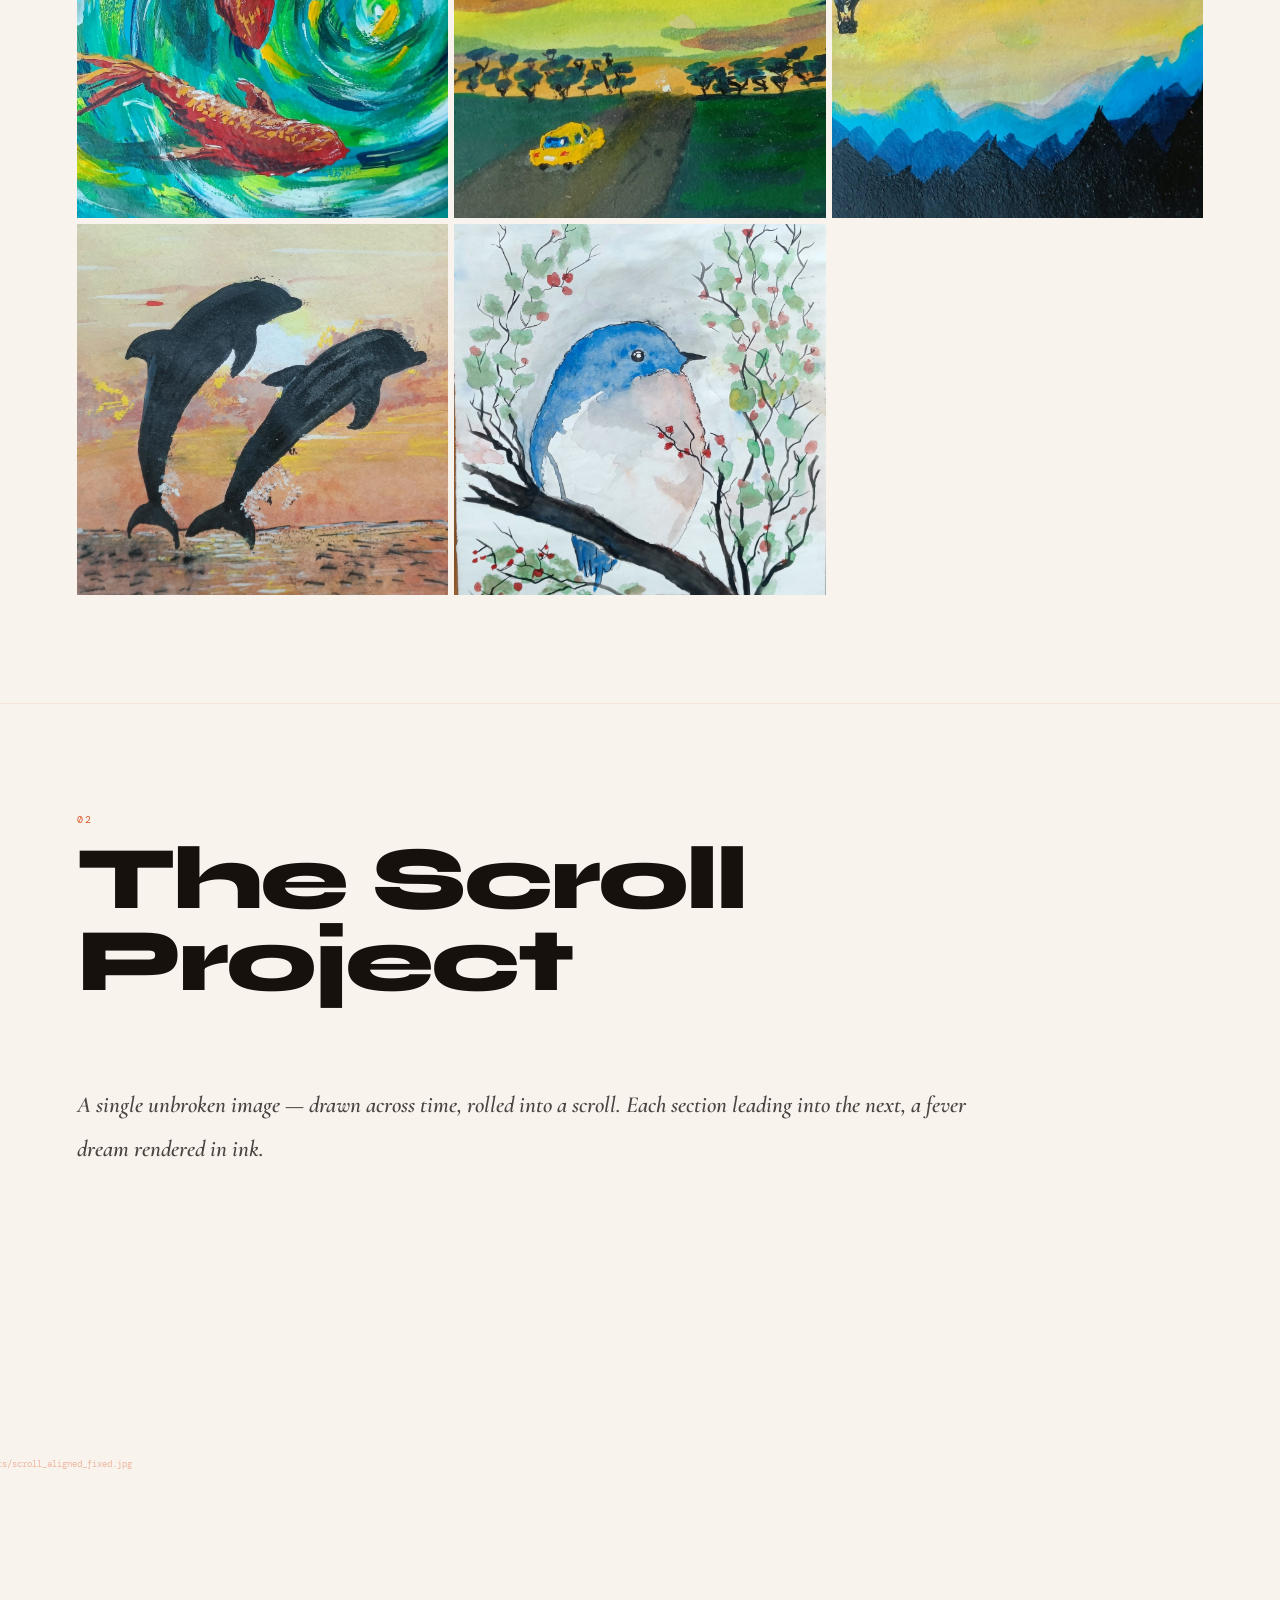
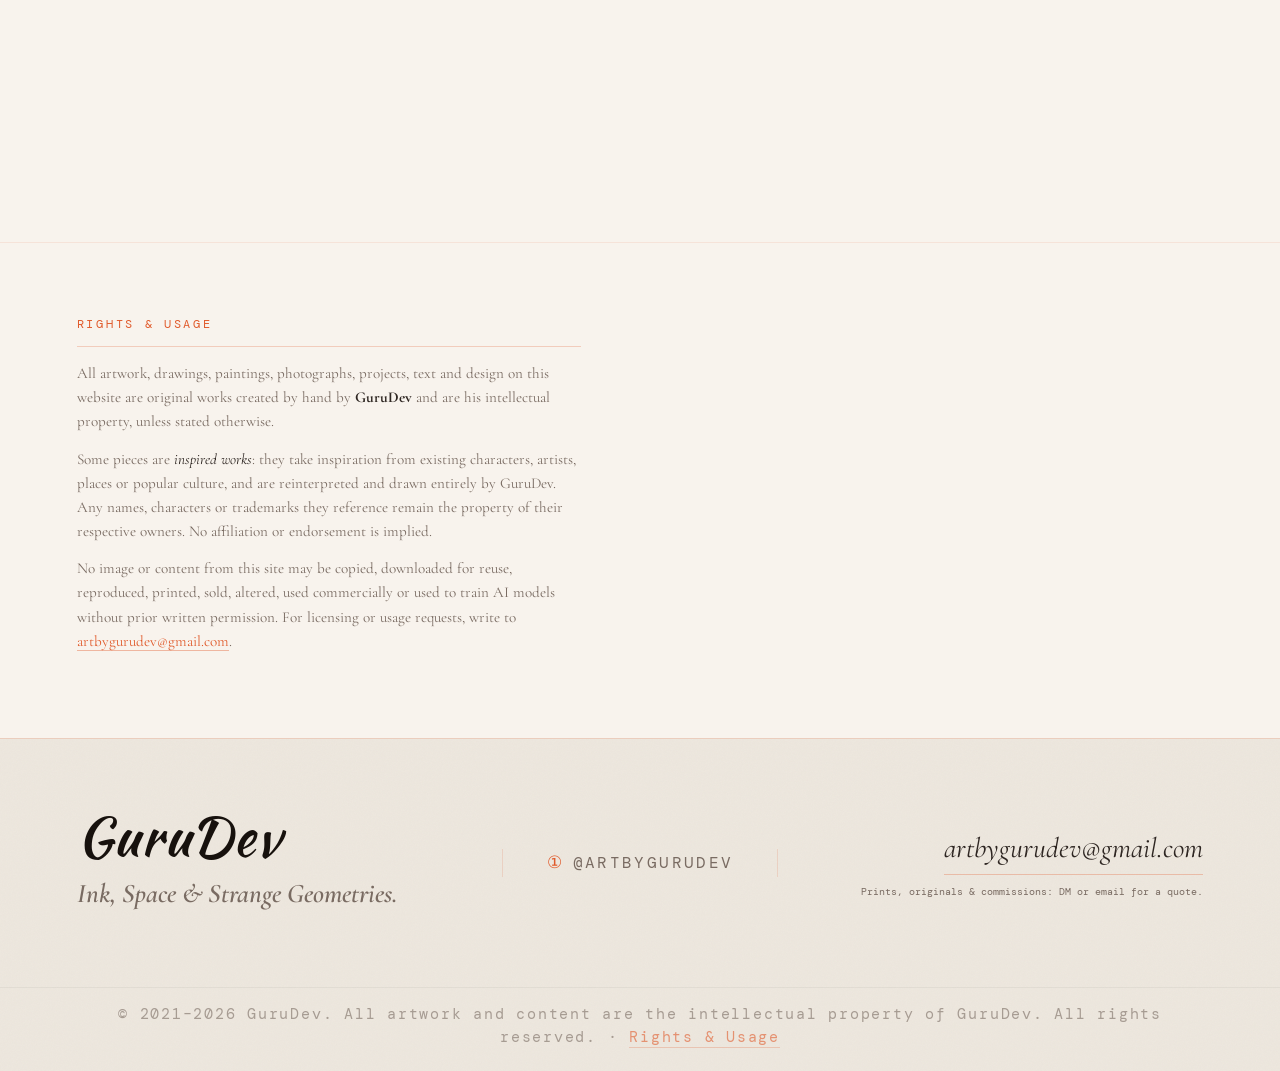
==== commit 06c37de0: "Sculpture: Chadurangada Kamba turntable - Rename piece to Chadurangada Kamba, add apple-wood descrip" ====
--- a/index.html
+++ b/index.html
@@ -4,7 +4,7 @@
   <meta charset="UTF-8" />
   <meta name="viewport" content="width=device-width, initial-scale=1.0" />
   <title>Art by GuruDev</title>
-  <link rel="stylesheet" href="css/style.css?v=202611241940" />
+  <link rel="stylesheet" href="css/style.css?v=202611242045" />
   <link rel="preconnect" href="https://fonts.googleapis.com" />
   <link rel="preconnect" href="https://fonts.gstatic.com" crossorigin />
   <link href="https://fonts.googleapis.com/css2?family=Cormorant+Garamond:ital,wght@0,300;0,400;0,600;0,700;1,300;1,400;1,600&family=Syne:wght@400;700;800&family=DM+Mono:ital,wght@0,300;0,400;1,300&family=Kaushan+Script&display=swap" rel="stylesheet" />
@@ -827,6 +827,6 @@
     <div class="footer-noise"></div>
   </footer>
 
-  <script src="js/main.js?v=202611241940"></script>
+  <script src="js/main.js?v=202611242045"></script>
 </body>
 </html>
--- a/css/style.css
+++ b/css/style.css
@@ -1950,3 +1950,14 @@
 .sc-meta h3 { font-family: var(--sans); font-weight: 800; font-size: 1.5rem; color: var(--cream); margin: 0.3rem 0 0.4rem; }
 .sc-detail { font-family: var(--mono); font-size: 0.72rem; letter-spacing: 0.08em; color: var(--fog); }
 .sc-meta { position: relative; }
+.sc-spin { position: relative; cursor: grab; touch-action: pan-y; user-select: none; -webkit-user-select: none; }
+.sc-spin:active { cursor: grabbing; }
+.sc-spin img { pointer-events: none; -webkit-user-drag: none; }
+.sc-hint {
+  position: absolute; right: 0.8rem; top: 0.8rem;
+  font-family: var(--mono); font-size: 0.6rem; letter-spacing: 0.18em; text-transform: uppercase;
+  color: #fff; background: rgba(23,17,13,0.45); padding: 0.35rem 0.7rem; border-radius: 99px;
+  transition: opacity 0.4s; pointer-events: none;
+}
+.sc-spin.touched .sc-hint { opacity: 0; }
+.sc-desc { font-size: 1.05rem; line-height: 1.5; margin-top: 0.8rem; color: var(--bone); }
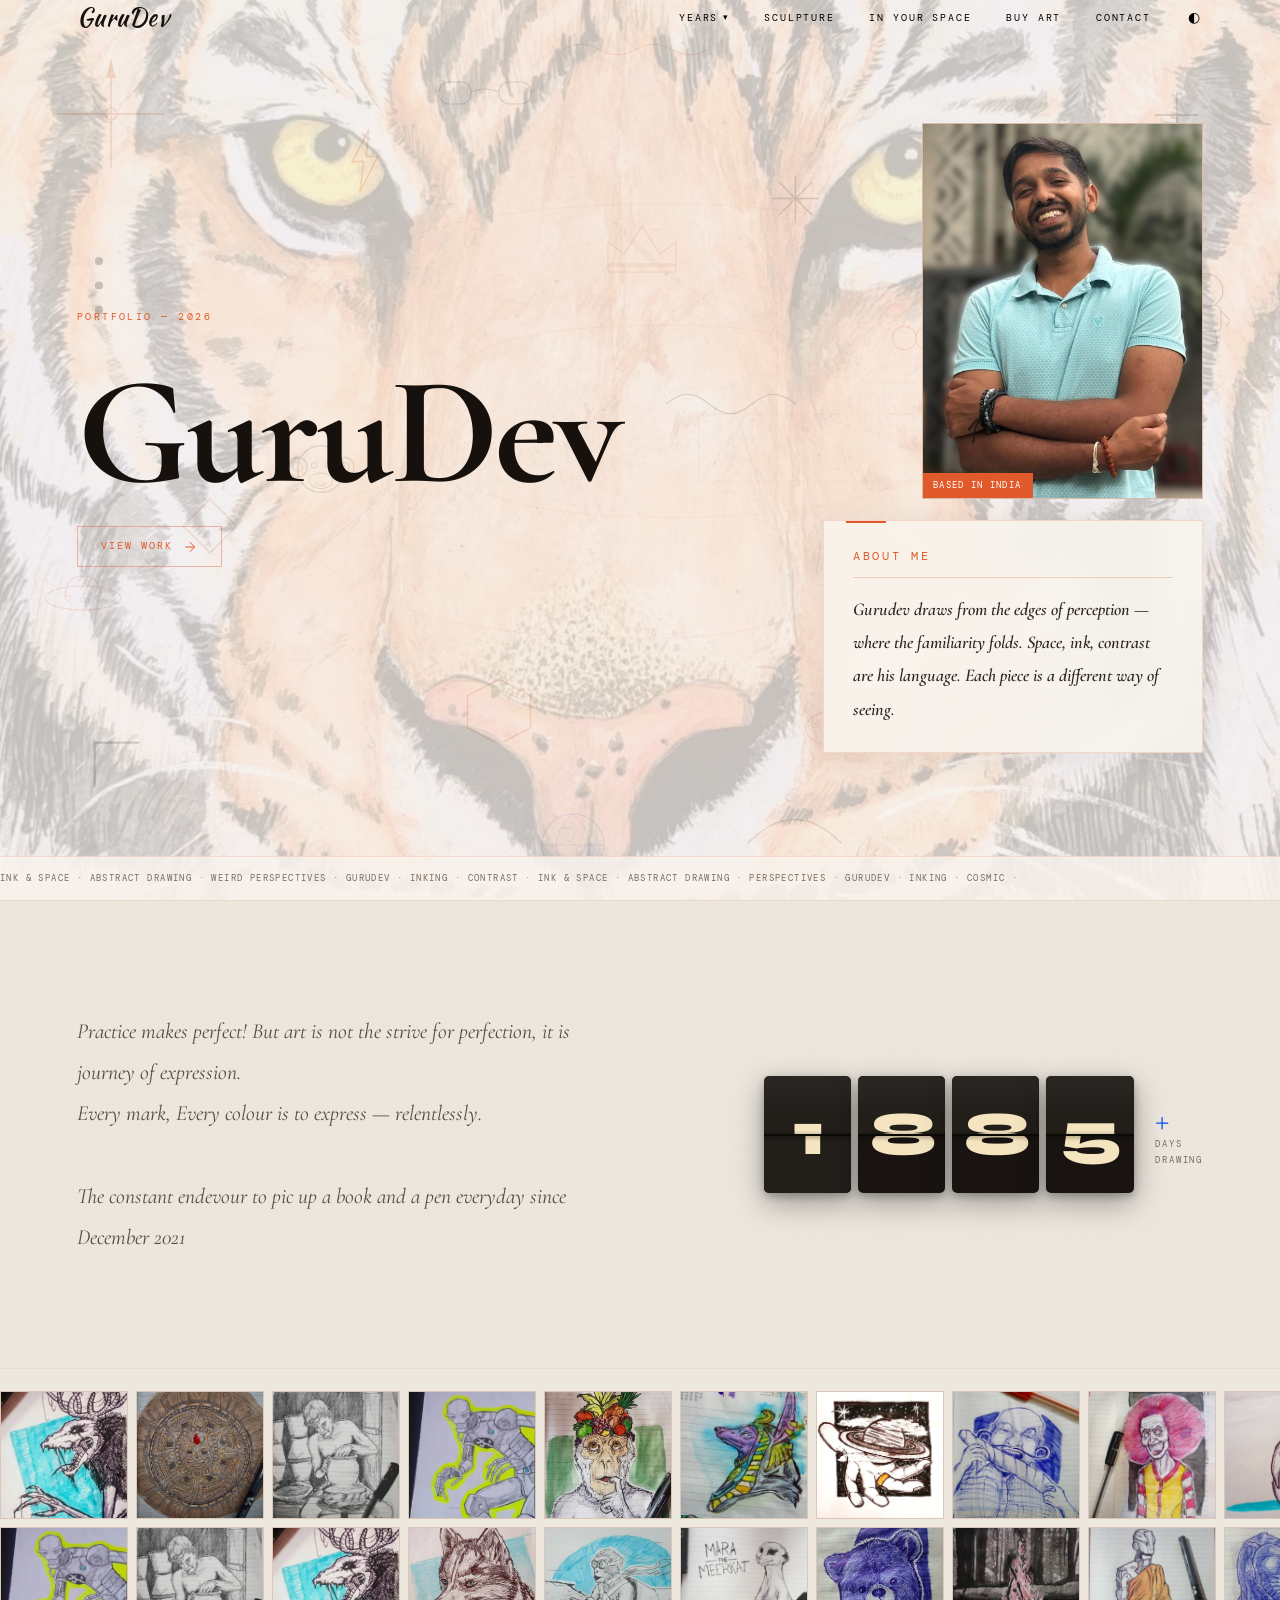
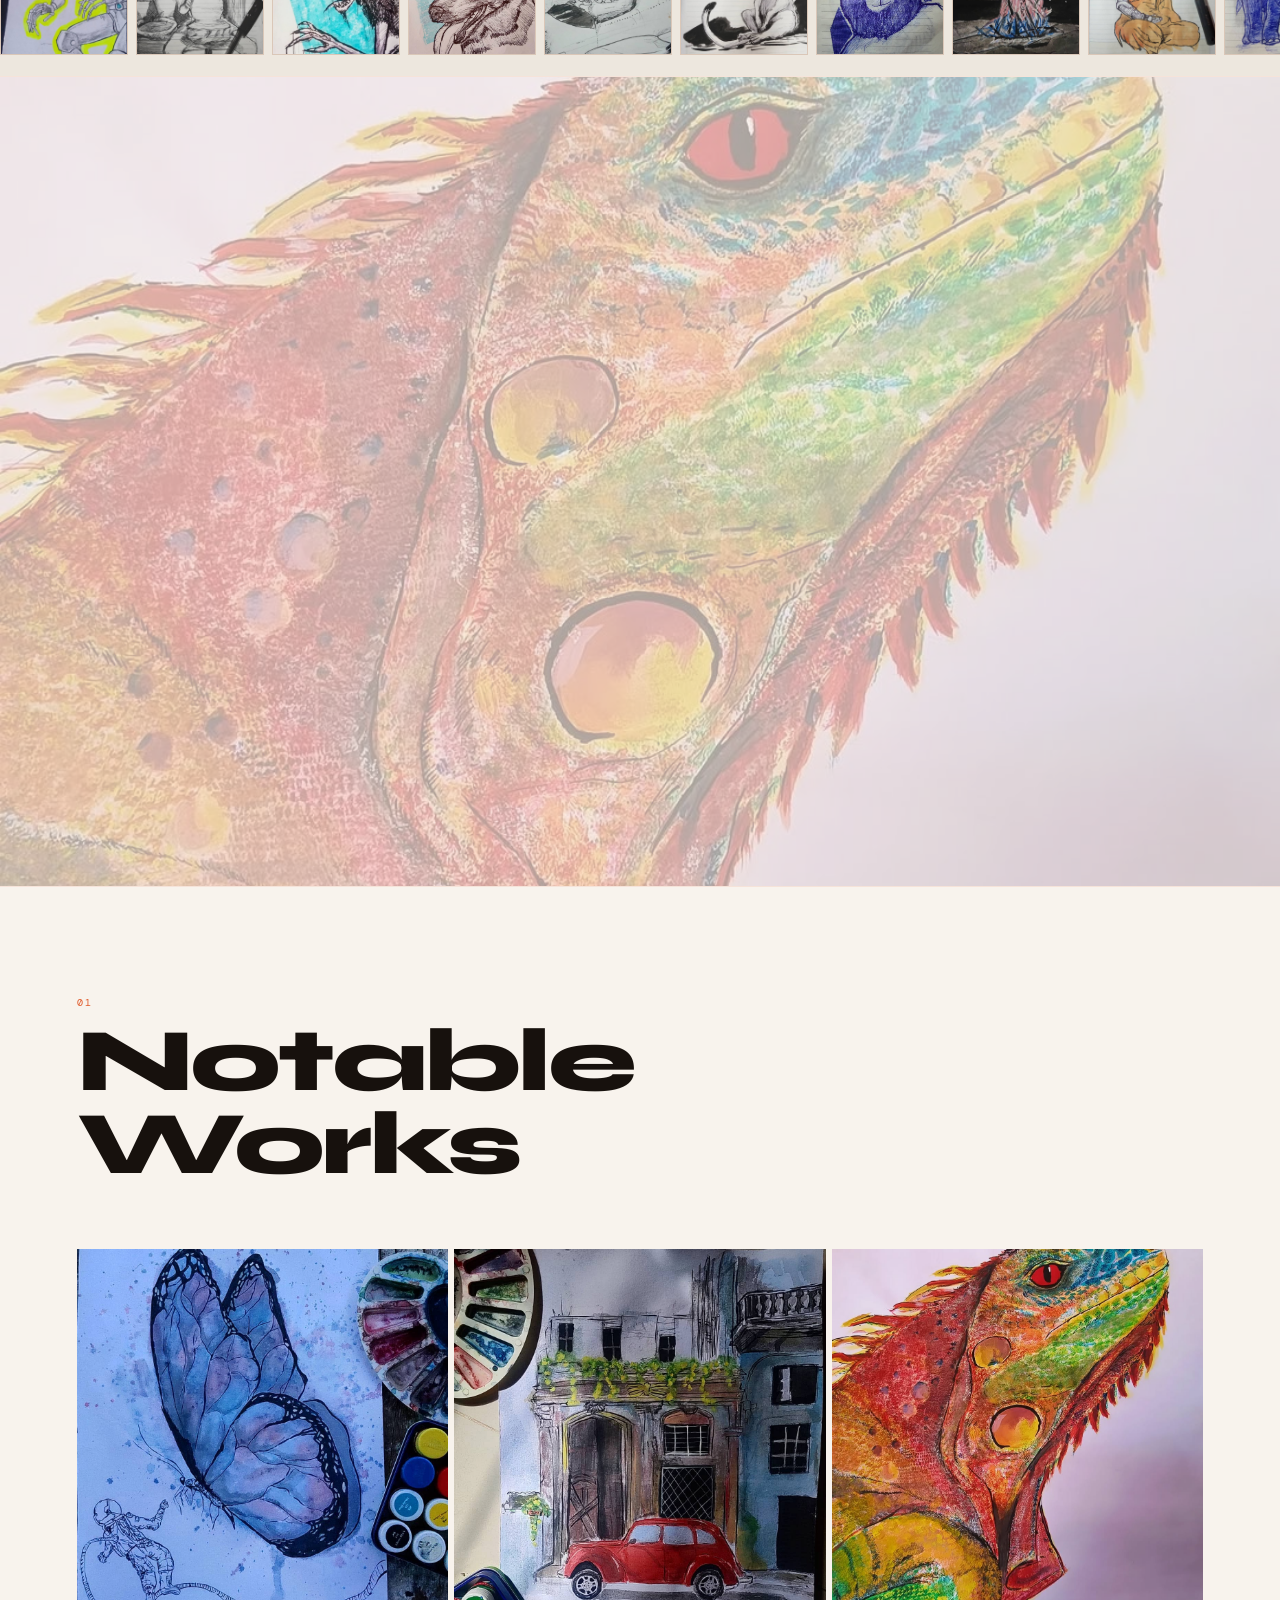
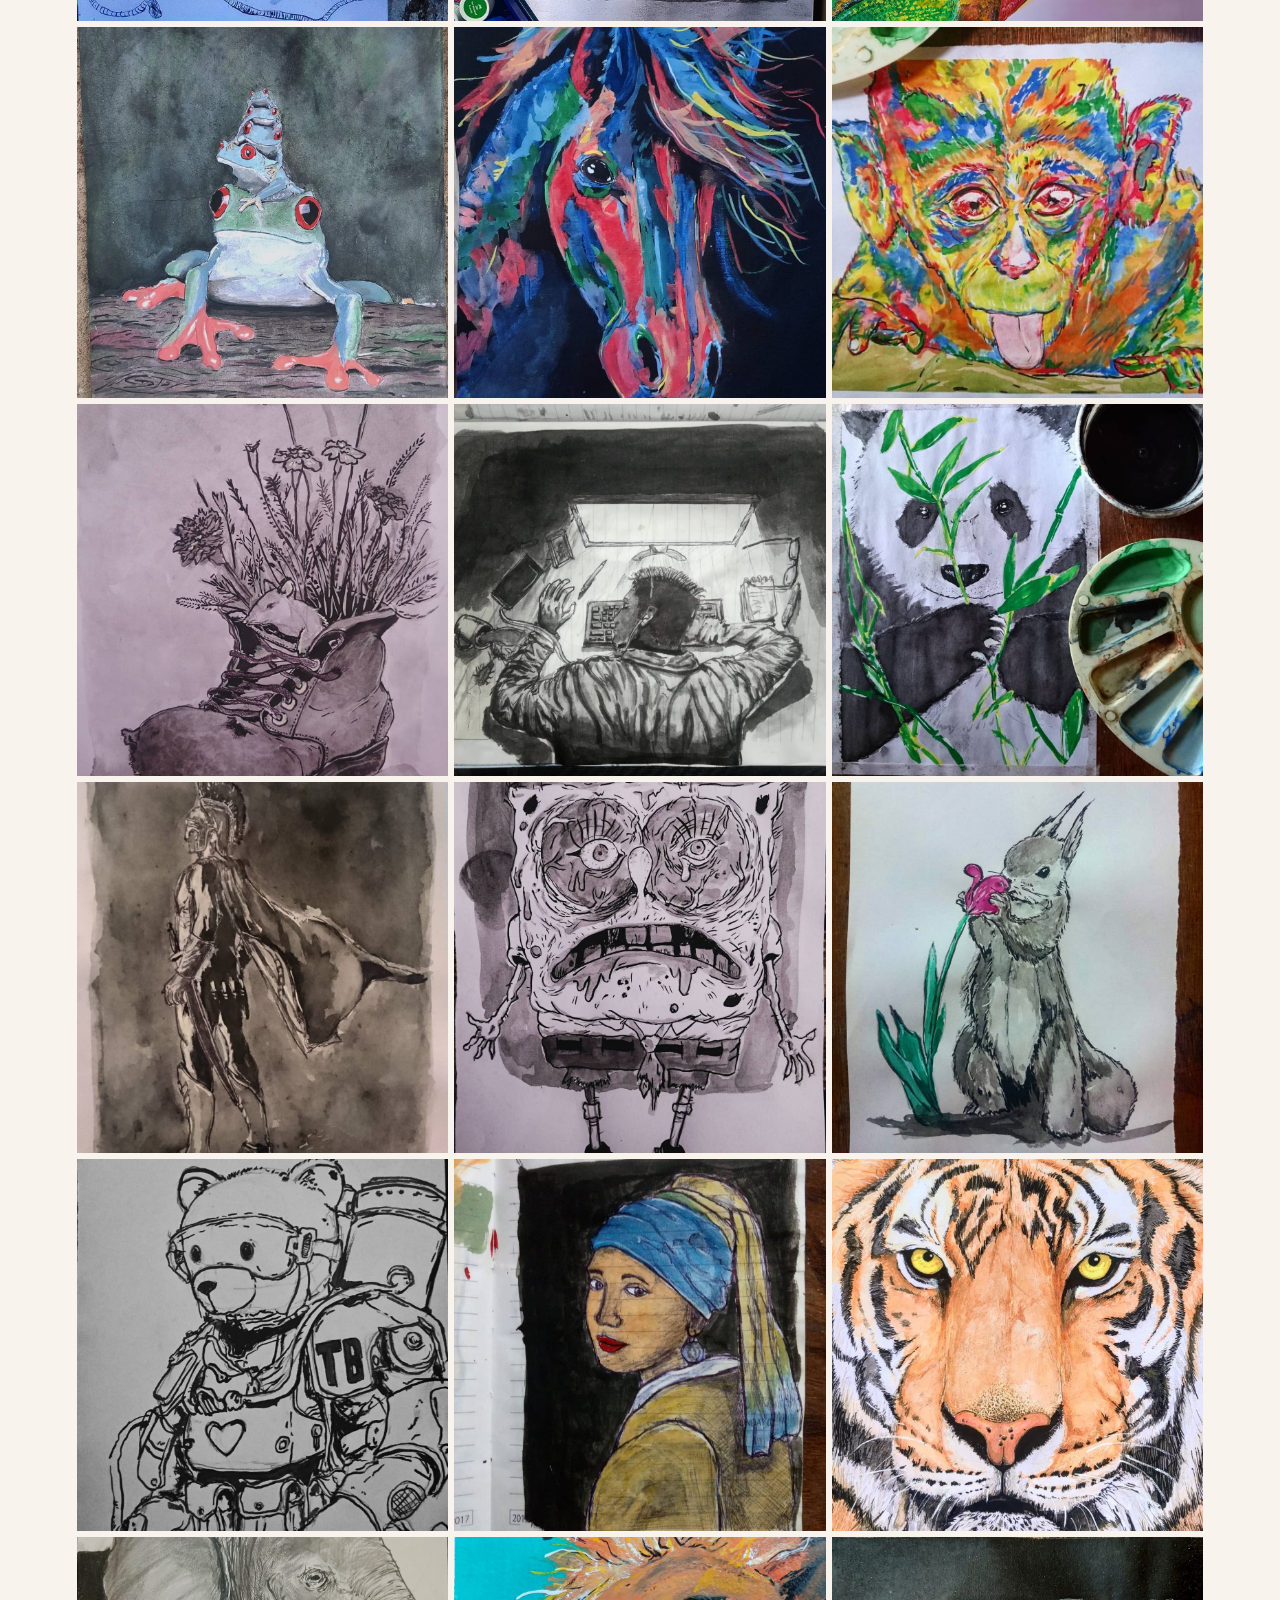
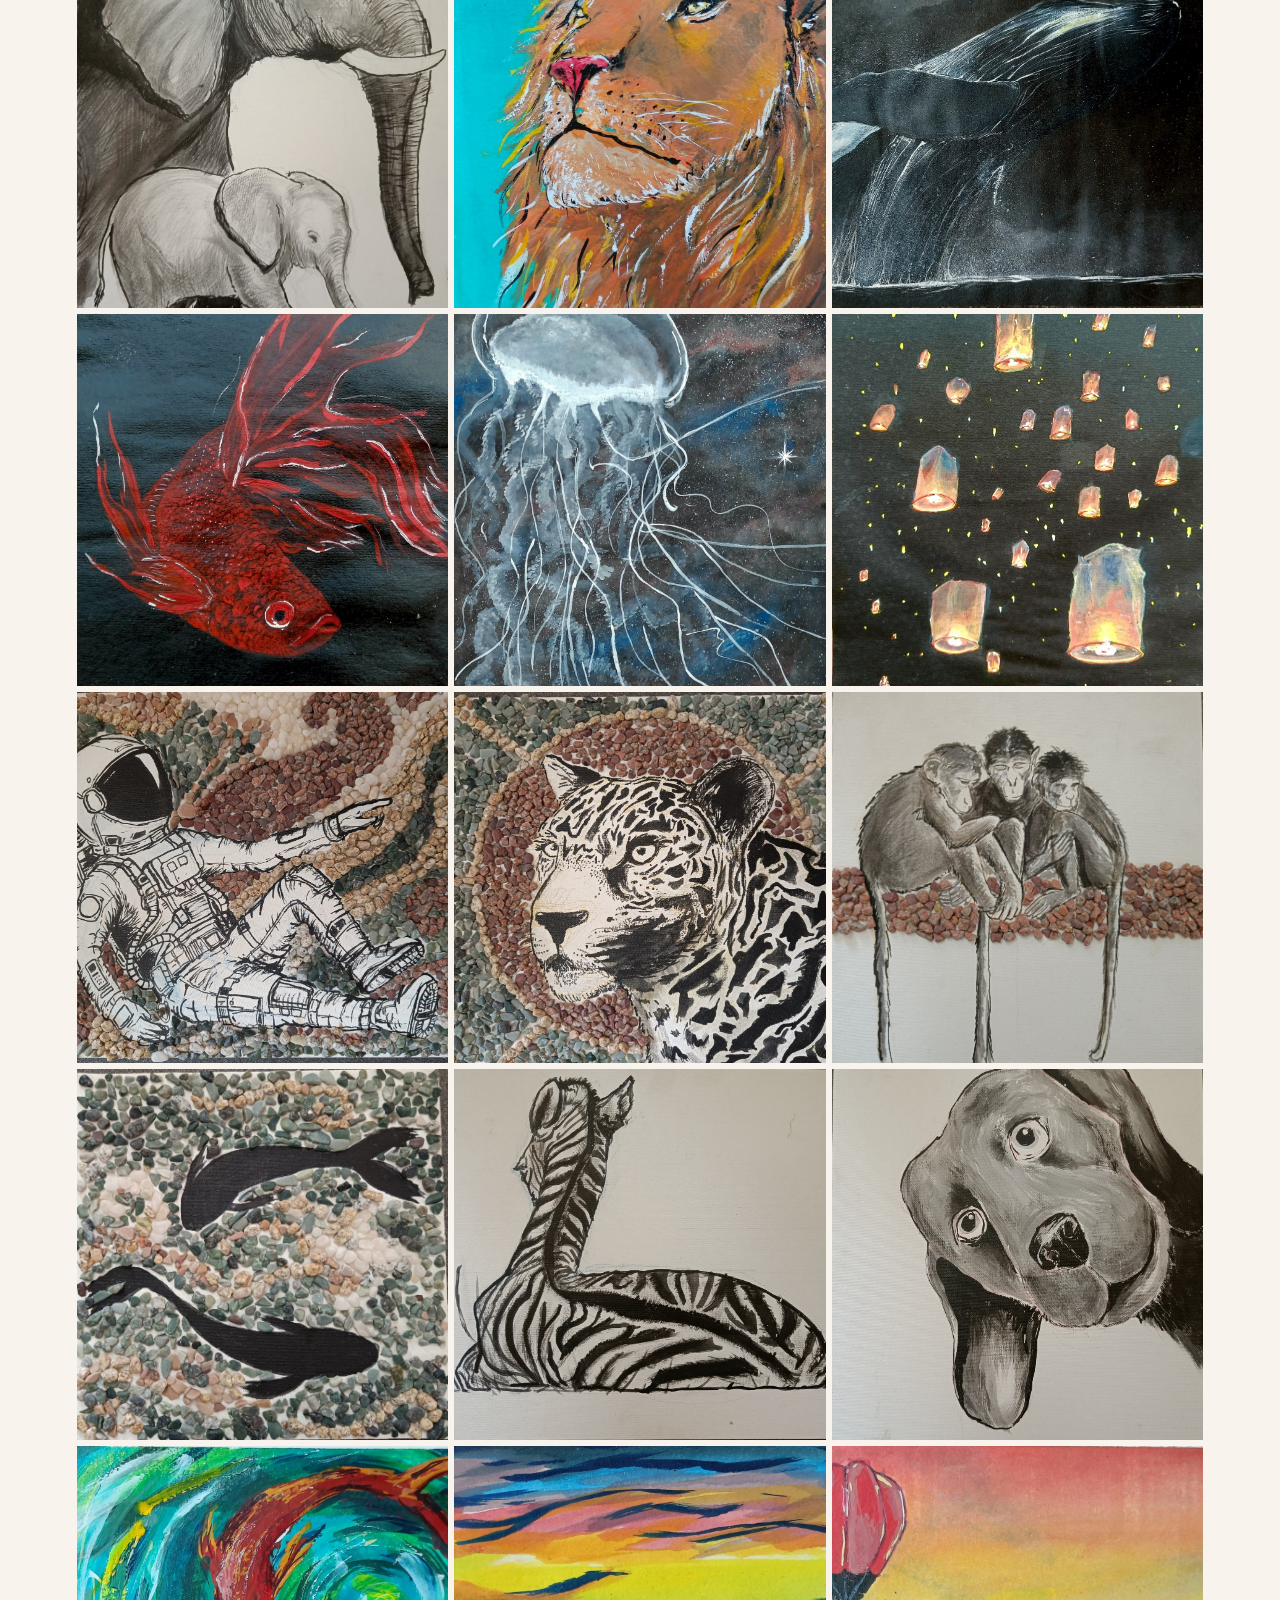
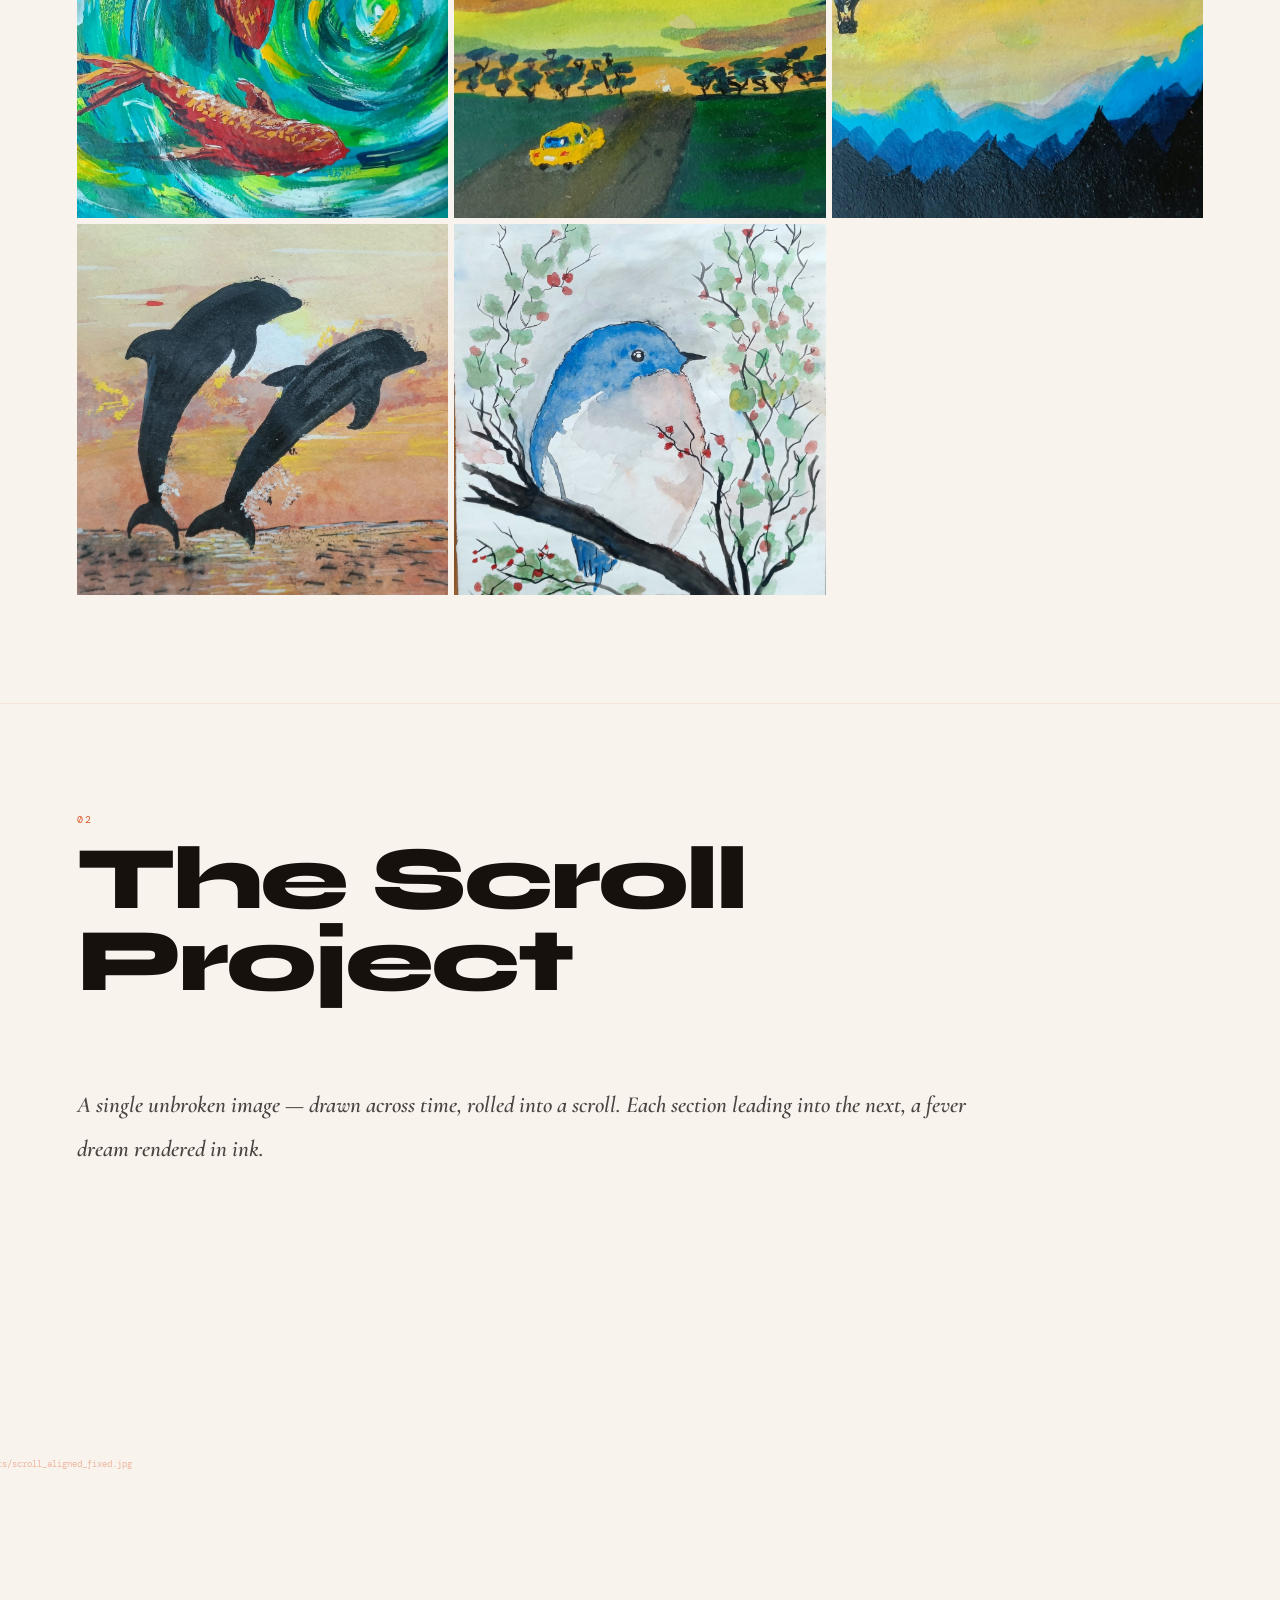
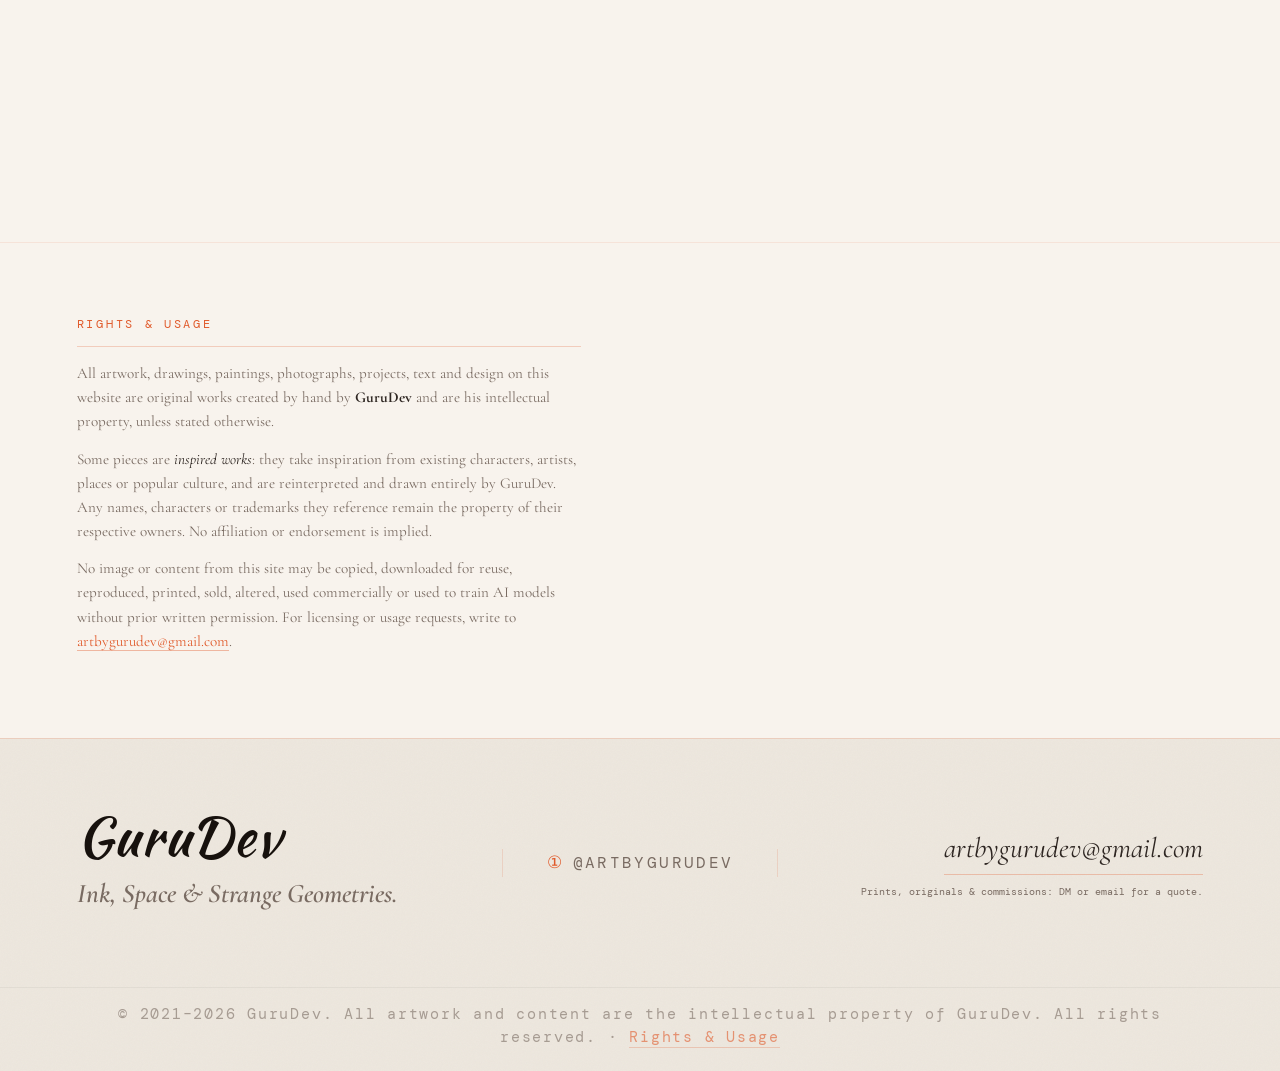
==== commit 64e880af: "Sculpture: CAN art series card - New CAN art card with three slots: Two Cubes (19 aligned turntable " ====
--- a/index.html
+++ b/index.html
@@ -4,7 +4,7 @@
   <meta charset="UTF-8" />
   <meta name="viewport" content="width=device-width, initial-scale=1.0" />
   <title>Art by GuruDev</title>
-  <link rel="stylesheet" href="css/style.css?v=202611242045" />
+  <link rel="stylesheet" href="css/style.css?v=202611251110" />
   <link rel="preconnect" href="https://fonts.googleapis.com" />
   <link rel="preconnect" href="https://fonts.gstatic.com" crossorigin />
   <link href="https://fonts.googleapis.com/css2?family=Cormorant+Garamond:ital,wght@0,300;0,400;0,600;0,700;1,300;1,400;1,600&family=Syne:wght@400;700;800&family=DM+Mono:ital,wght@0,300;0,400;1,300&family=Kaushan+Script&display=swap" rel="stylesheet" />
@@ -827,6 +827,6 @@
     <div class="footer-noise"></div>
   </footer>
 
-  <script src="js/main.js?v=202611242045"></script>
+  <script src="js/main.js?v=202611251110"></script>
 </body>
 </html>
--- a/css/style.css
+++ b/css/style.css
@@ -1961,3 +1961,26 @@
 }
 .sc-spin.touched .sc-hint { opacity: 0; }
 .sc-desc { font-size: 1.05rem; line-height: 1.5; margin-top: 0.8rem; color: var(--bone); }
+
+/* CAN art series card: spans the grid, three pieces side by side */
+.sc-series { grid-column: 1 / -1; }
+.sc-series-row {
+  display: grid; grid-template-columns: repeat(3, 1fr); gap: 1rem;
+  padding: 0 1.4rem;
+}
+.sc-slot { margin: 0; }
+.sc-slot .sc-stage { background: #e9e7e2; }
+.sc-slot figcaption {
+  font-family: var(--mono); font-size: 0.72rem; letter-spacing: 0.12em; text-transform: uppercase;
+  color: var(--fog); padding: 0.7rem 0 0;
+}
+.sc-slot figcaption span { color: var(--signal); margin-right: 0.4rem; }
+.sc-credit { font-size: 0.85rem; line-height: 1.5; color: var(--fog); padding: 1.2rem 1.4rem 1.5rem; }
+.sc-credit a { color: var(--signal); }
+@media (max-width: 760px) {
+  .sc-series-row {
+    grid-template-columns: none; grid-auto-flow: column; grid-auto-columns: 78%;
+    overflow-x: auto; scroll-snap-type: x mandatory; padding-bottom: 0.5rem;
+  }
+  .sc-slot { scroll-snap-align: center; }
+}
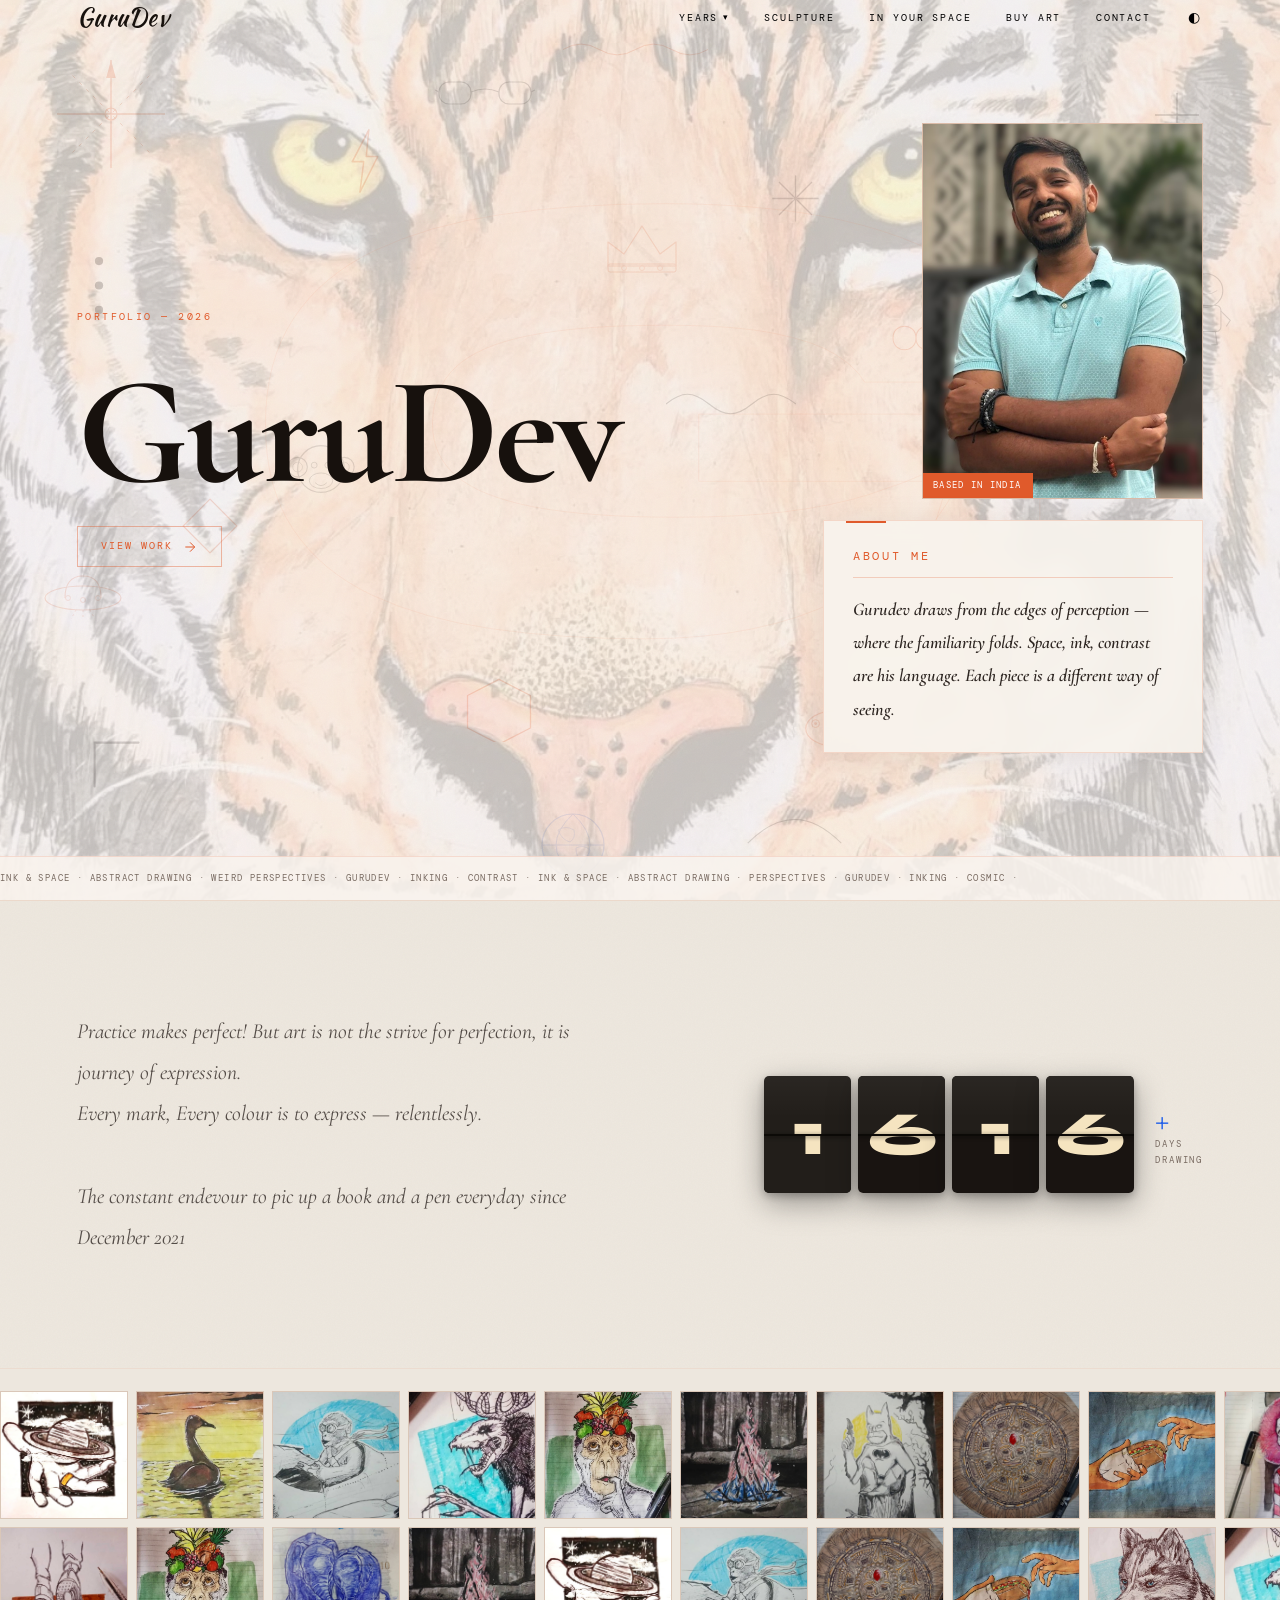
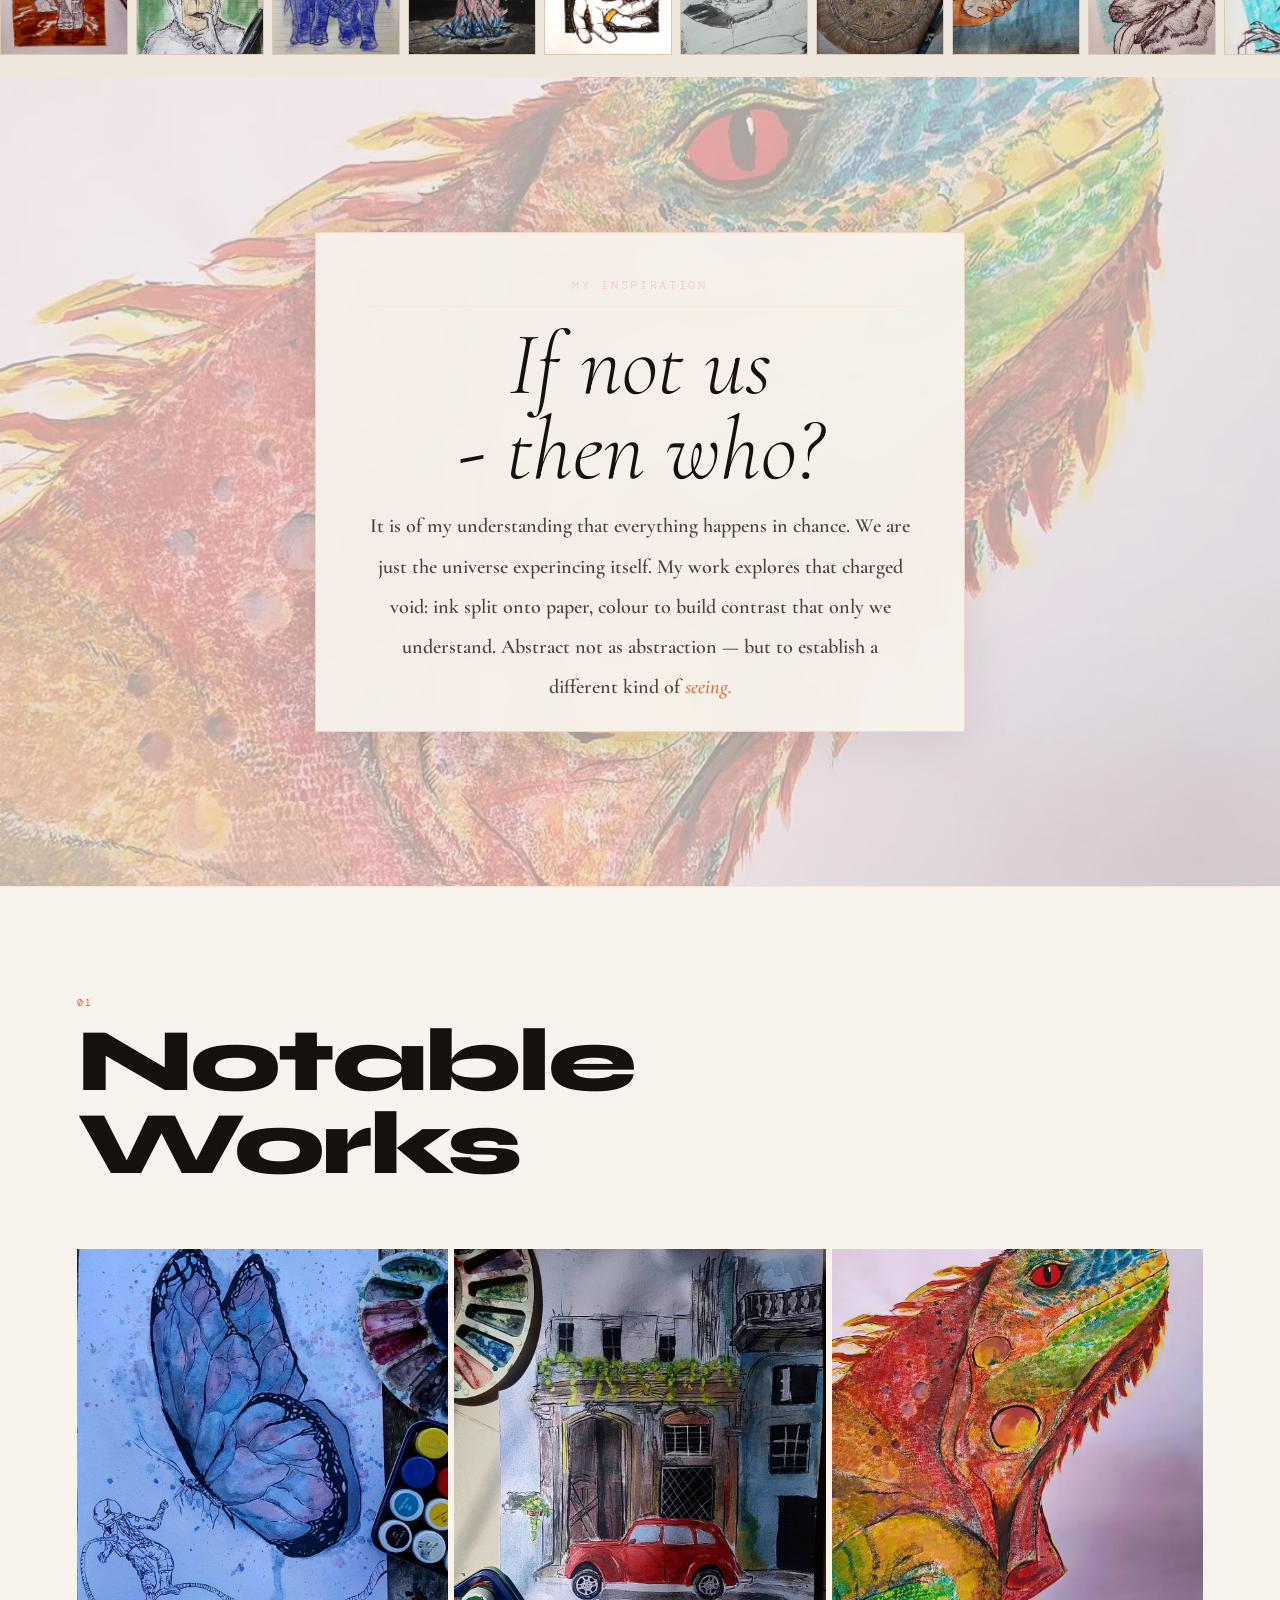
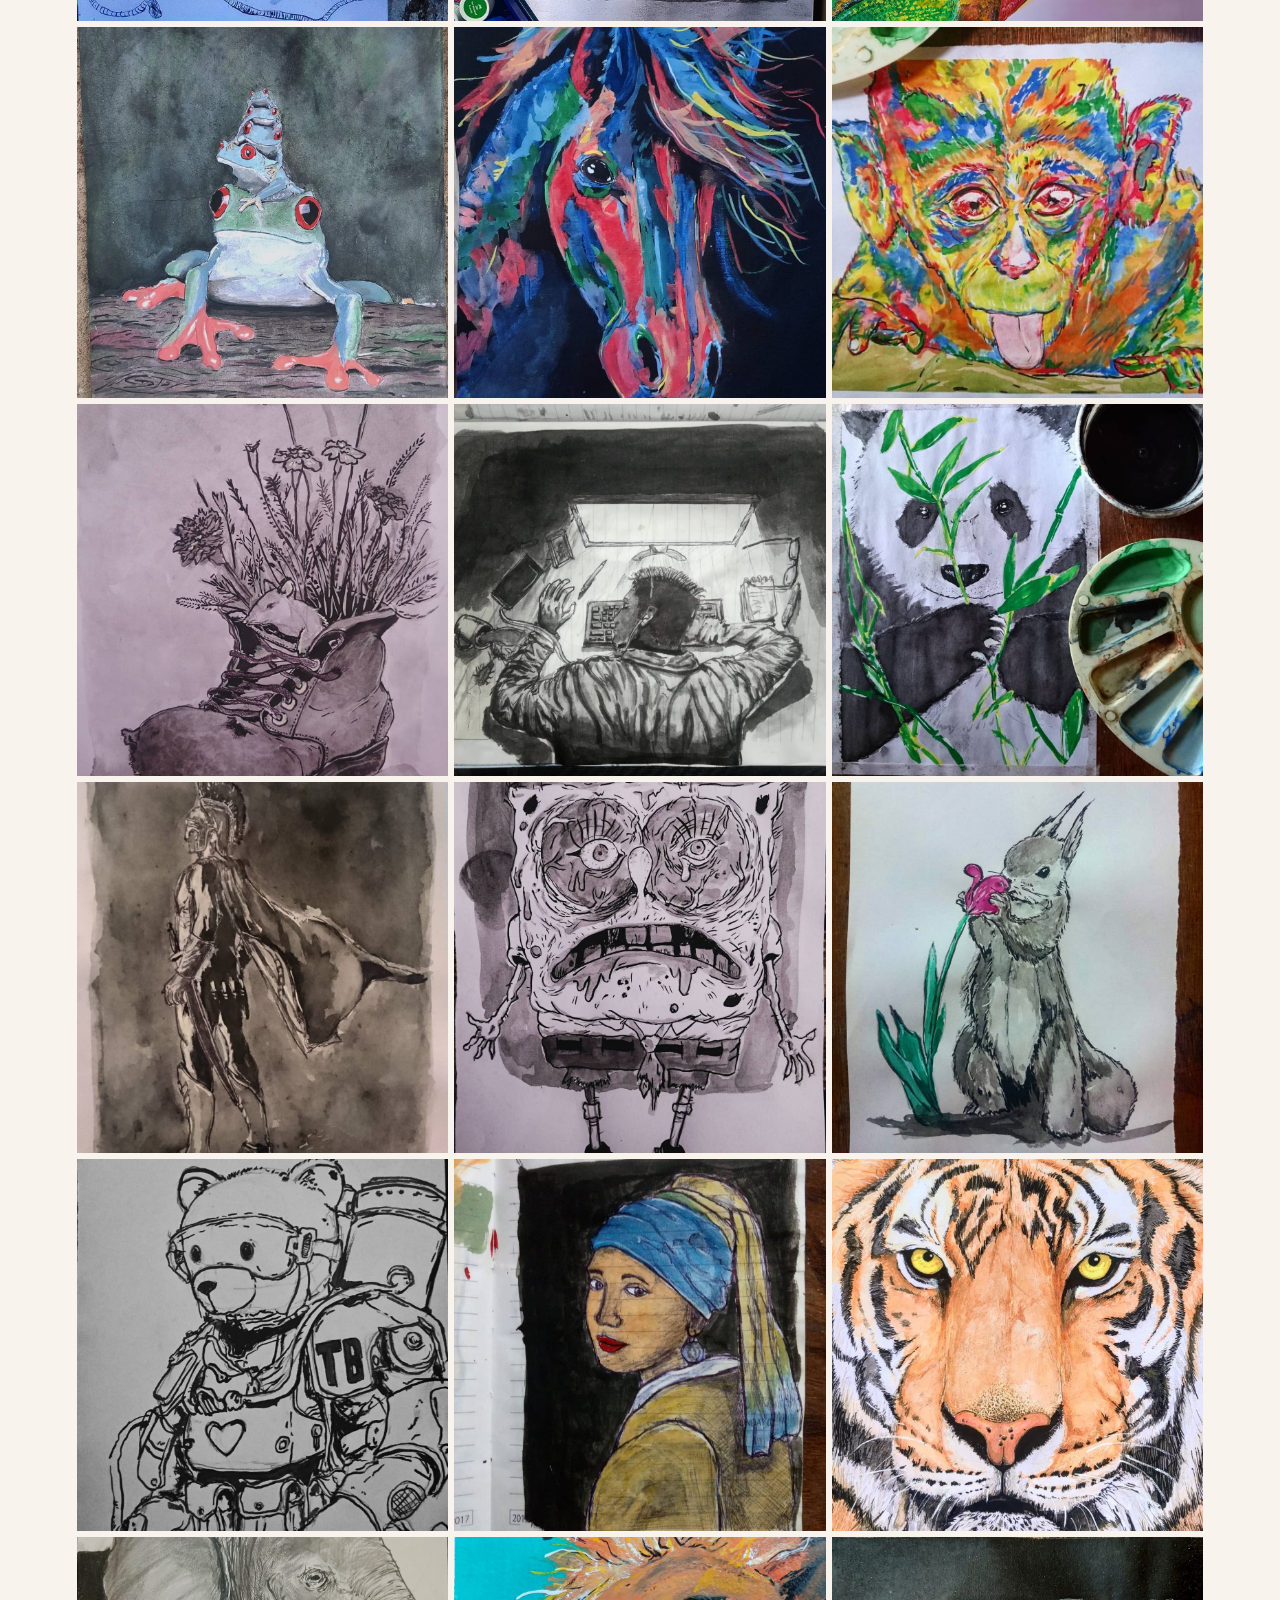
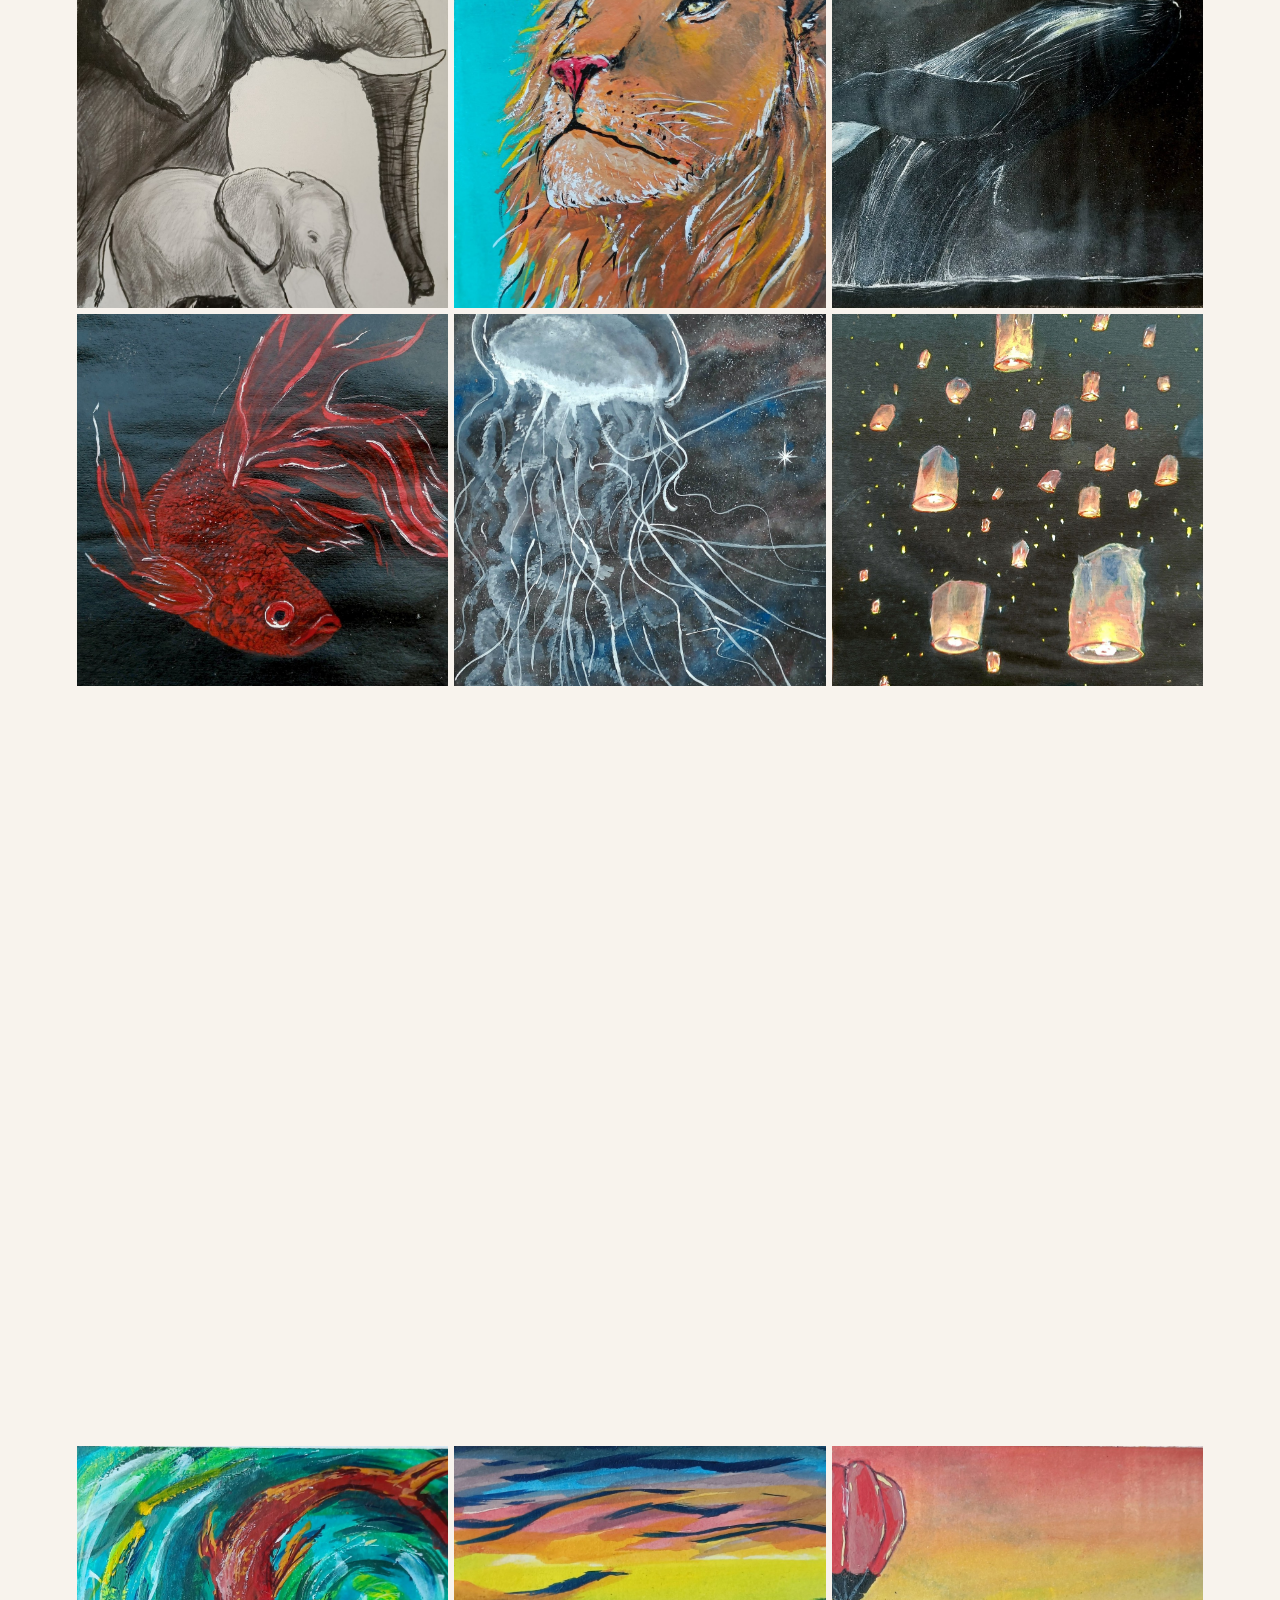
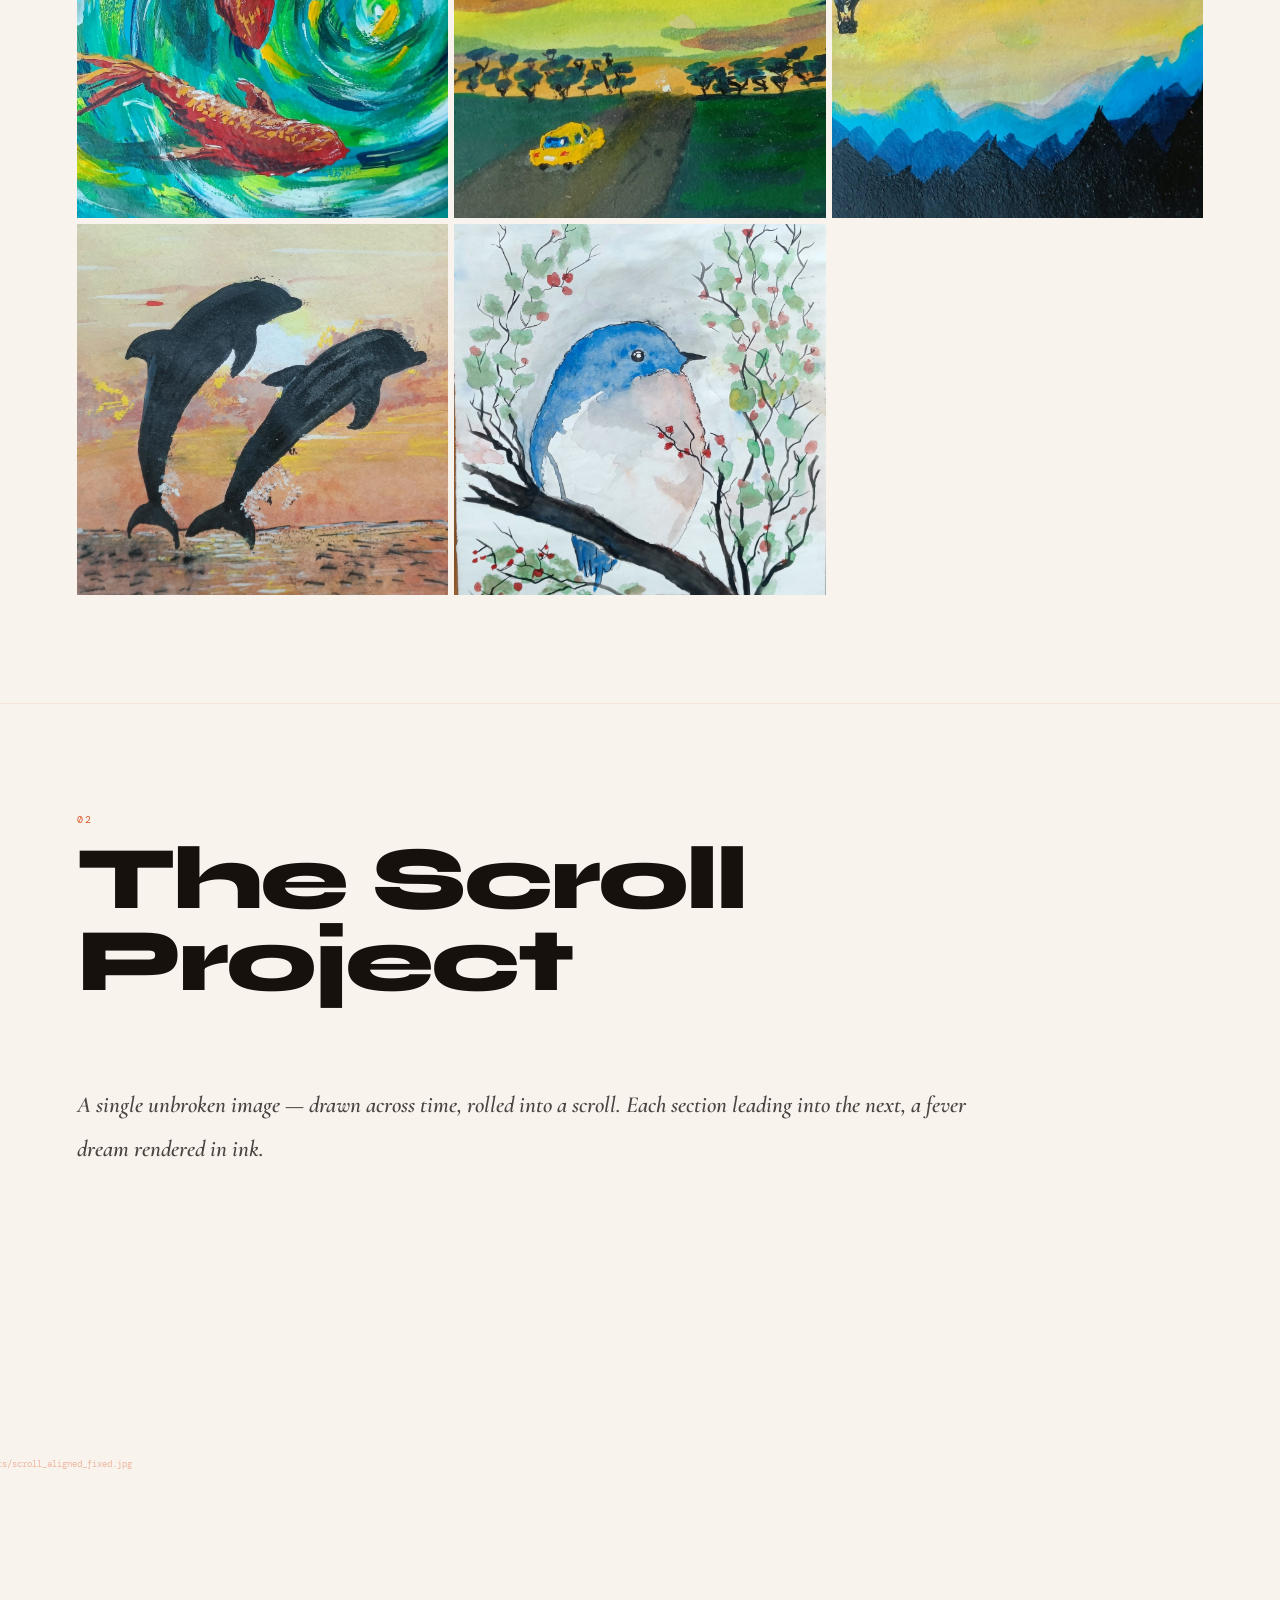
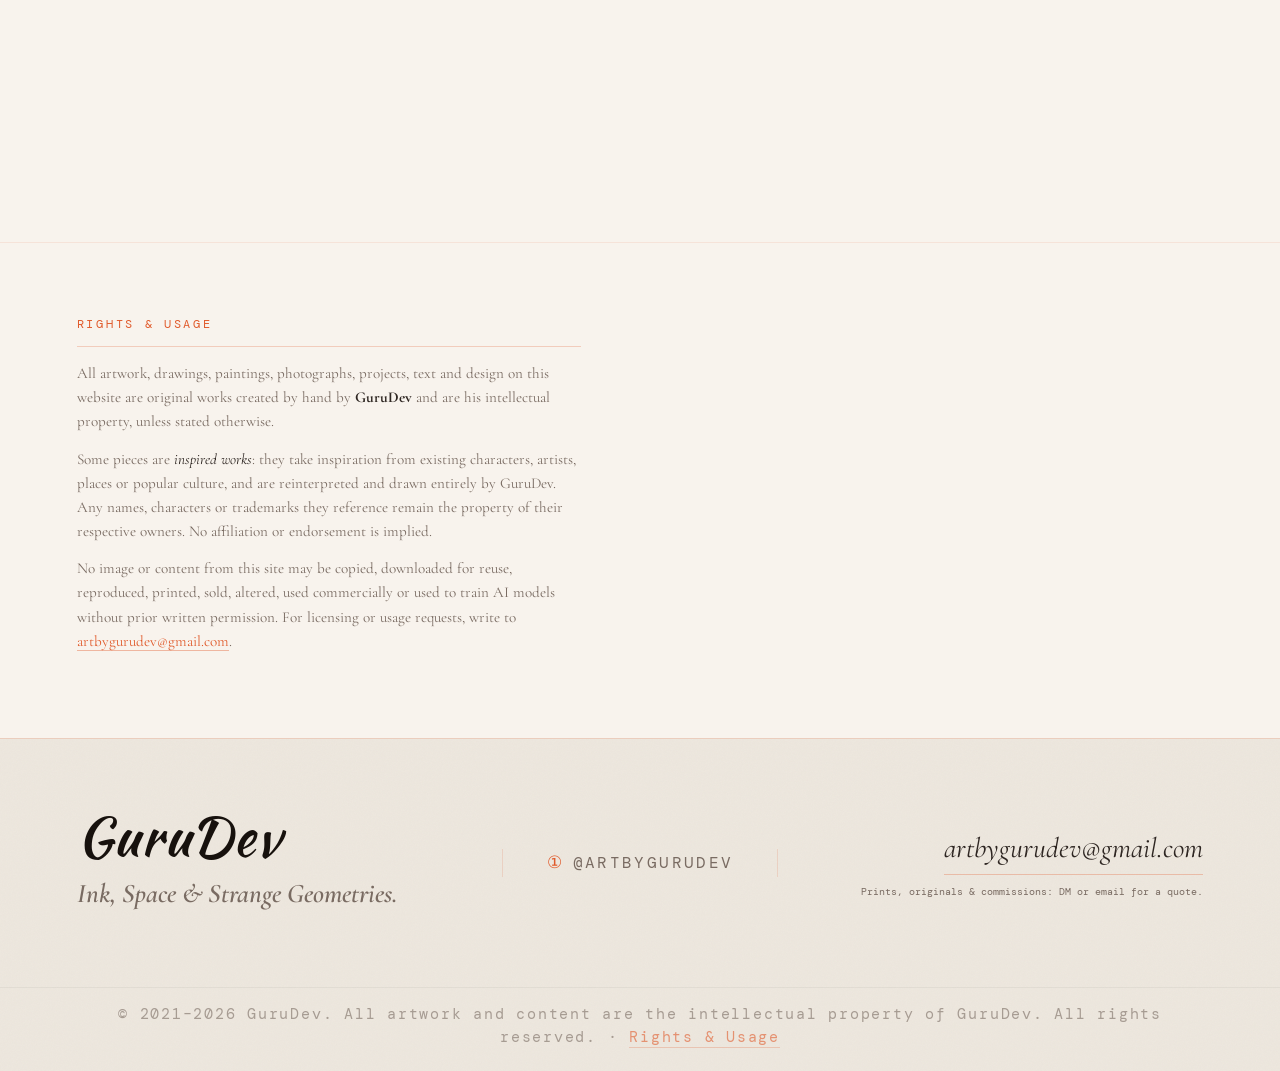
==== commit 57d4068c: "CAN art: add Three Cubes turntable (17 aligned frames) Co-Authored-By: Claude Opus 5.5 <noreply@anth" ====
--- a/index.html
+++ b/index.html
@@ -4,7 +4,7 @@
   <meta charset="UTF-8" />
   <meta name="viewport" content="width=device-width, initial-scale=1.0" />
   <title>Art by GuruDev</title>
-  <link rel="stylesheet" href="css/style.css?v=202611251110" />
+  <link rel="stylesheet" href="css/style.css?v=202611251130" />
   <link rel="preconnect" href="https://fonts.googleapis.com" />
   <link rel="preconnect" href="https://fonts.gstatic.com" crossorigin />
   <link href="https://fonts.googleapis.com/css2?family=Cormorant+Garamond:ital,wght@0,300;0,400;0,600;0,700;1,300;1,400;1,600&family=Syne:wght@400;700;800&family=DM+Mono:ital,wght@0,300;0,400;1,300&family=Kaushan+Script&display=swap" rel="stylesheet" />
@@ -827,6 +827,6 @@
     <div class="footer-noise"></div>
   </footer>
 
-  <script src="js/main.js?v=202611251110"></script>
+  <script src="js/main.js?v=202611251130"></script>
 </body>
 </html>
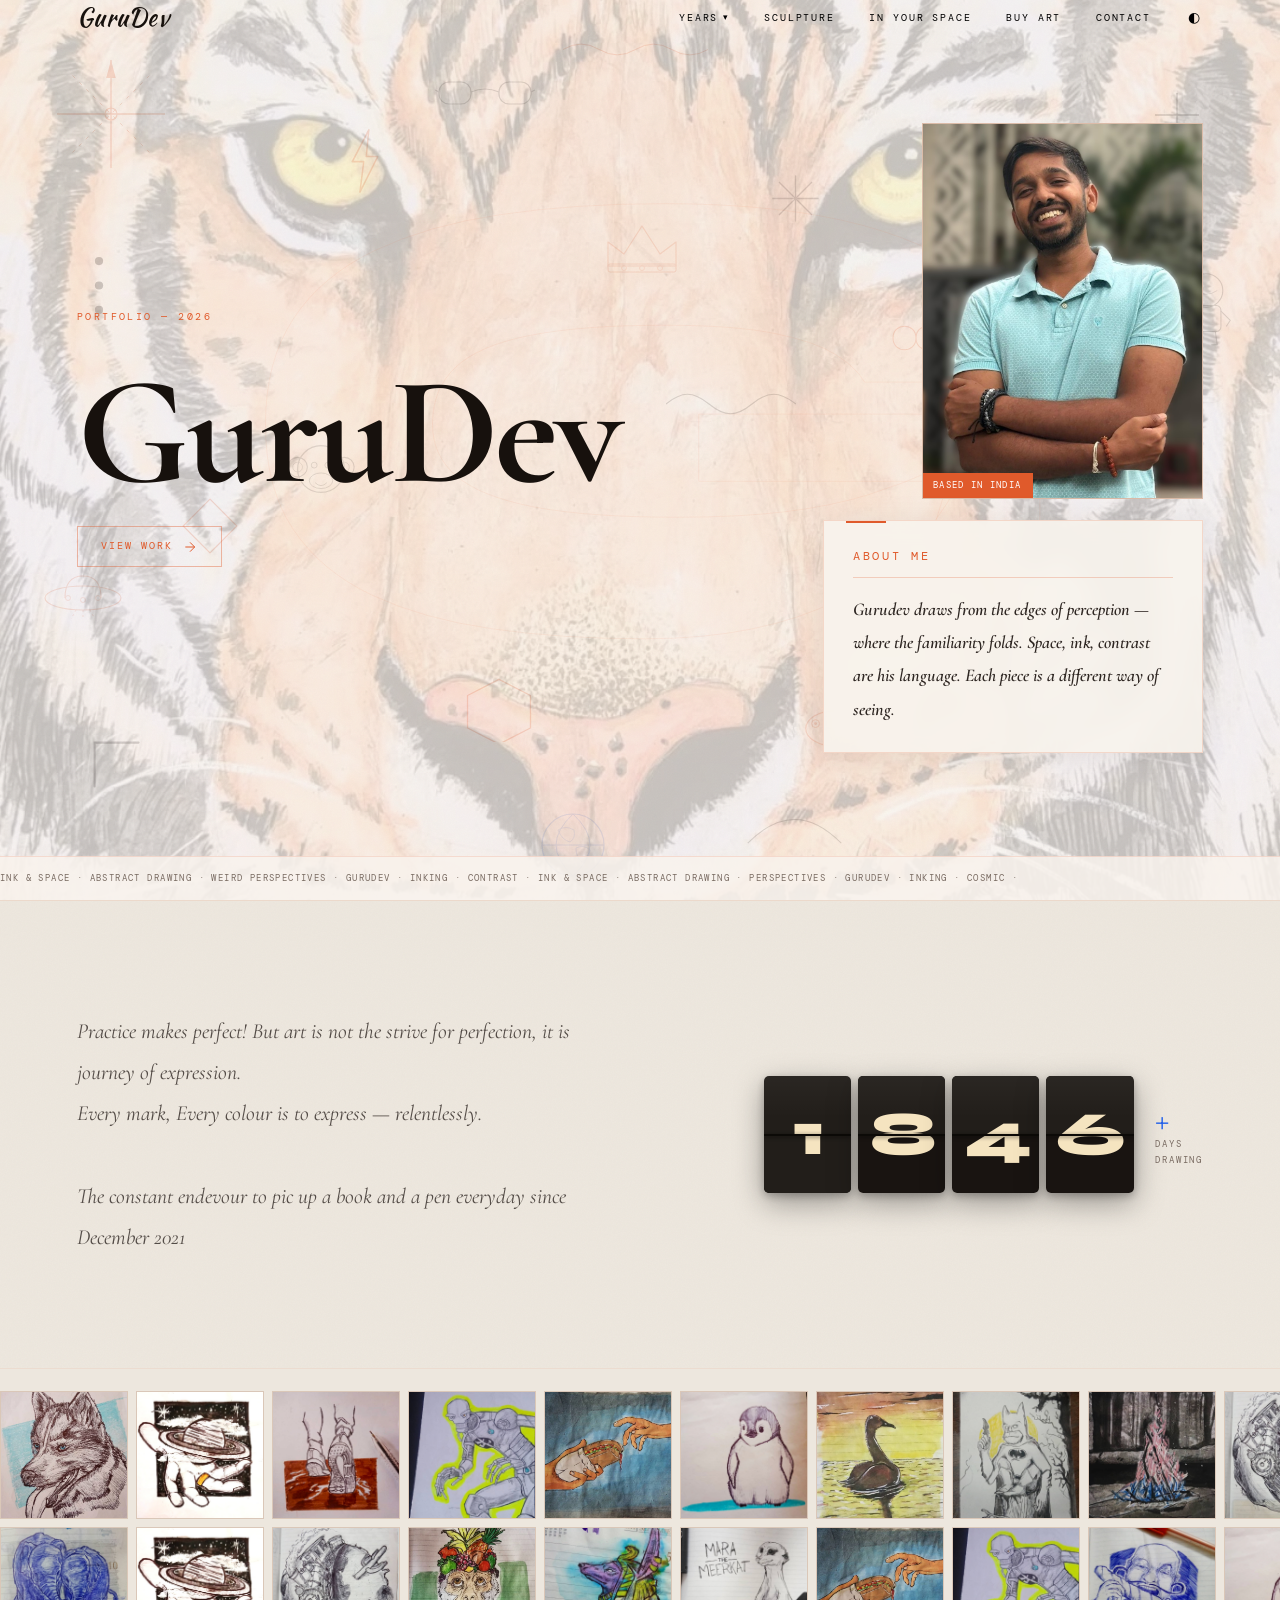
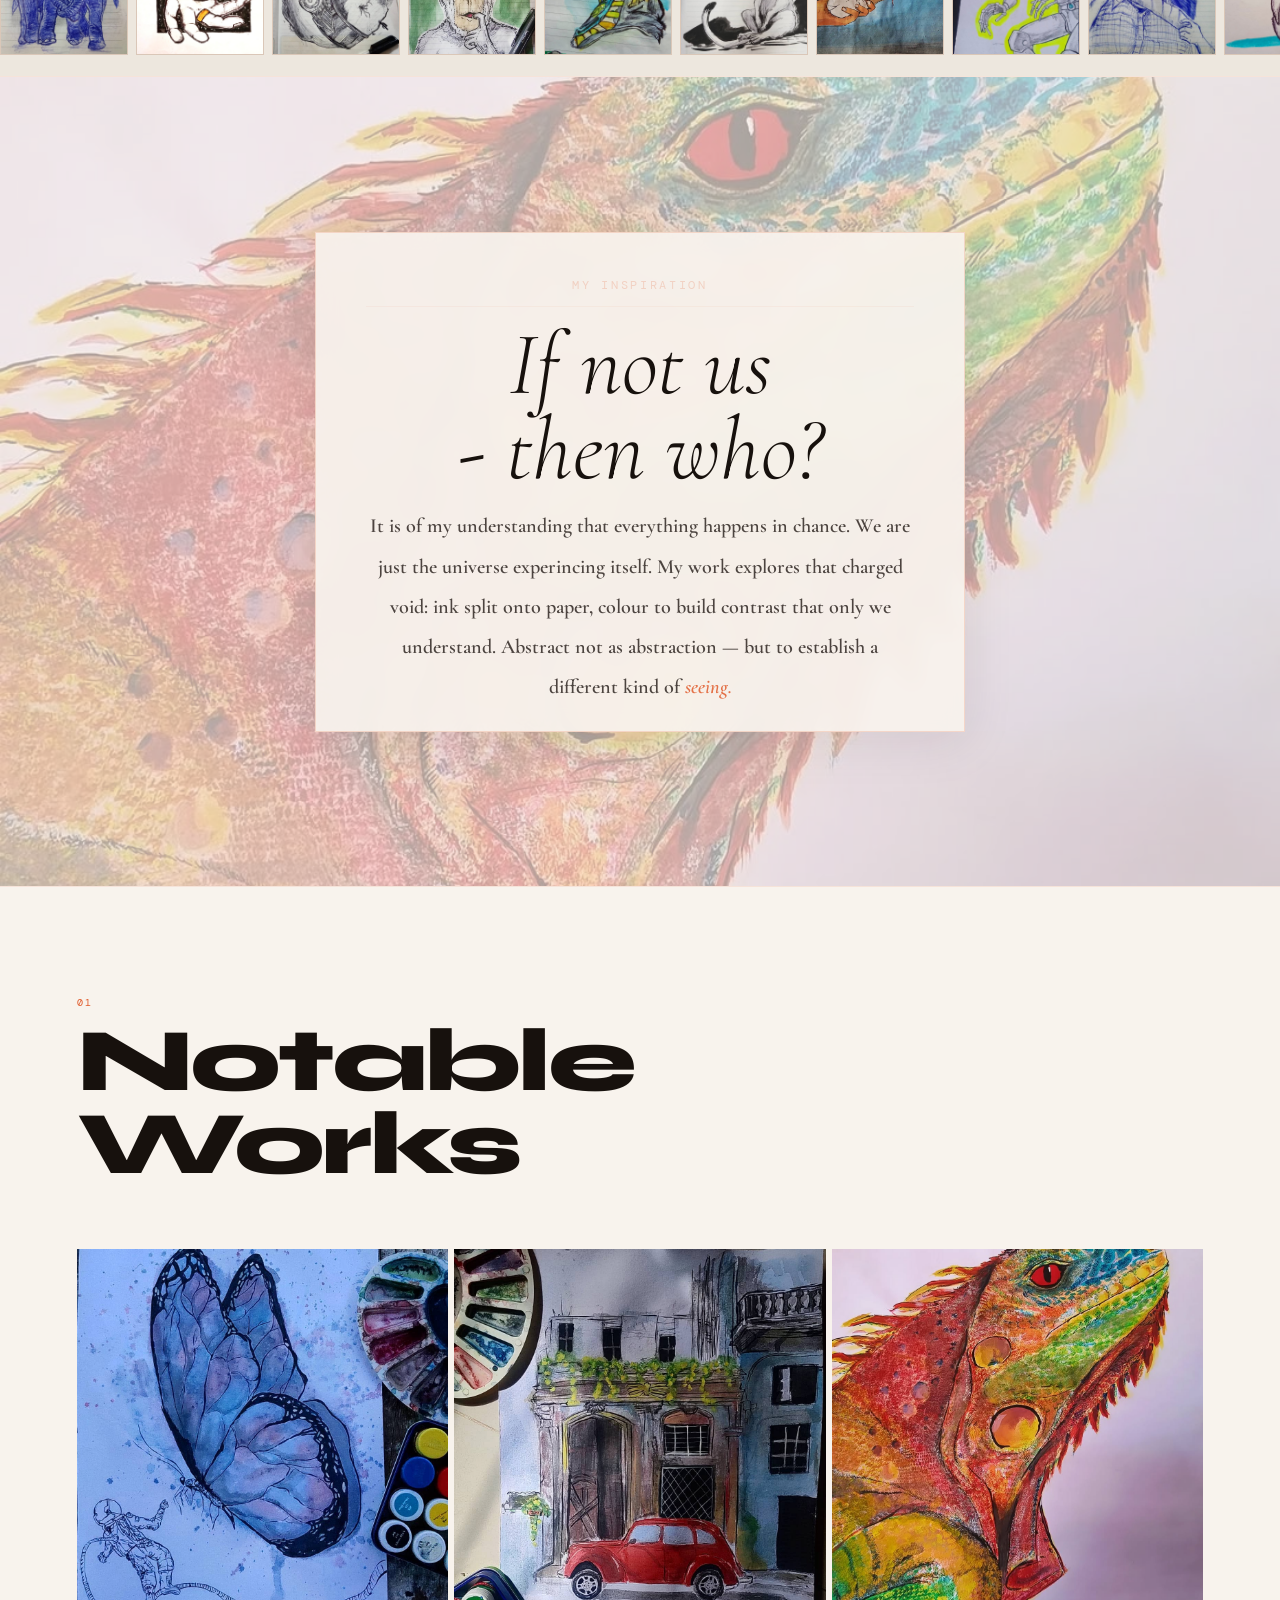
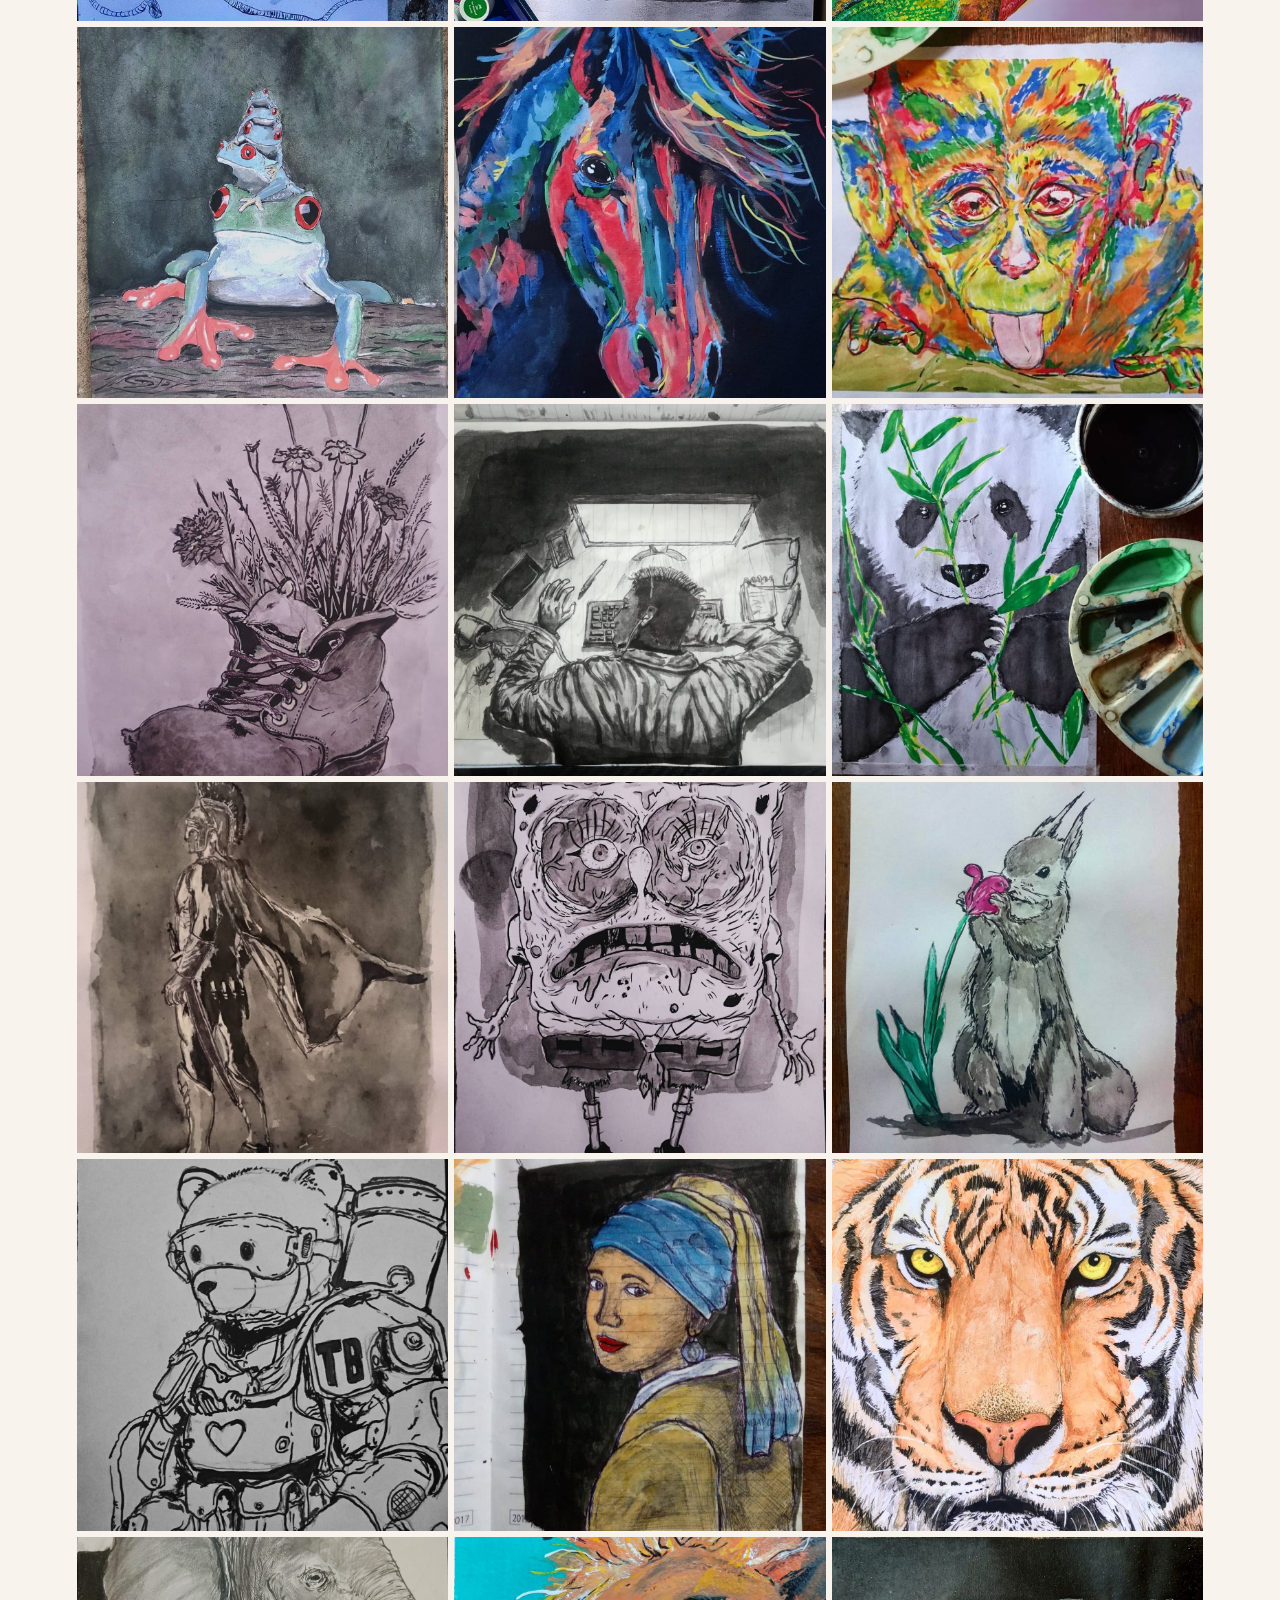
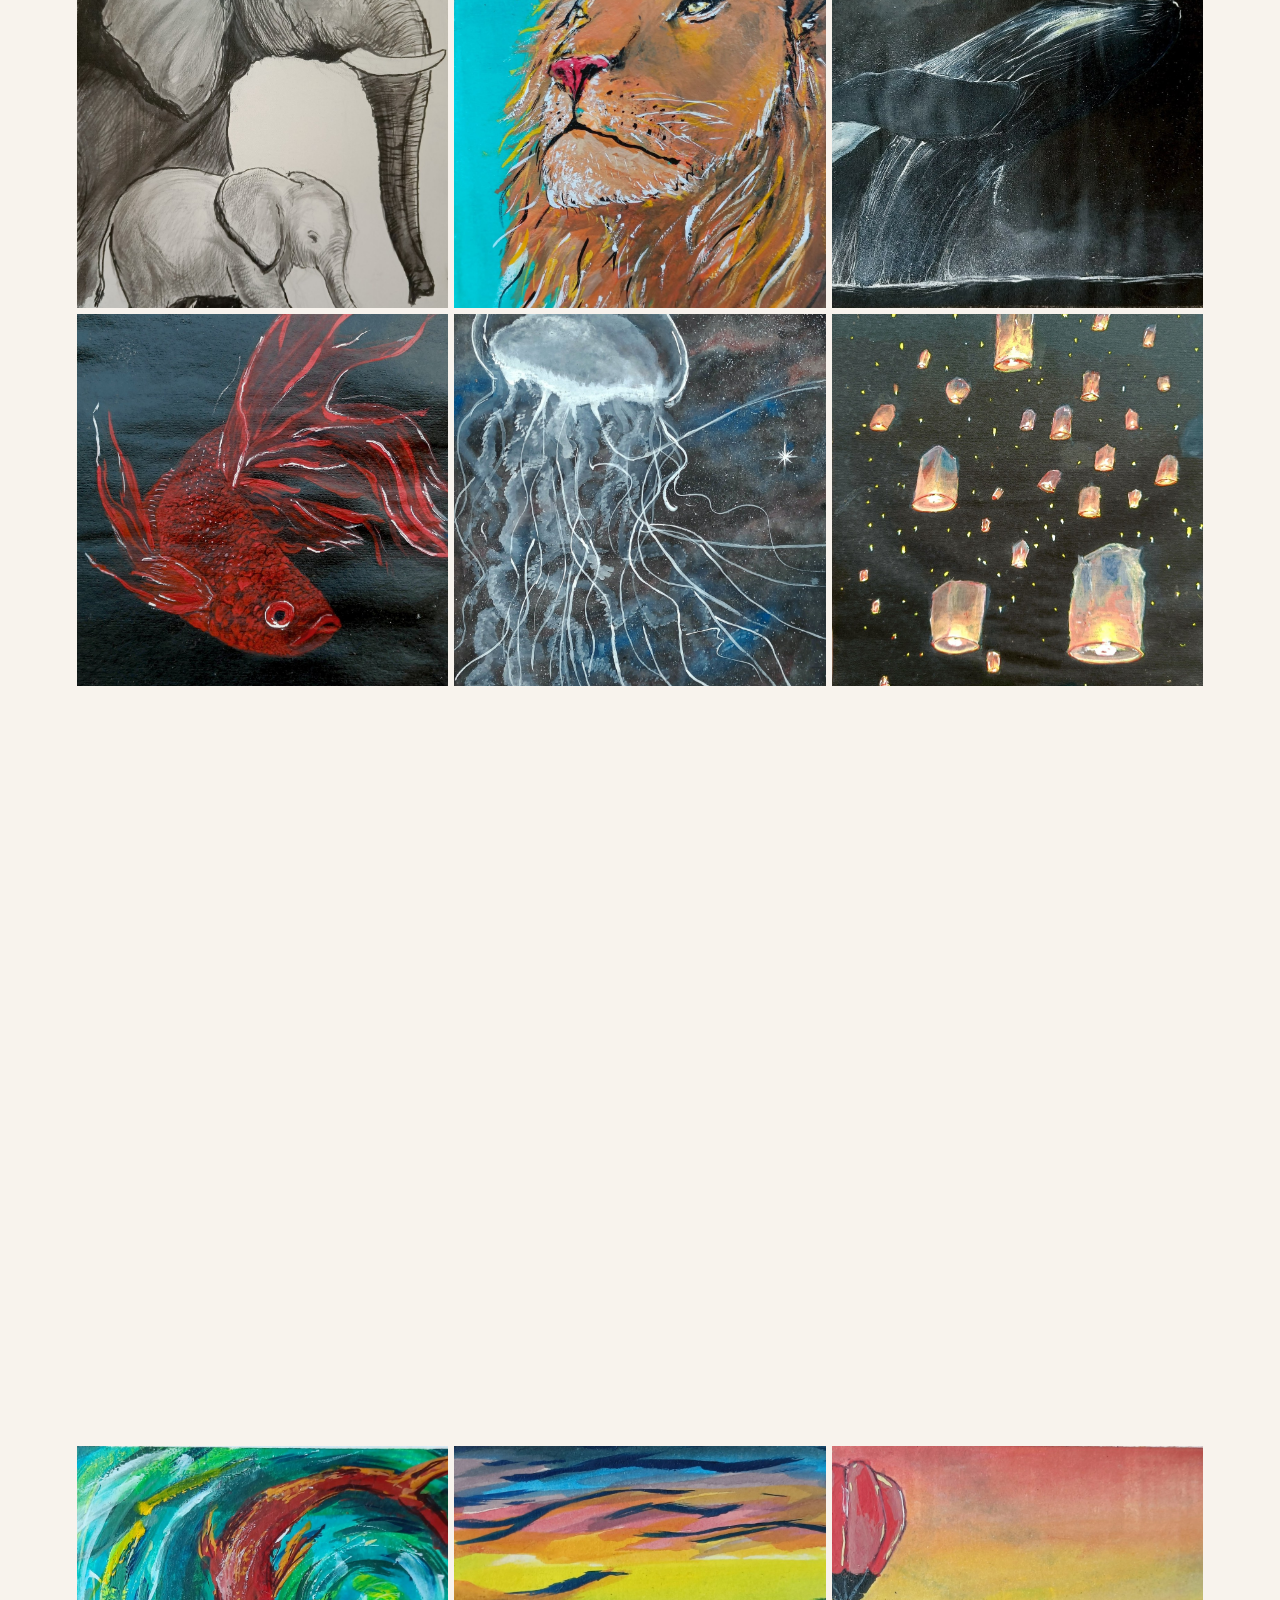
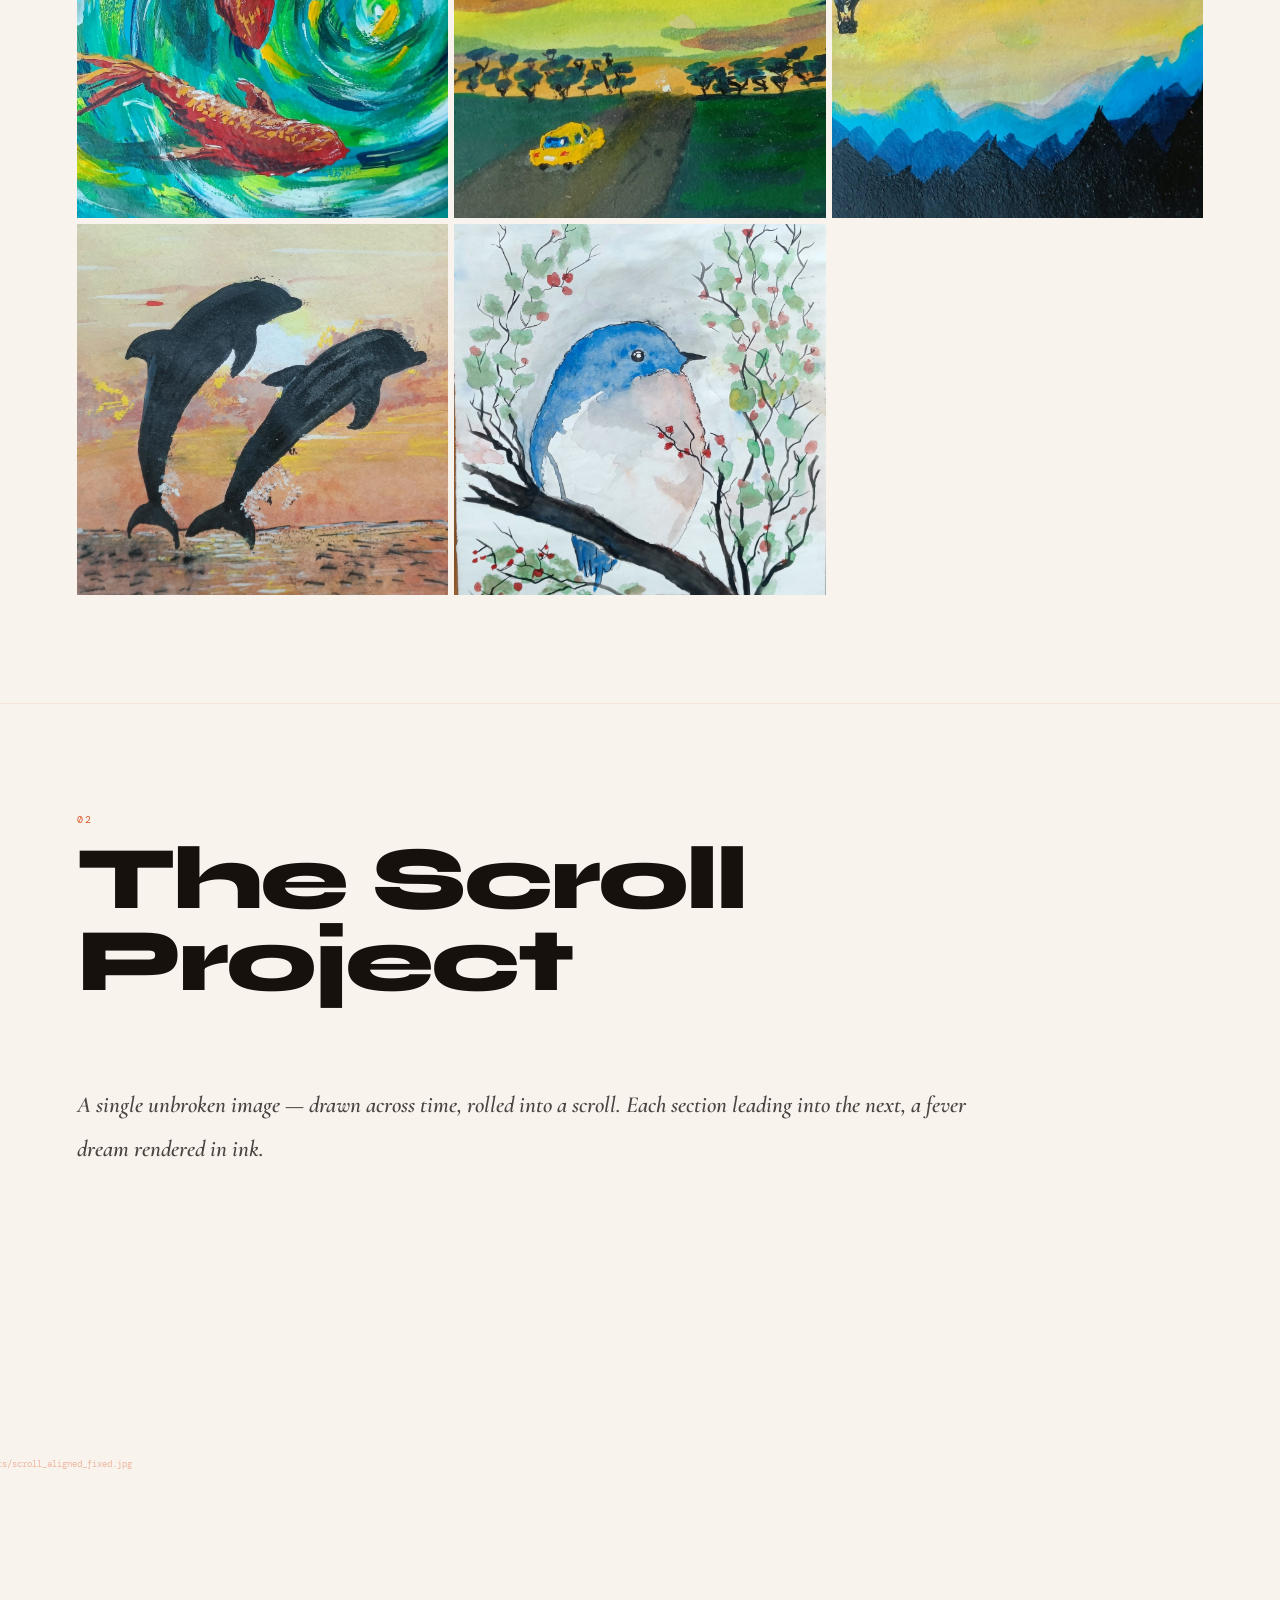
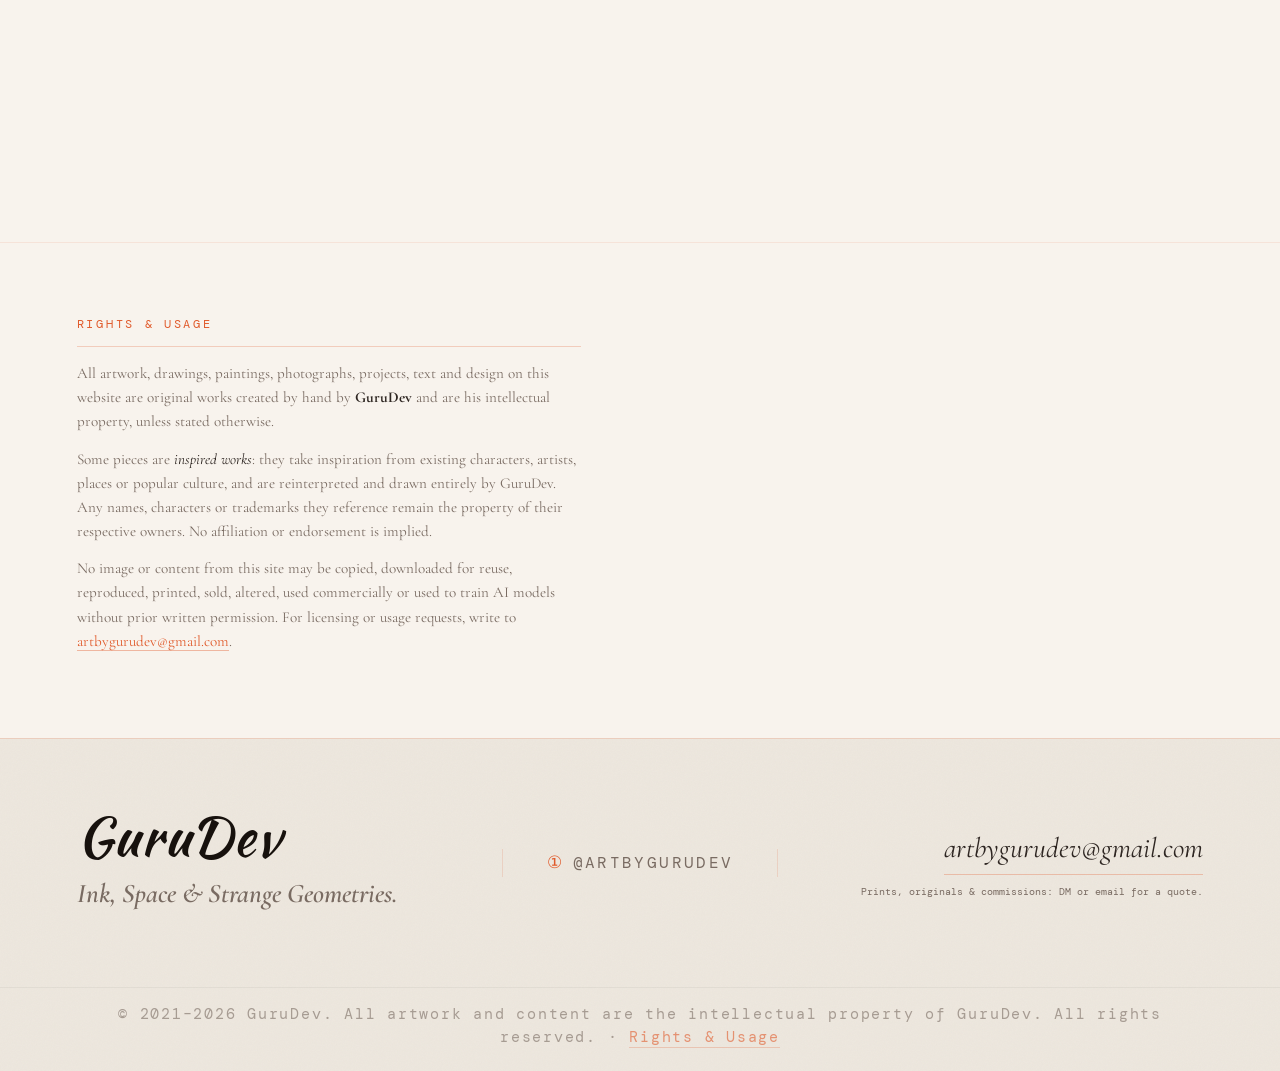
==== commit 4ae30b58: "Sculpture: GIF spins, tight crops, CAN art 2x2 with Four Cubes - Add Four Cubes (18 frames levelled " ====
--- a/index.html
+++ b/index.html
@@ -4,7 +4,7 @@
   <meta charset="UTF-8" />
   <meta name="viewport" content="width=device-width, initial-scale=1.0" />
   <title>Art by GuruDev</title>
-  <link rel="stylesheet" href="css/style.css?v=202611251130" />
+  <link rel="stylesheet" href="css/style.css?v=202611251310" />
   <link rel="preconnect" href="https://fonts.googleapis.com" />
   <link rel="preconnect" href="https://fonts.gstatic.com" crossorigin />
   <link href="https://fonts.googleapis.com/css2?family=Cormorant+Garamond:ital,wght@0,300;0,400;0,600;0,700;1,300;1,400;1,600&family=Syne:wght@400;700;800&family=DM+Mono:ital,wght@0,300;0,400;1,300&family=Kaushan+Script&display=swap" rel="stylesheet" />
@@ -827,6 +827,6 @@
     <div class="footer-noise"></div>
   </footer>
 
-  <script src="js/main.js?v=202611251130"></script>
+  <script src="js/main.js?v=202611251310"></script>
 </body>
 </html>
--- a/css/style.css
+++ b/css/style.css
@@ -1962,14 +1962,15 @@
 .sc-spin.touched .sc-hint { opacity: 0; }
 .sc-desc { font-size: 1.05rem; line-height: 1.5; margin-top: 0.8rem; color: var(--bone); }
 
-/* CAN art series card: spans the grid, three pieces side by side */
+/* CAN art series card: spans the grid, pieces in a 2x2 grid */
 .sc-series { grid-column: 1 / -1; }
 .sc-series-row {
-  display: grid; grid-template-columns: repeat(3, 1fr); gap: 1rem;
-  padding: 0 1.4rem;
+  display: grid; grid-template-columns: repeat(2, 1fr); gap: 1rem;
+  padding: 0 1.4rem; max-width: 560px; margin: 0 auto;
 }
 .sc-slot { margin: 0; }
-.sc-slot .sc-stage { background: #e9e7e2; }
+.sc-slot .sc-stage { aspect-ratio: 1 / 2; background: #e9e7e2; }
+.sc-stage-tall { aspect-ratio: 2 / 5; max-height: 80vh; margin: 0 auto; }
 .sc-slot figcaption {
   font-family: var(--mono); font-size: 0.72rem; letter-spacing: 0.12em; text-transform: uppercase;
   color: var(--fog); padding: 0.7rem 0 0;
@@ -1978,9 +1979,6 @@
 .sc-credit { font-size: 0.85rem; line-height: 1.5; color: var(--fog); padding: 1.2rem 1.4rem 1.5rem; }
 .sc-credit a { color: var(--signal); }
 @media (max-width: 760px) {
-  .sc-series-row {
-    grid-template-columns: none; grid-auto-flow: column; grid-auto-columns: 78%;
-    overflow-x: auto; scroll-snap-type: x mandatory; padding-bottom: 0.5rem;
-  }
-  .sc-slot { scroll-snap-align: center; }
-}
+  .sc-series-row { gap: 0.6rem; padding: 0 0.8rem; }
+  .sc-slot figcaption { font-size: 0.62rem; letter-spacing: 0.06em; }
+}
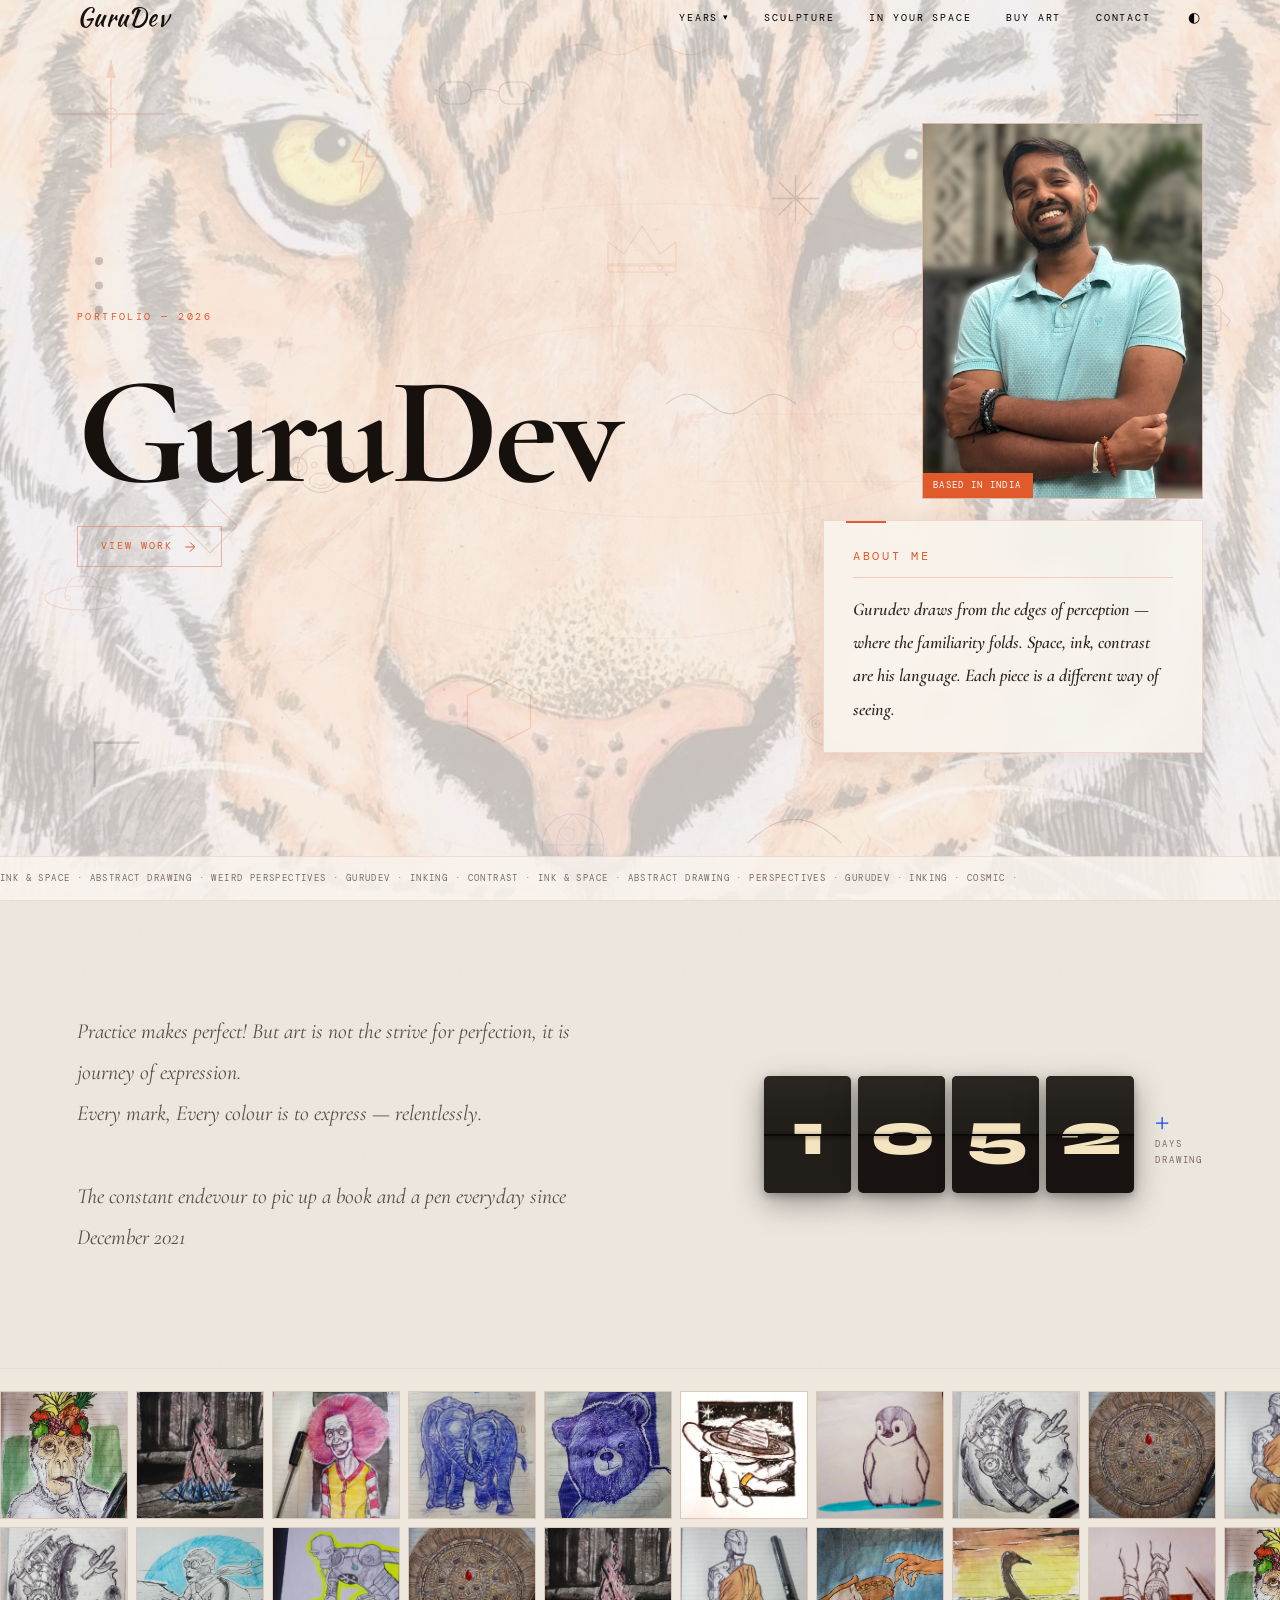
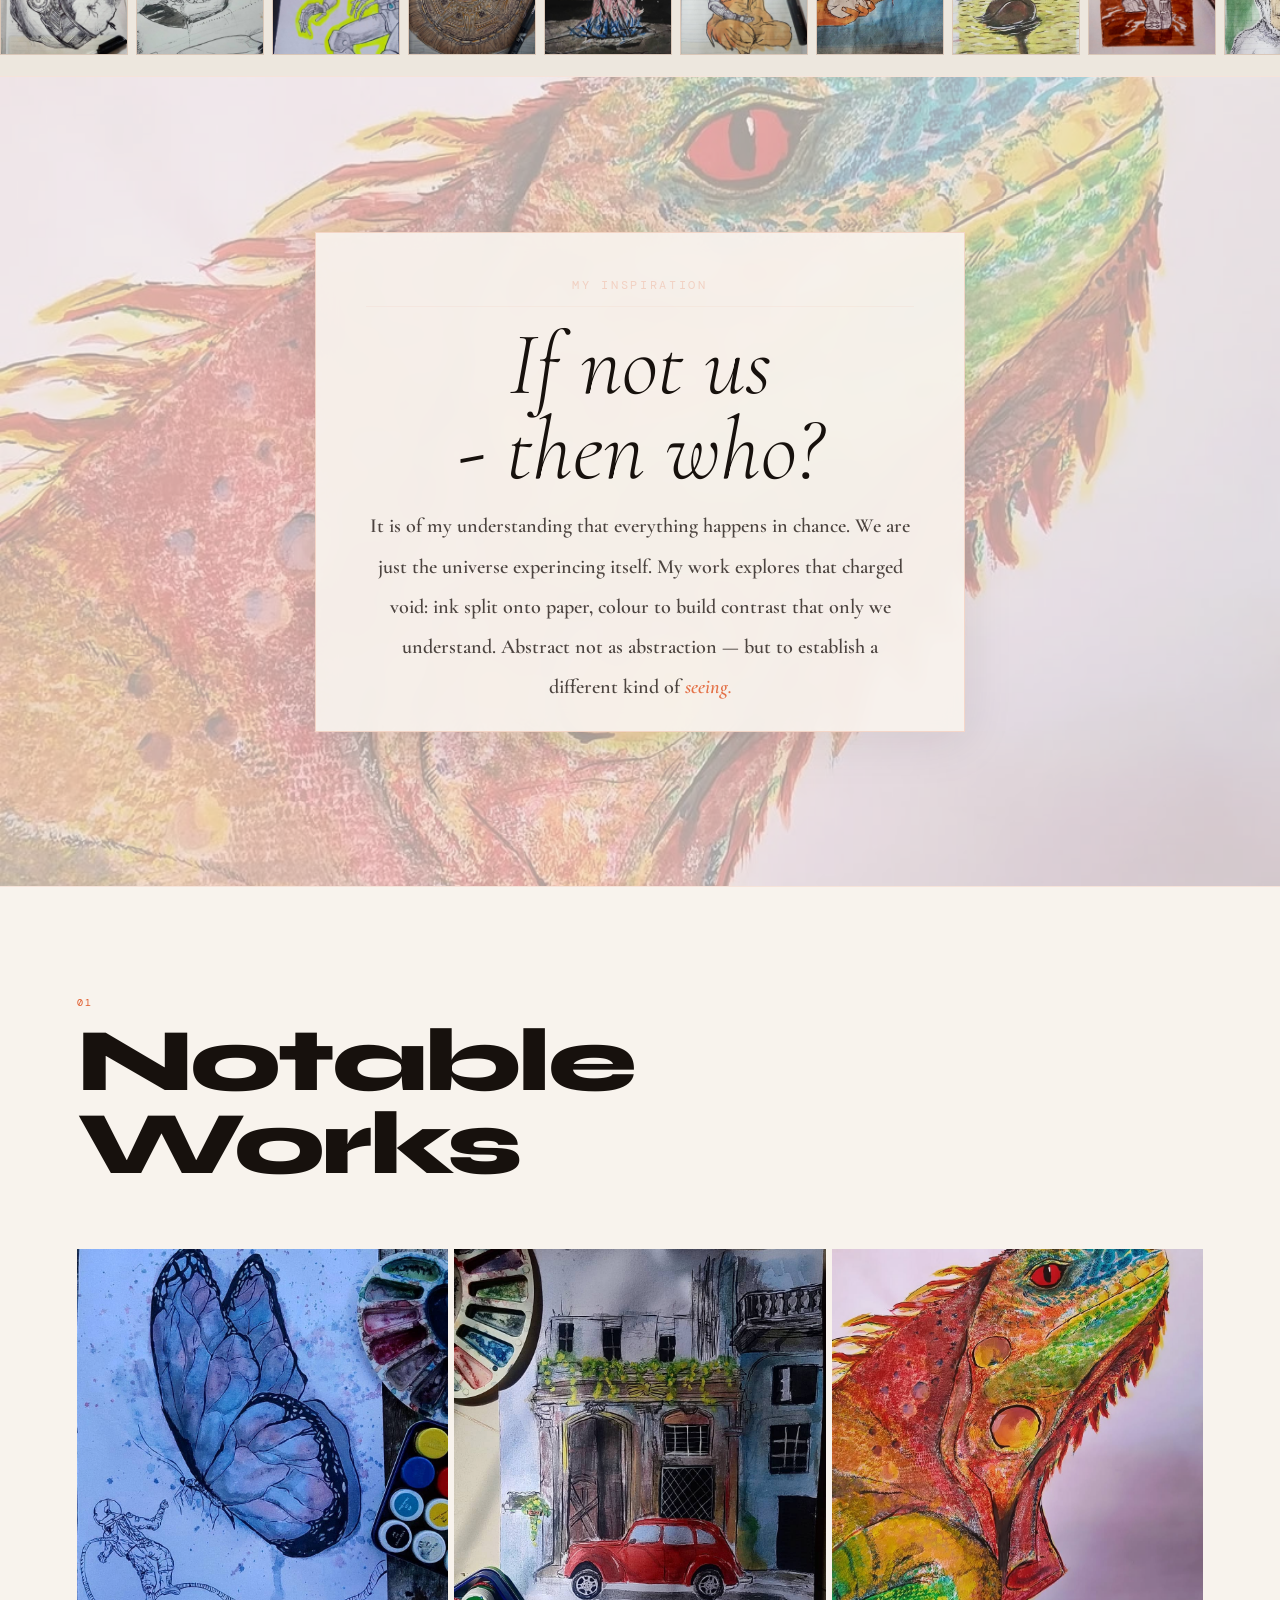
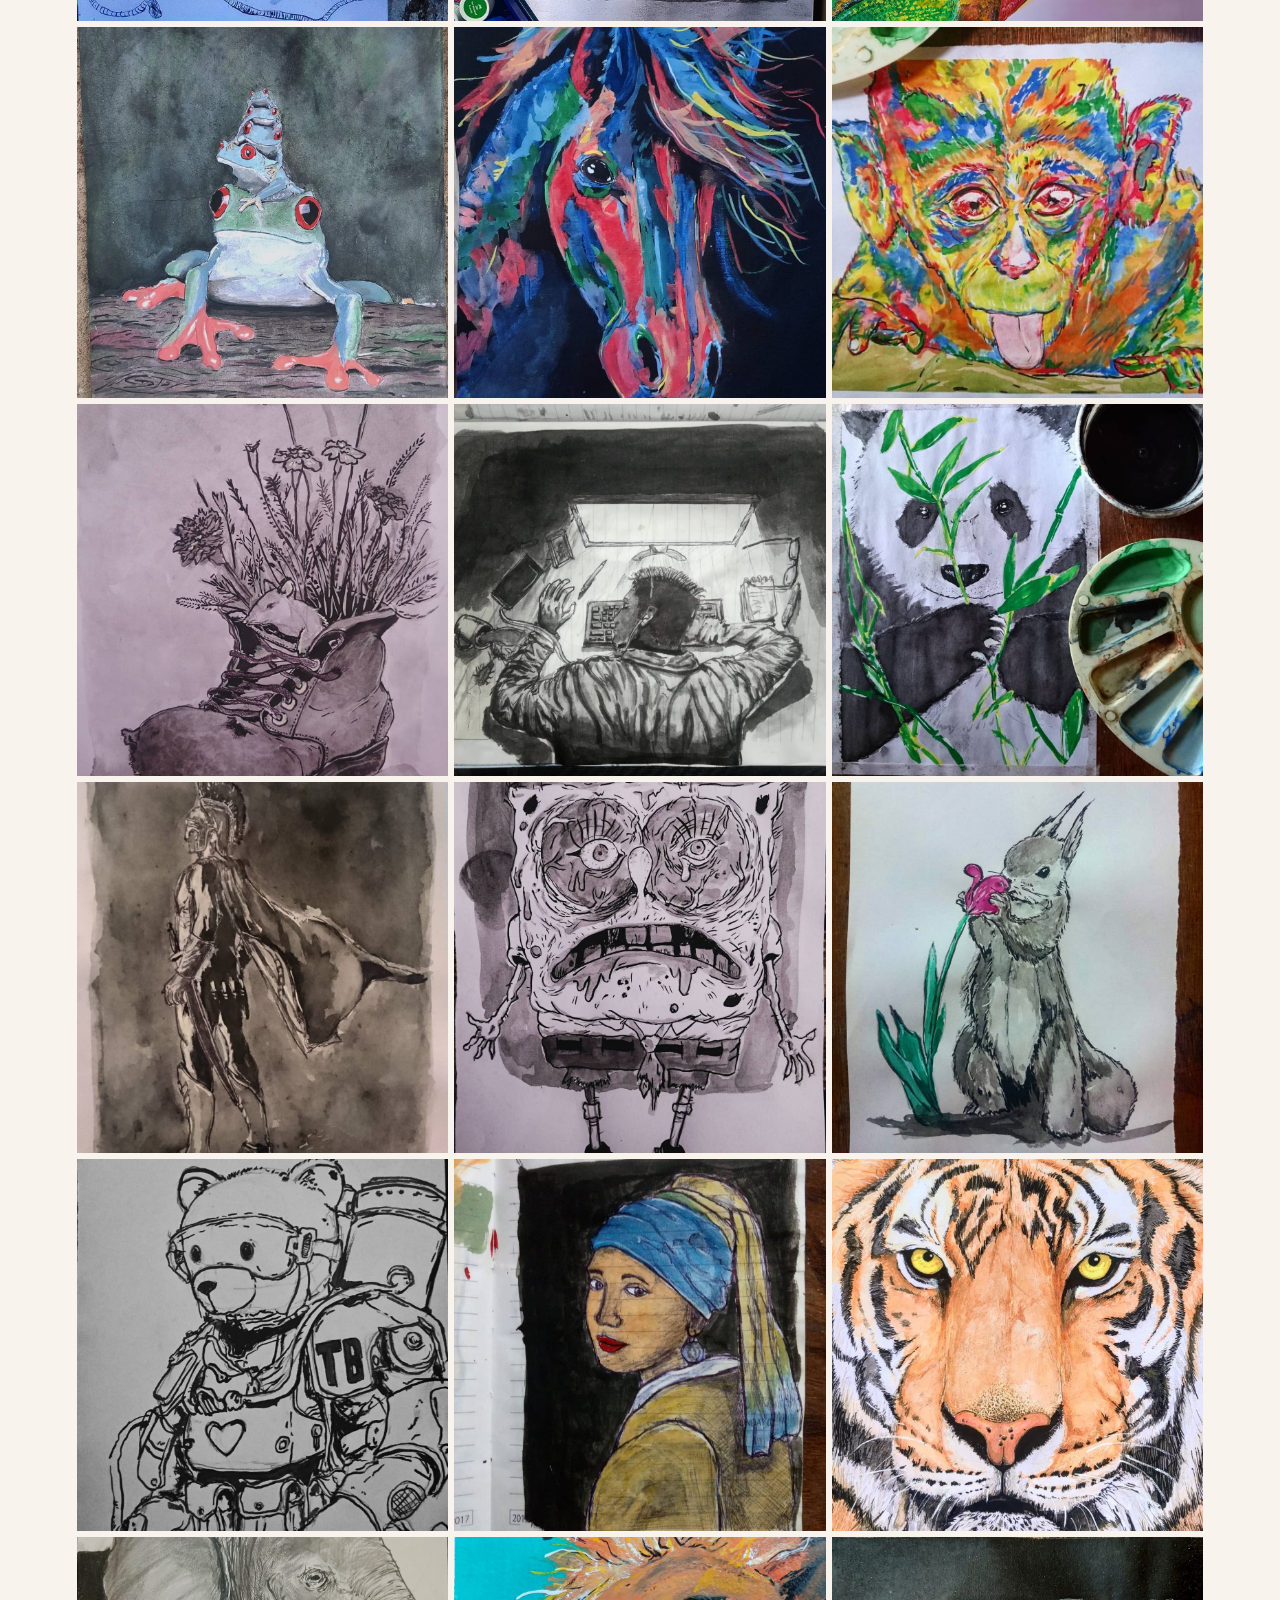
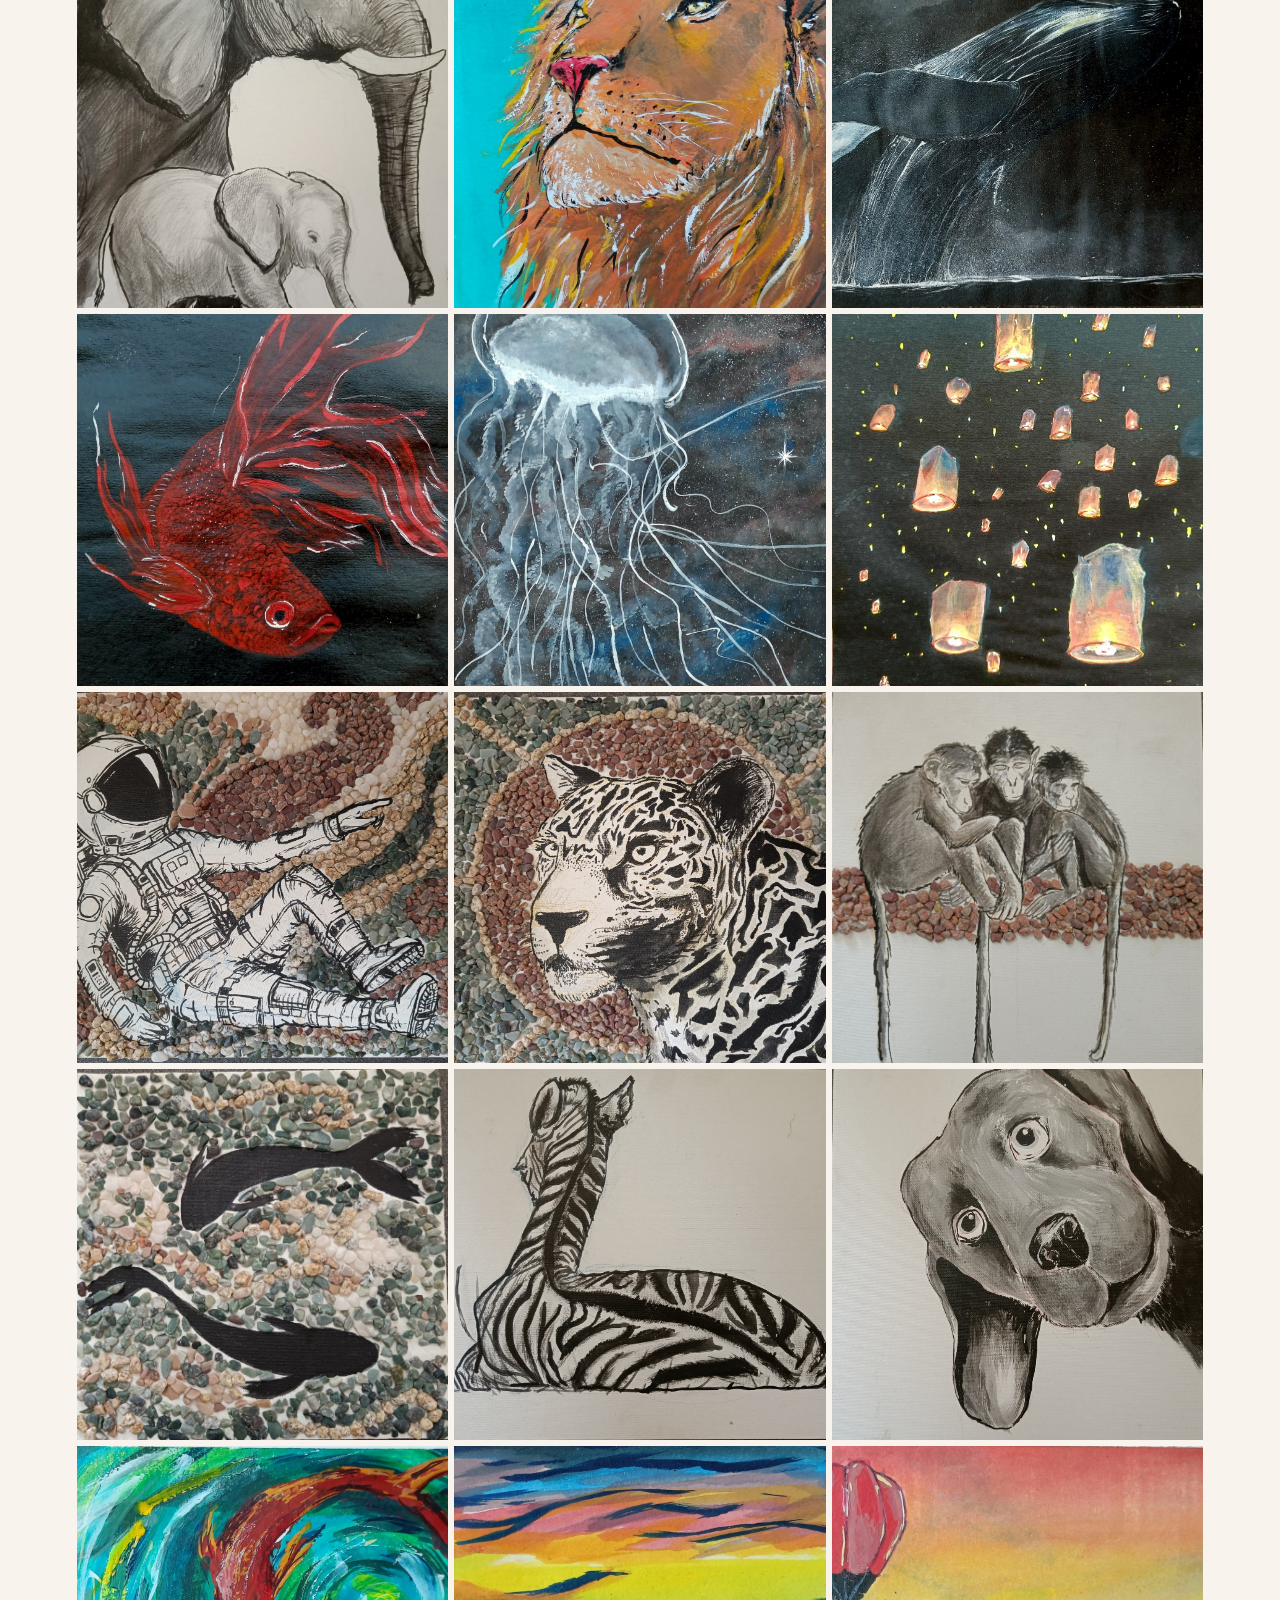
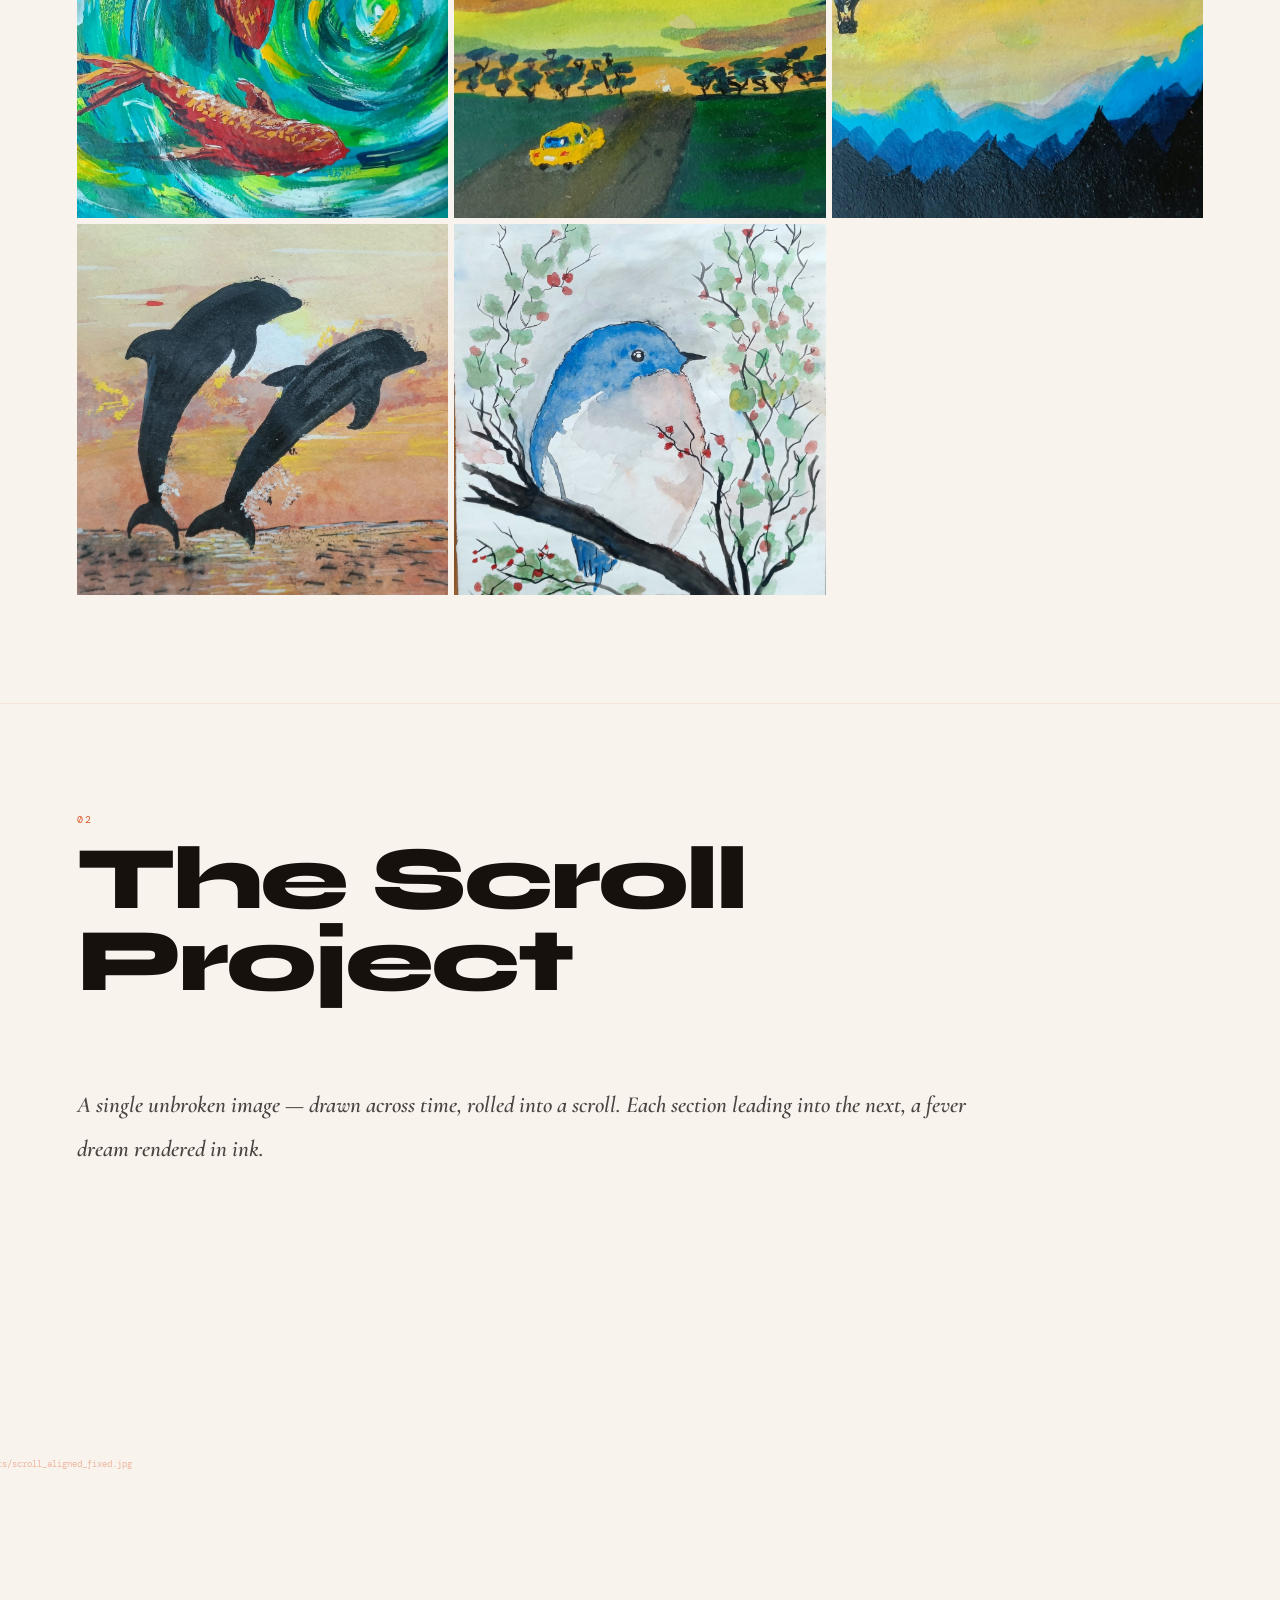
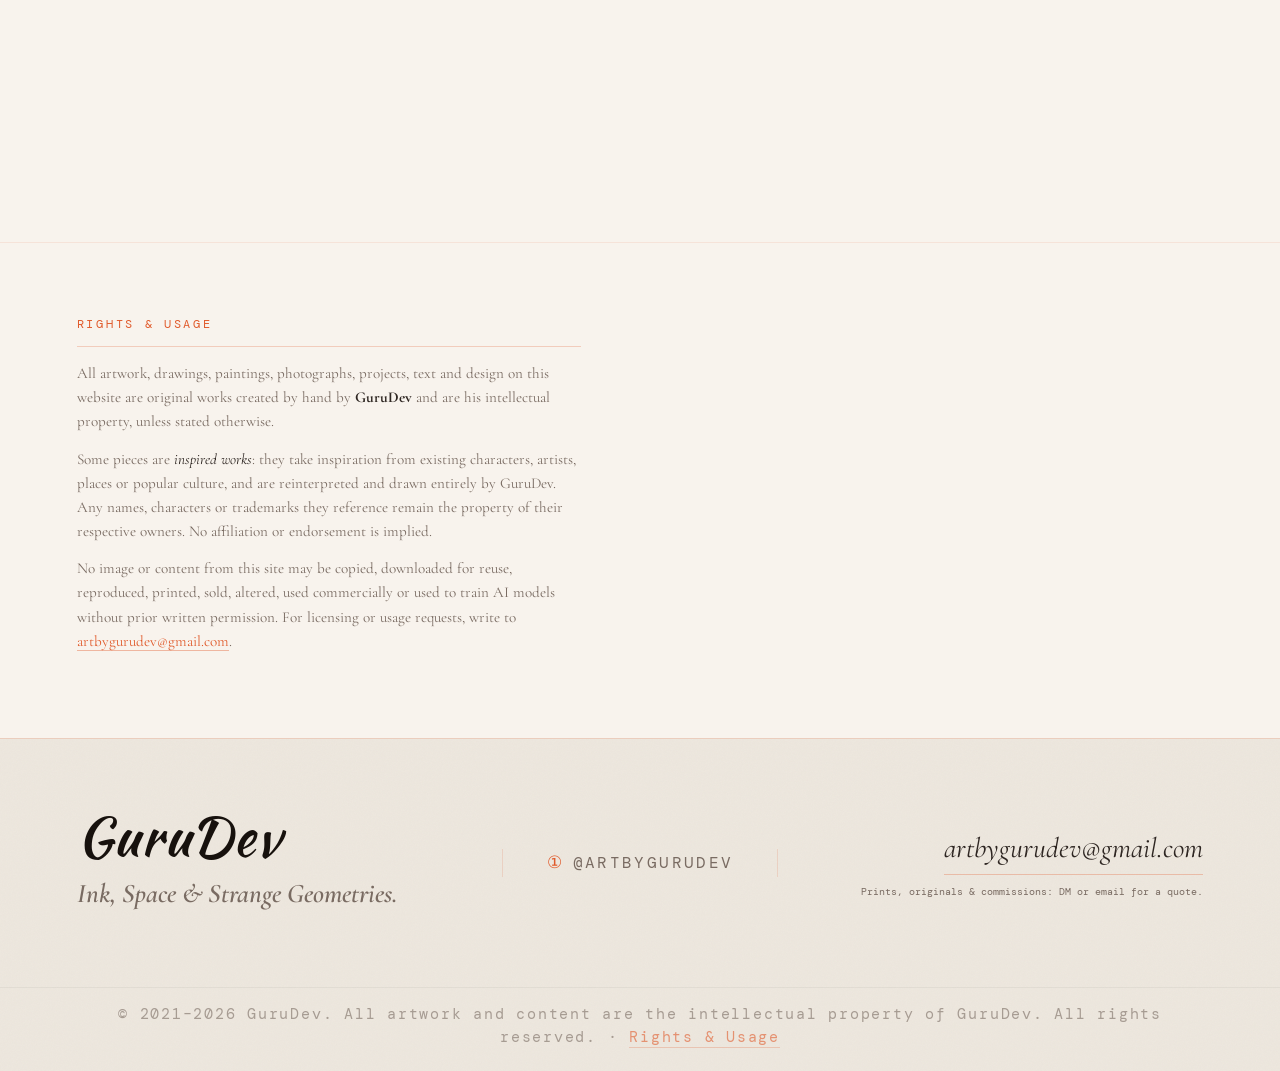
==== commit 1c8e12bd: "CAN art: add Honeycomb, frame every can with background like the Kamba - Honeycomb: 20 frames levell" ====
--- a/index.html
+++ b/index.html
@@ -4,7 +4,7 @@
   <meta charset="UTF-8" />
   <meta name="viewport" content="width=device-width, initial-scale=1.0" />
   <title>Art by GuruDev</title>
-  <link rel="stylesheet" href="css/style.css?v=202611251310" />
+  <link rel="stylesheet" href="css/style.css?v=202611251400" />
   <link rel="preconnect" href="https://fonts.googleapis.com" />
   <link rel="preconnect" href="https://fonts.gstatic.com" crossorigin />
   <link href="https://fonts.googleapis.com/css2?family=Cormorant+Garamond:ital,wght@0,300;0,400;0,600;0,700;1,300;1,400;1,600&family=Syne:wght@400;700;800&family=DM+Mono:ital,wght@0,300;0,400;1,300&family=Kaushan+Script&display=swap" rel="stylesheet" />
@@ -827,6 +827,6 @@
     <div class="footer-noise"></div>
   </footer>
 
-  <script src="js/main.js?v=202611251310"></script>
+  <script src="js/main.js?v=202611251400"></script>
 </body>
 </html>
--- a/css/style.css
+++ b/css/style.css
@@ -1966,10 +1966,10 @@
 .sc-series { grid-column: 1 / -1; }
 .sc-series-row {
   display: grid; grid-template-columns: repeat(2, 1fr); gap: 1rem;
-  padding: 0 1.4rem; max-width: 560px; margin: 0 auto;
+  padding: 0 1.4rem; max-width: 680px; margin: 0 auto;
 }
 .sc-slot { margin: 0; }
-.sc-slot .sc-stage { aspect-ratio: 1 / 2; background: #e9e7e2; }
+.sc-slot .sc-stage { aspect-ratio: 3 / 4; background: #e9e7e2; }
 .sc-stage-tall { aspect-ratio: 2 / 5; max-height: 80vh; margin: 0 auto; }
 .sc-slot figcaption {
   font-family: var(--mono); font-size: 0.72rem; letter-spacing: 0.12em; text-transform: uppercase;
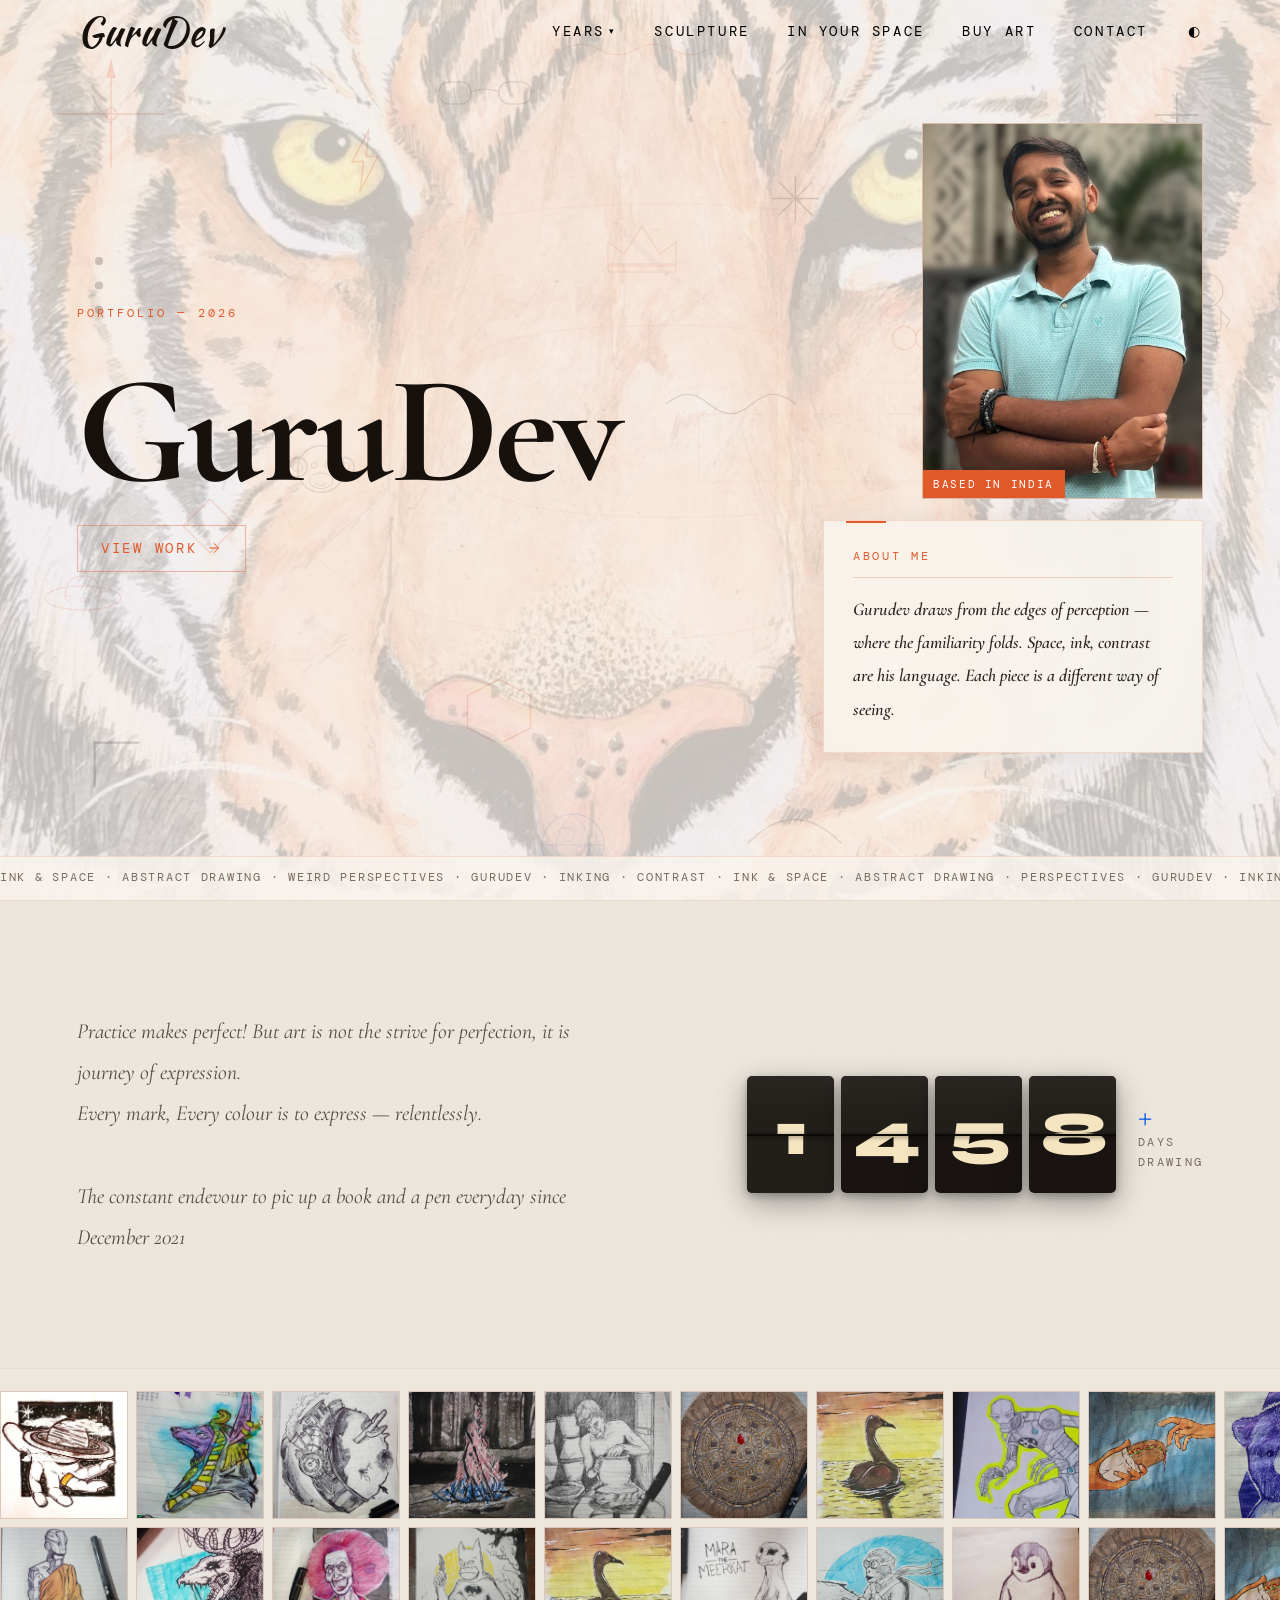
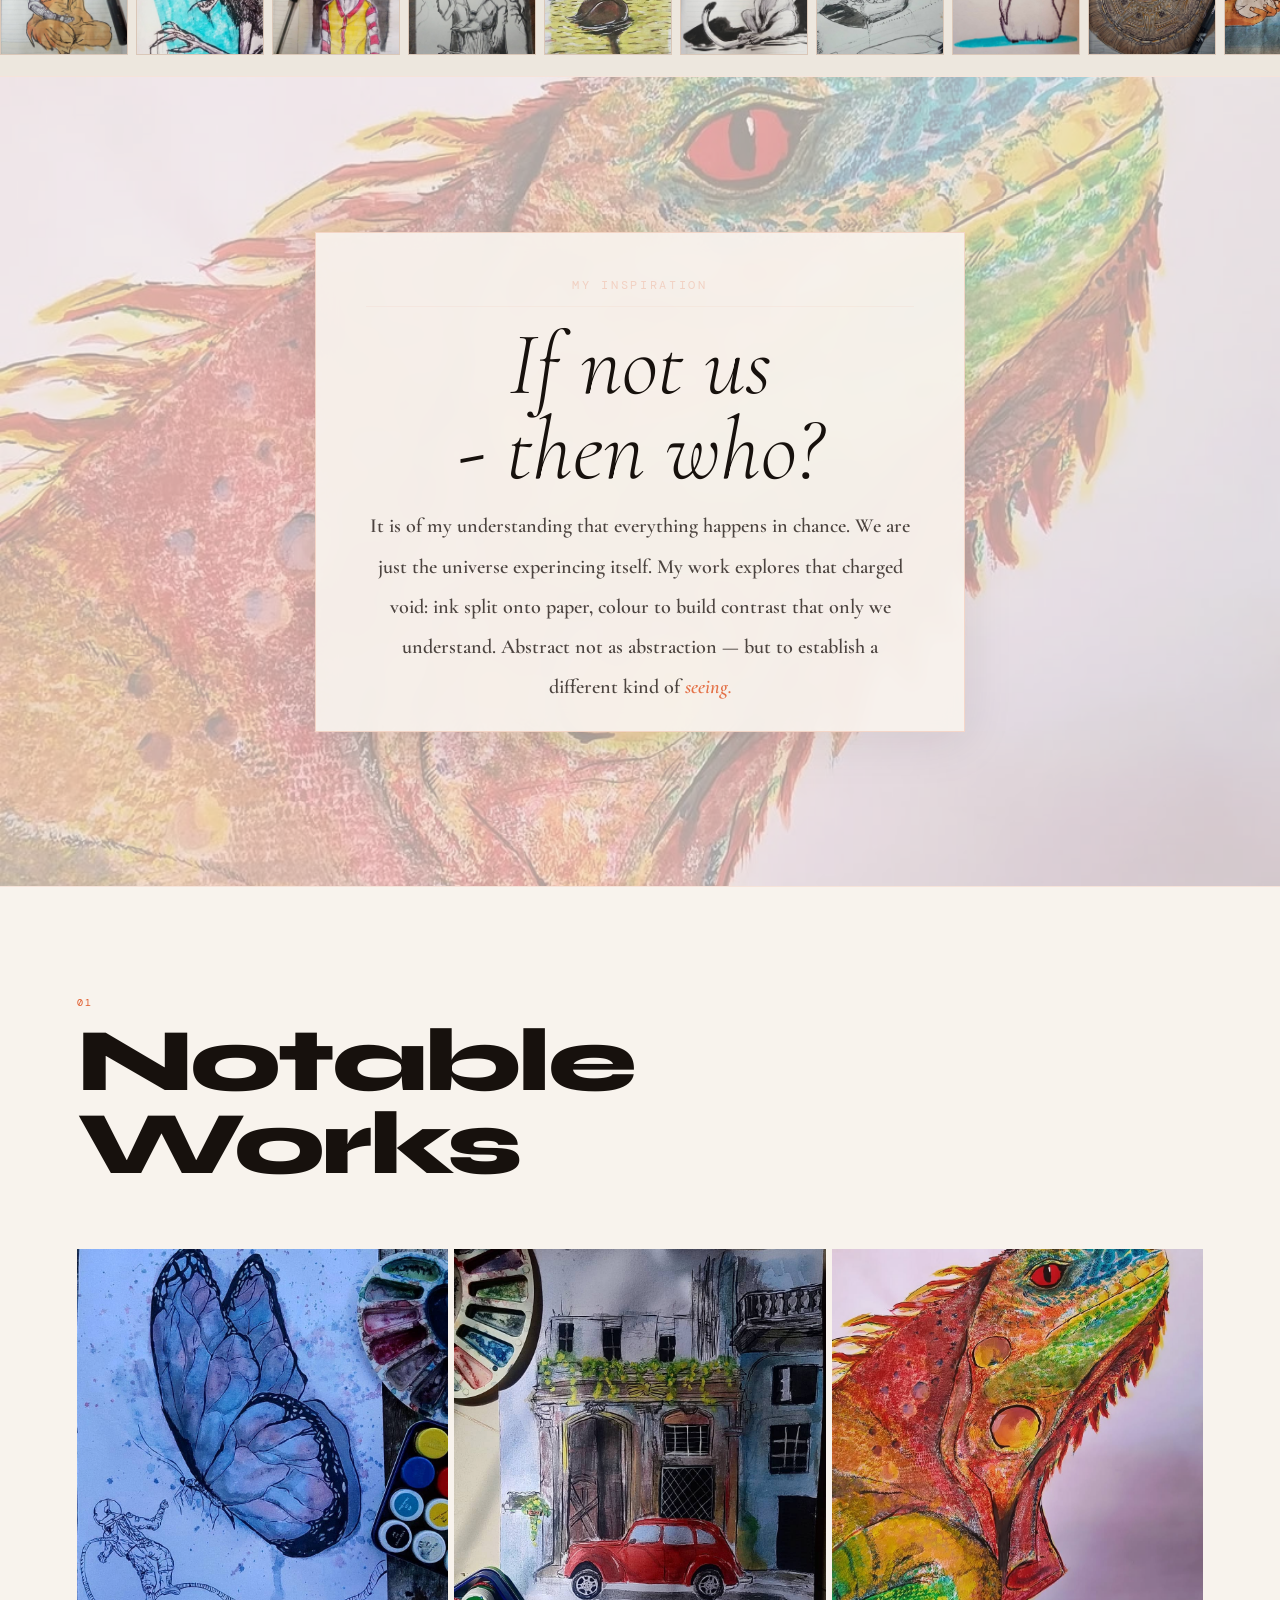
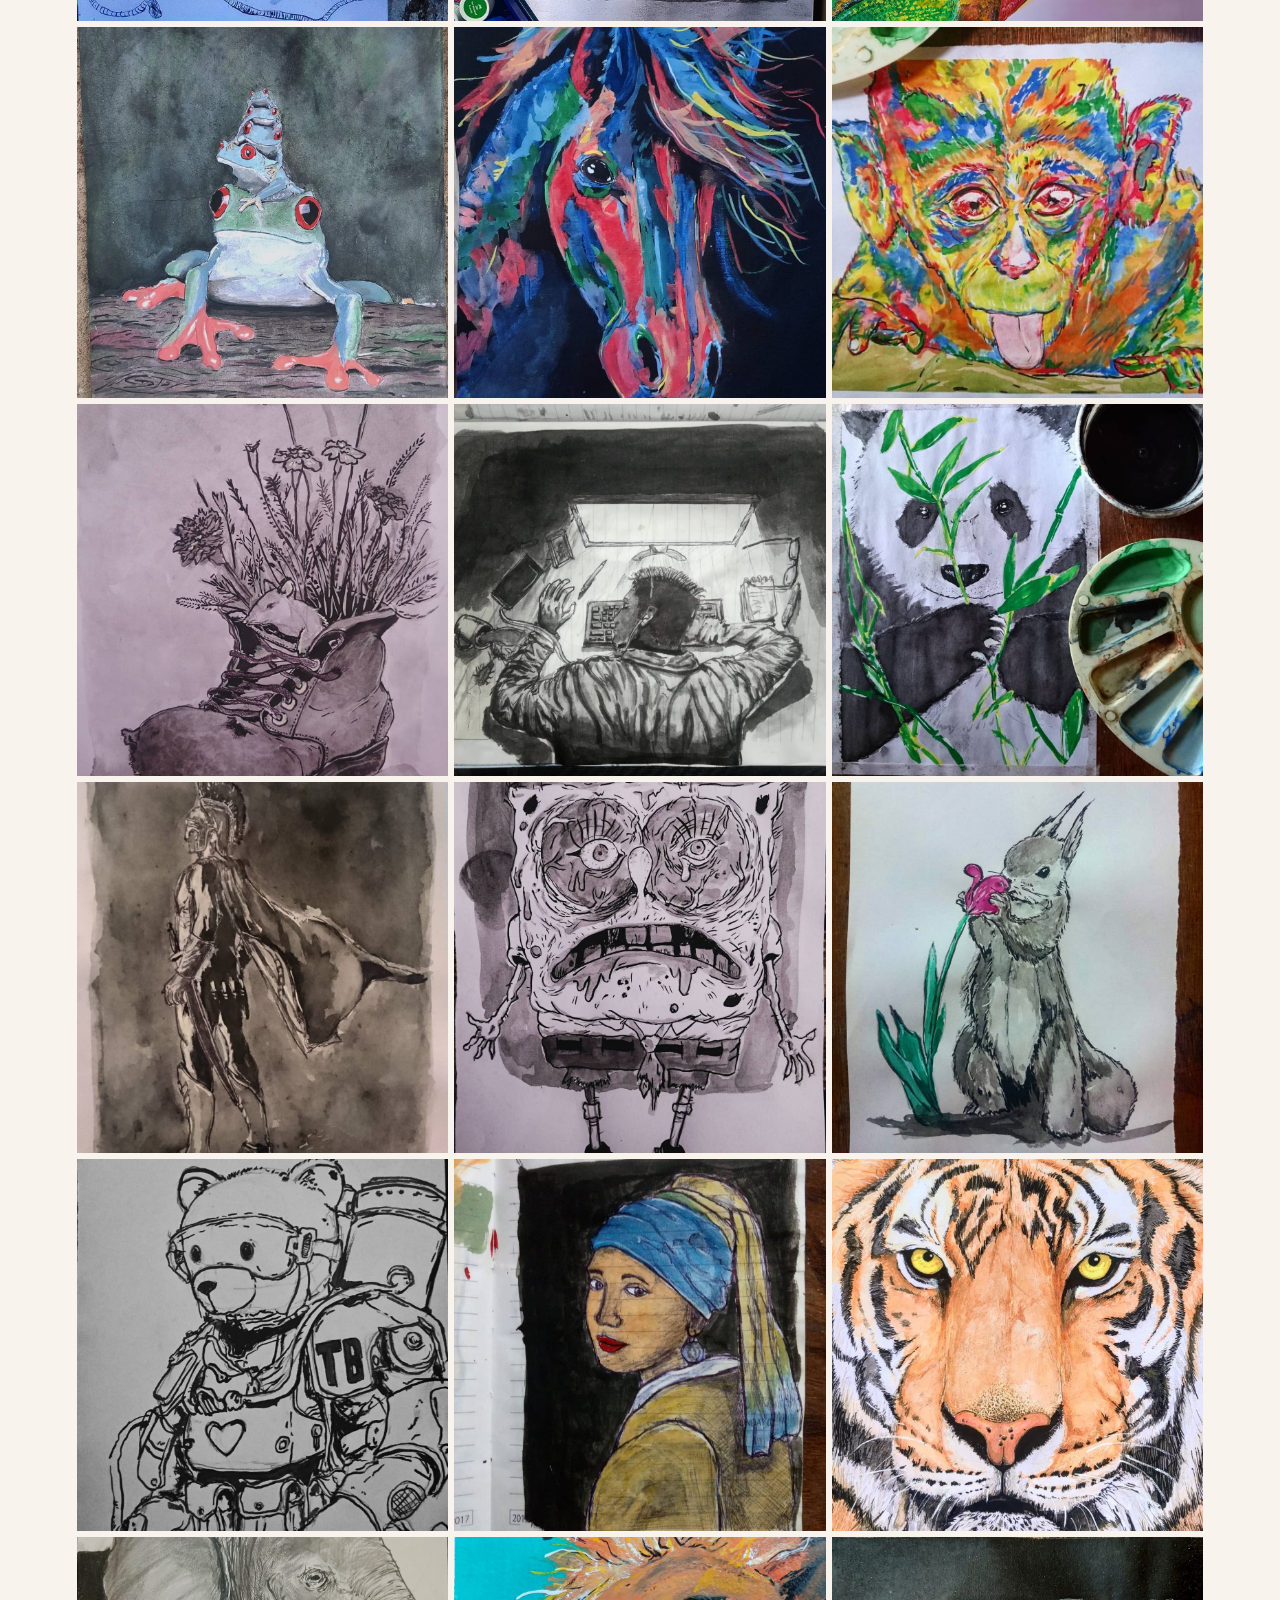
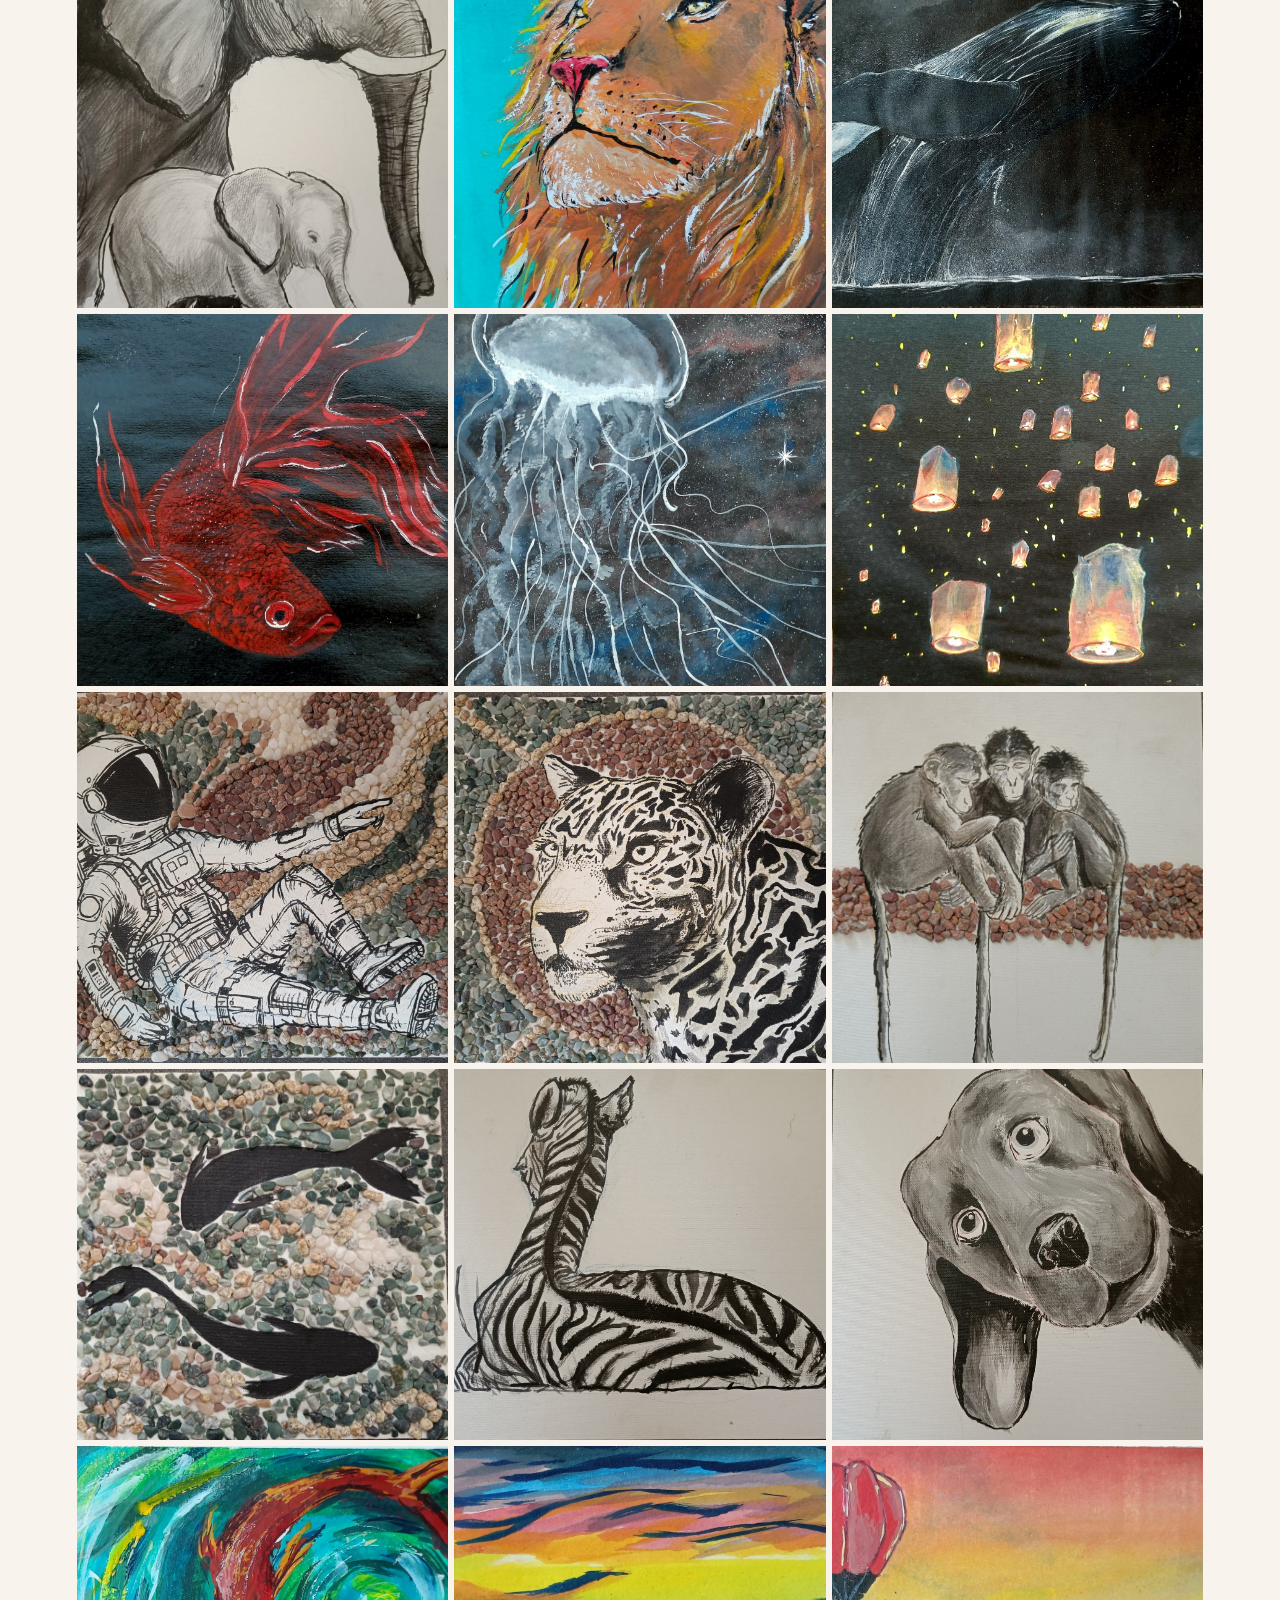
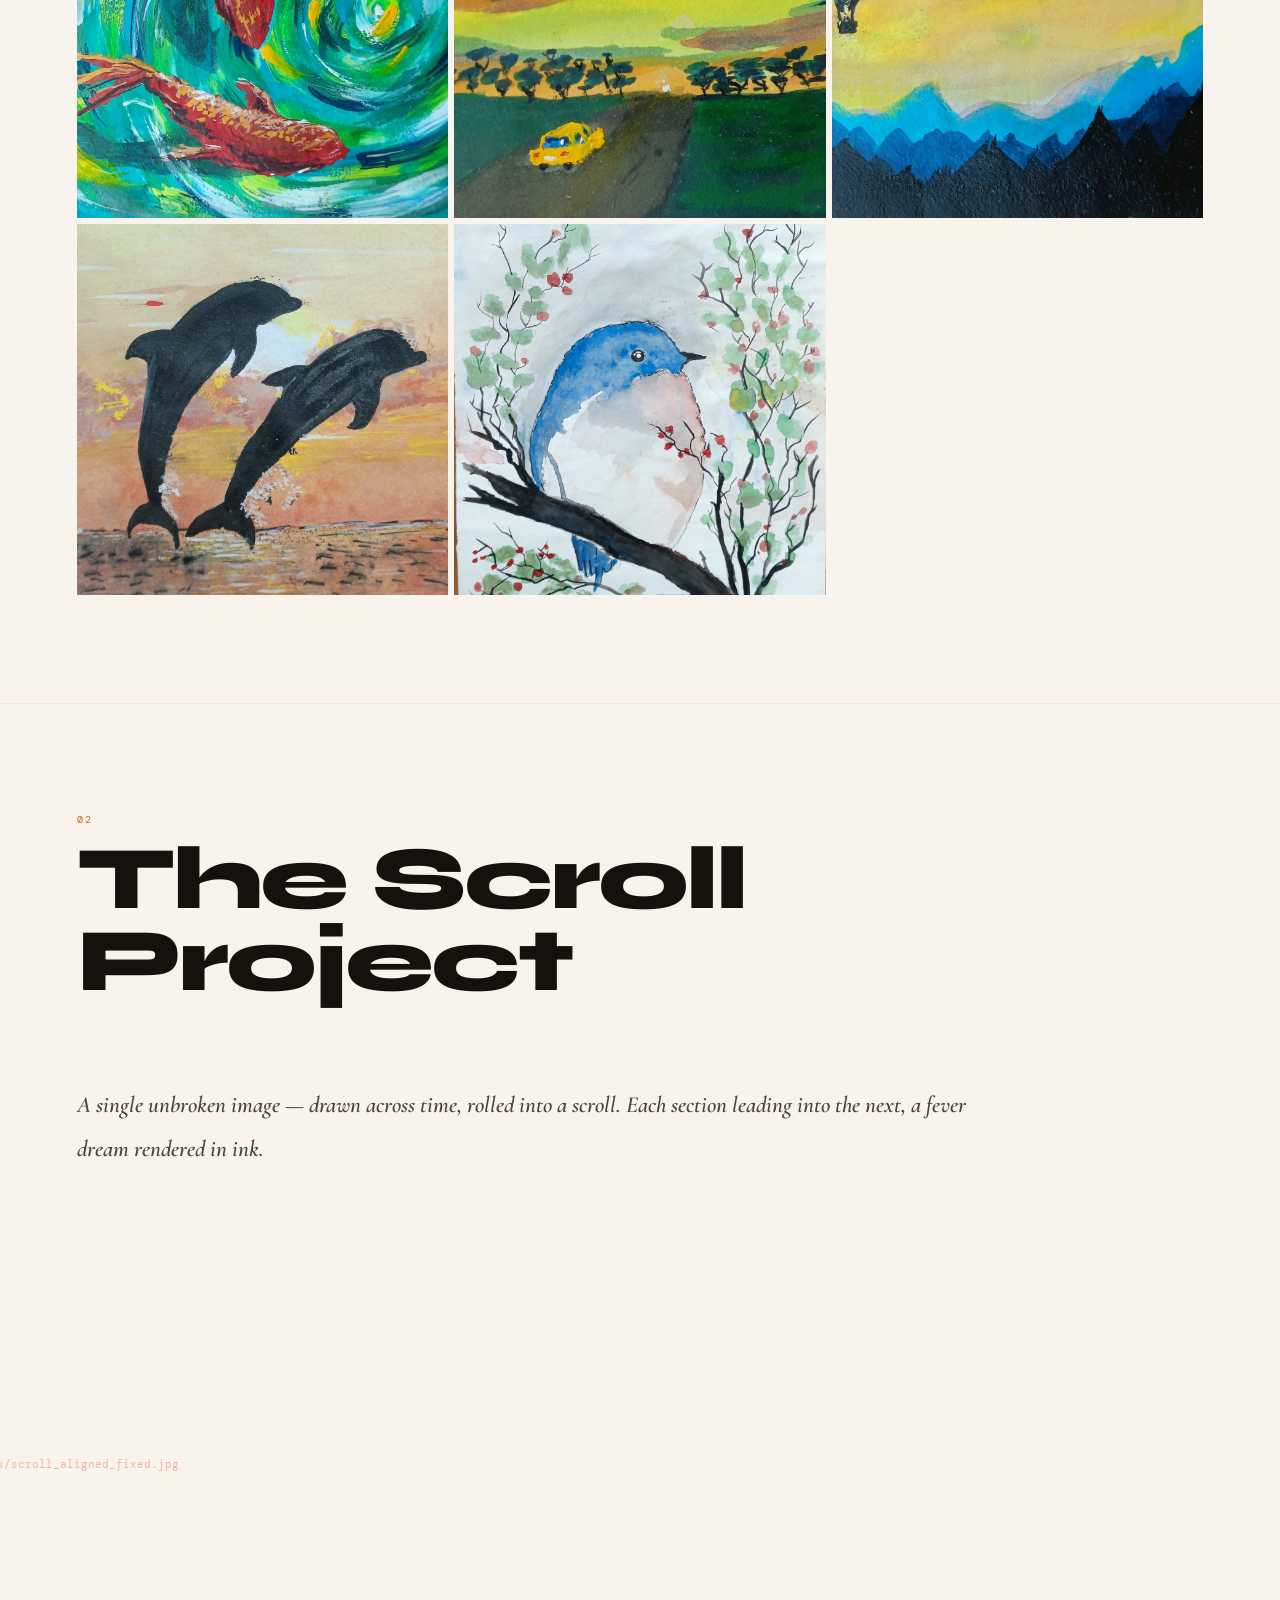
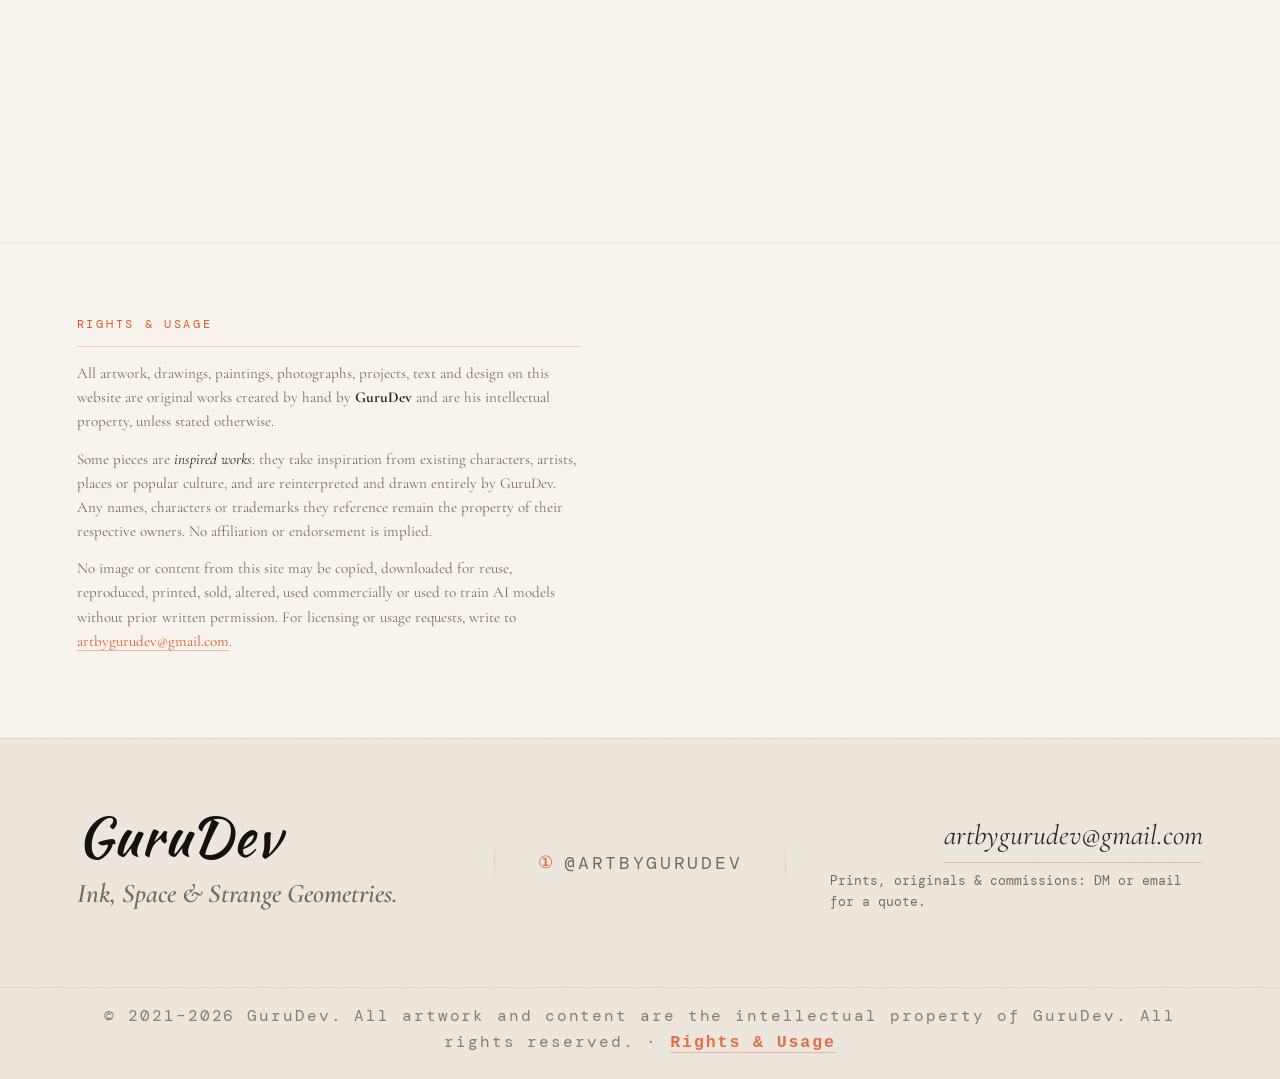
==== commit fb3f314d: "Centre sculpture cards; bigger header, footer and small labels Co-Authored-By: Claude Opus 5.5 <nore" ====
--- a/index.html
+++ b/index.html
@@ -4,7 +4,7 @@
   <meta charset="UTF-8" />
   <meta name="viewport" content="width=device-width, initial-scale=1.0" />
   <title>Art by GuruDev</title>
-  <link rel="stylesheet" href="css/style.css?v=202611251400" />
+  <link rel="stylesheet" href="css/style.css?v=202611251540" />
   <link rel="preconnect" href="https://fonts.googleapis.com" />
   <link rel="preconnect" href="https://fonts.gstatic.com" crossorigin />
   <link href="https://fonts.googleapis.com/css2?family=Cormorant+Garamond:ital,wght@0,300;0,400;0,600;0,700;1,300;1,400;1,600&family=Syne:wght@400;700;800&family=DM+Mono:ital,wght@0,300;0,400;1,300&family=Kaushan+Script&display=swap" rel="stylesheet" />
@@ -827,6 +827,6 @@
     <div class="footer-noise"></div>
   </footer>
 
-  <script src="js/main.js?v=202611251400"></script>
+  <script src="js/main.js?v=202611251540"></script>
 </body>
 </html>
--- a/css/style.css
+++ b/css/style.css
@@ -1982,3 +1982,54 @@
   .sc-series-row { gap: 0.6rem; padding: 0 0.8rem; }
   .sc-slot figcaption { font-size: 0.62rem; letter-spacing: 0.06em; }
 }
+
+/* ═══════════════════════════════════════════════════════════════
+   READABILITY PASS (Nov 2026): bigger header, larger small text,
+   centred sculpture cards
+   ═══════════════════════════════════════════════════════════════ */
+@media (min-width: 641px) {
+  #navbar { height: 72px; }
+  .subpage-main { padding-top: 72px; }
+  .nav-logo-text { font-size: 2.7rem; }
+  .nav-logo-img { height: 50px; }
+  .nav-links a, .nav-dropdown-toggle { font-size: 1rem; }
+  .nav-links { gap: 2.6rem; }
+  .nav-years .nav-dd-item { font-size: 0.85rem; }
+}
+.footer-bottom { font-size: 1.1rem; line-height: 1.7; opacity: 0.85; }
+.footer-rights-link { font-size: 1.15rem; font-weight: 700; }
+.footer-quote-note { font-size: 0.9rem; }
+
+/* Sculpture: centred cards and larger labels */
+.sc-grid { display: flex; flex-wrap: wrap; justify-content: center; }
+.sc-grid > .sc-card { flex: 0 1 340px; }
+.sc-grid > .sc-series { flex: 1 1 100%; max-width: 900px; }
+#sculpture .buy-header { text-align: center; }
+#sculpture .buy-sub { margin-left: auto; margin-right: auto; font-size: 1.15rem; }
+.sc-detail { font-size: 0.85rem; }
+.sc-desc { font-size: 1.15rem; }
+.sc-slot figcaption { font-size: 0.85rem; }
+.sc-credit { font-size: 1rem; text-align: center; }
+@media (max-width: 760px) {
+  .sc-slot figcaption { font-size: 0.72rem; }
+}
+.social-link { font-size: 1.25rem; opacity: 1; }
+/* Larger small labels across the site */
+.eyebrow { font-size: 0.85rem; }
+.portrait-tag { font-size: 0.75rem; }
+.ticker-track { font-size: 0.8rem; }
+.c-label { font-size: 0.8rem; }
+.nw-num, .p52-wk { font-size: 0.75rem; }
+.ghost-btn { font-size: 0.82rem; }
+.nw-ph-label, .p52-ph-label, .sp-ph-label { font-size: 0.75rem; }
+.cta-link { font-size: 0.95rem; }
+@media (min-width: 641px) and (max-width: 1100px) {
+  .nav-logo-text { font-size: 2rem; }
+  .nav-links { gap: 1.2rem; }
+  .nav-links a, .nav-dropdown-toggle { font-size: 0.8rem; letter-spacing: 0.1em; }
+}
+@media (min-width: 641px) and (max-width: 820px) {
+  .nav-logo-text { font-size: 1.6rem; }
+  .nav-links { gap: 0.8rem; }
+  .nav-links a, .nav-dropdown-toggle { font-size: 0.7rem; letter-spacing: 0.05em; }
+}
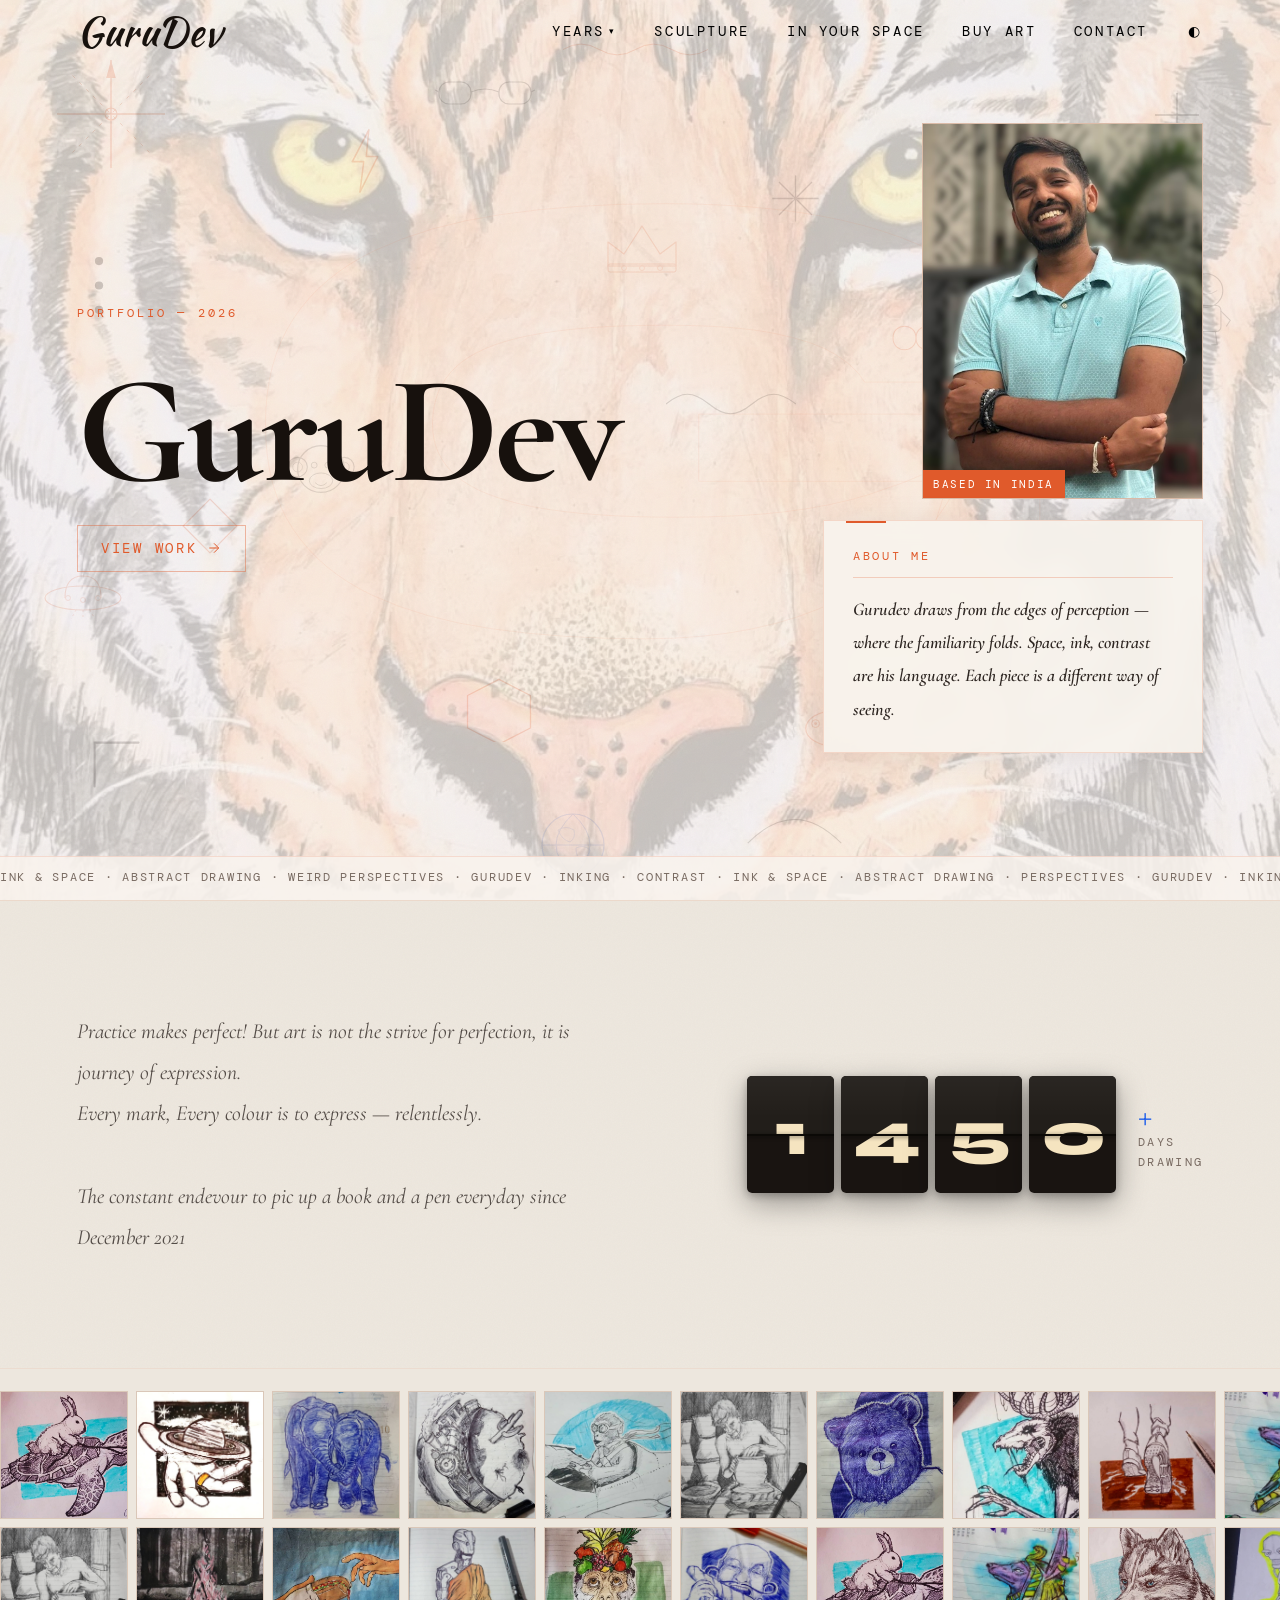
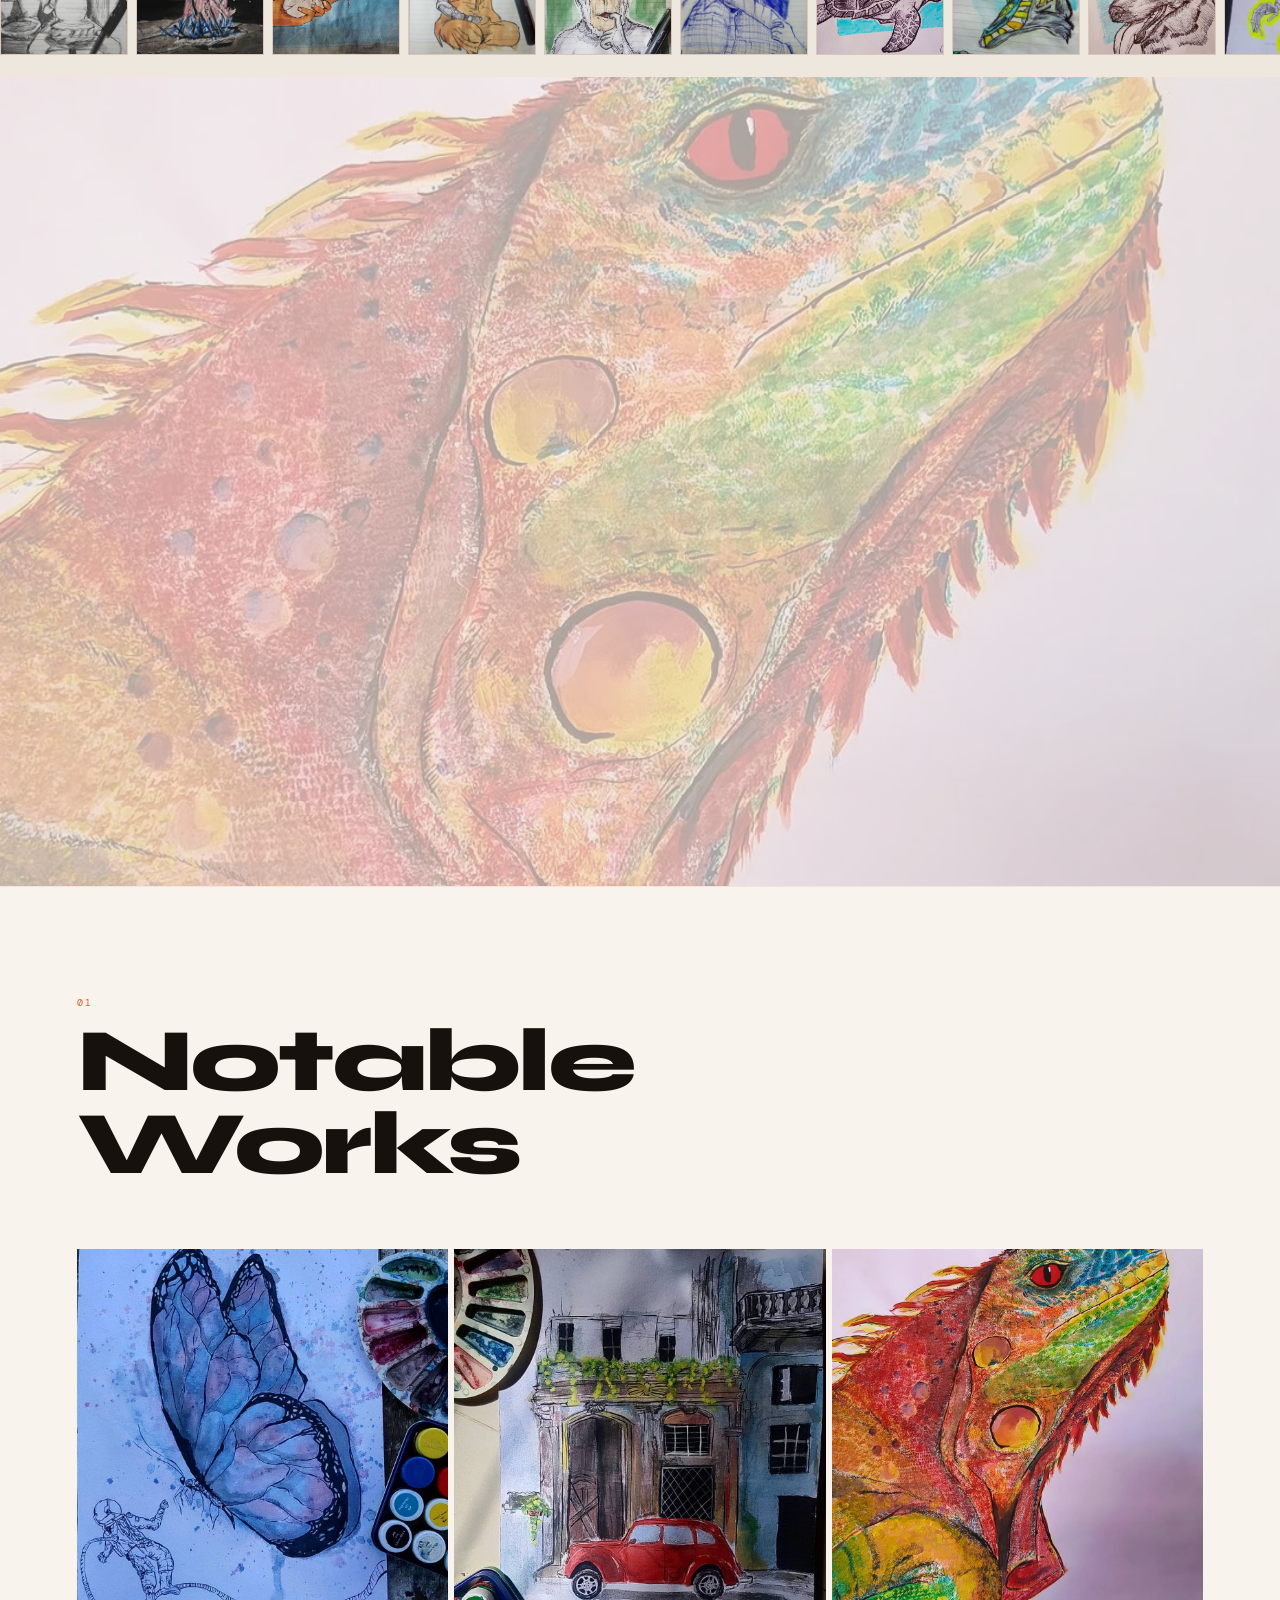
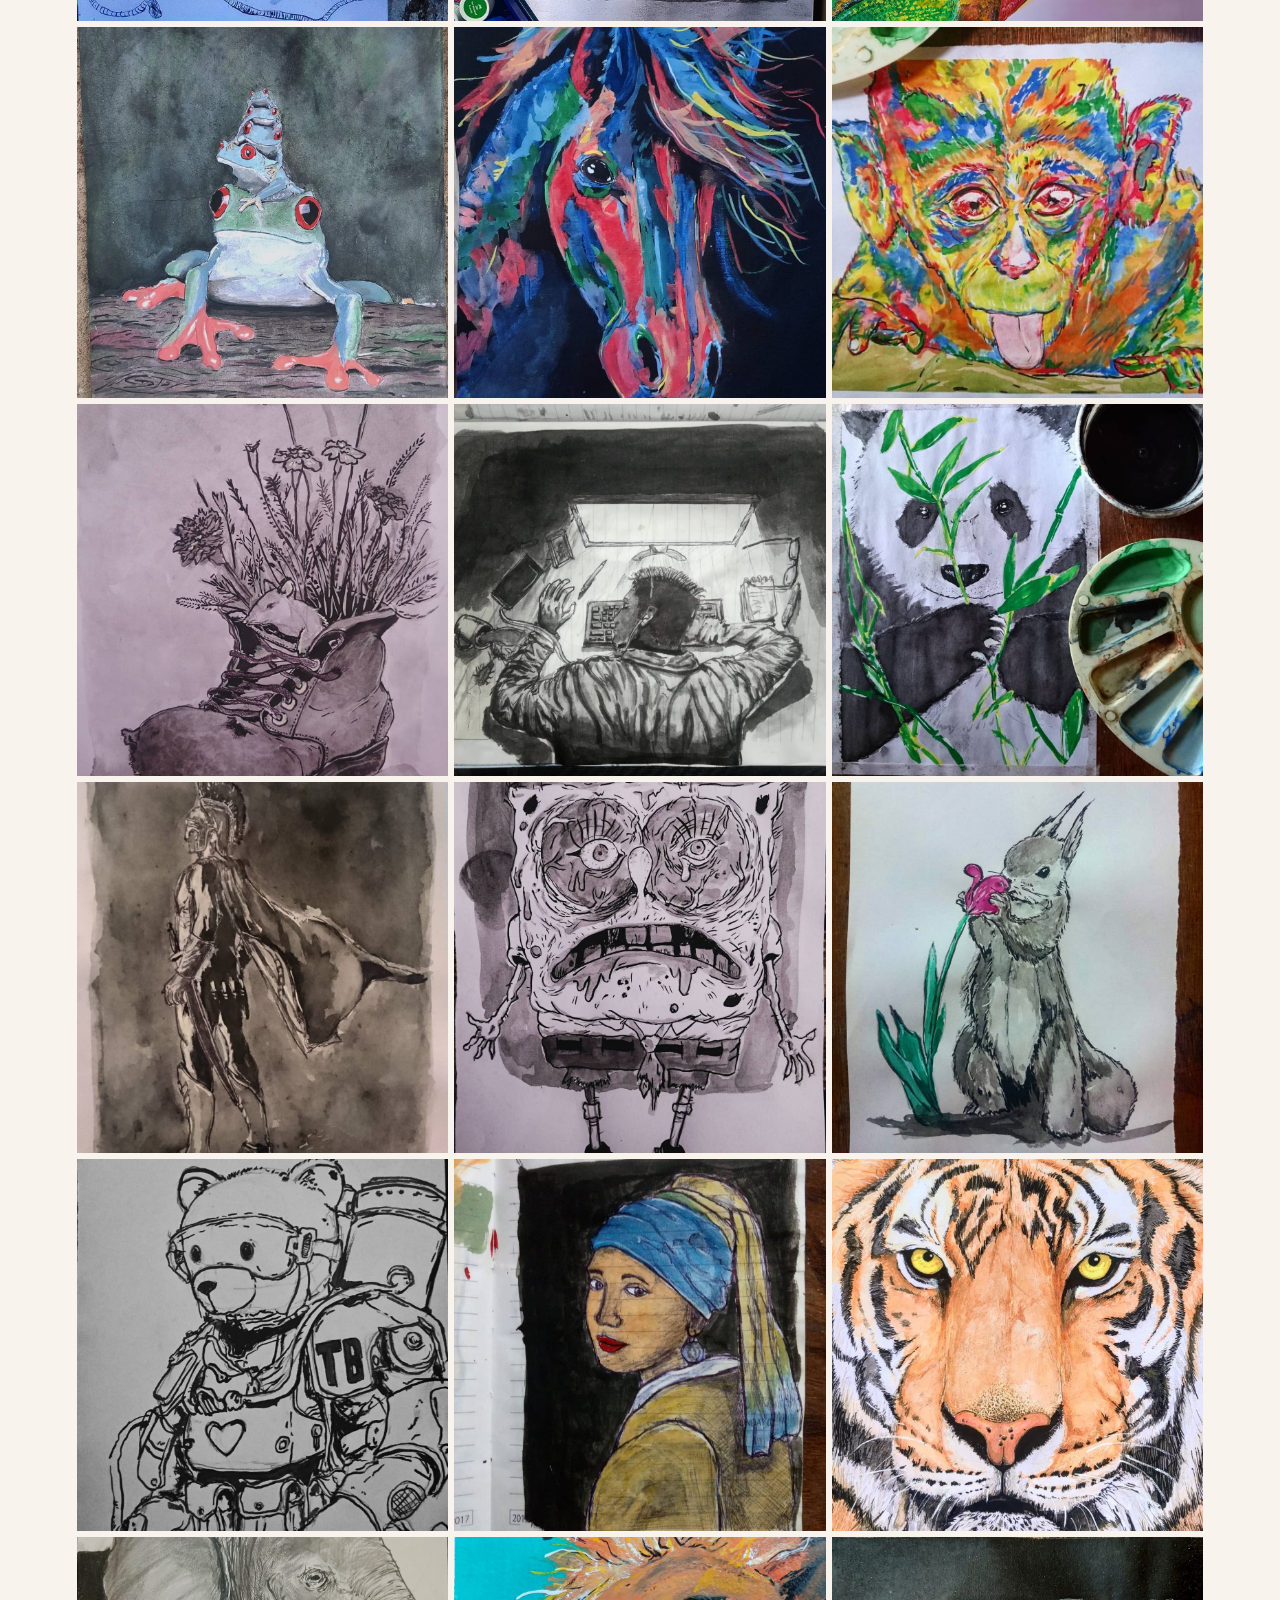
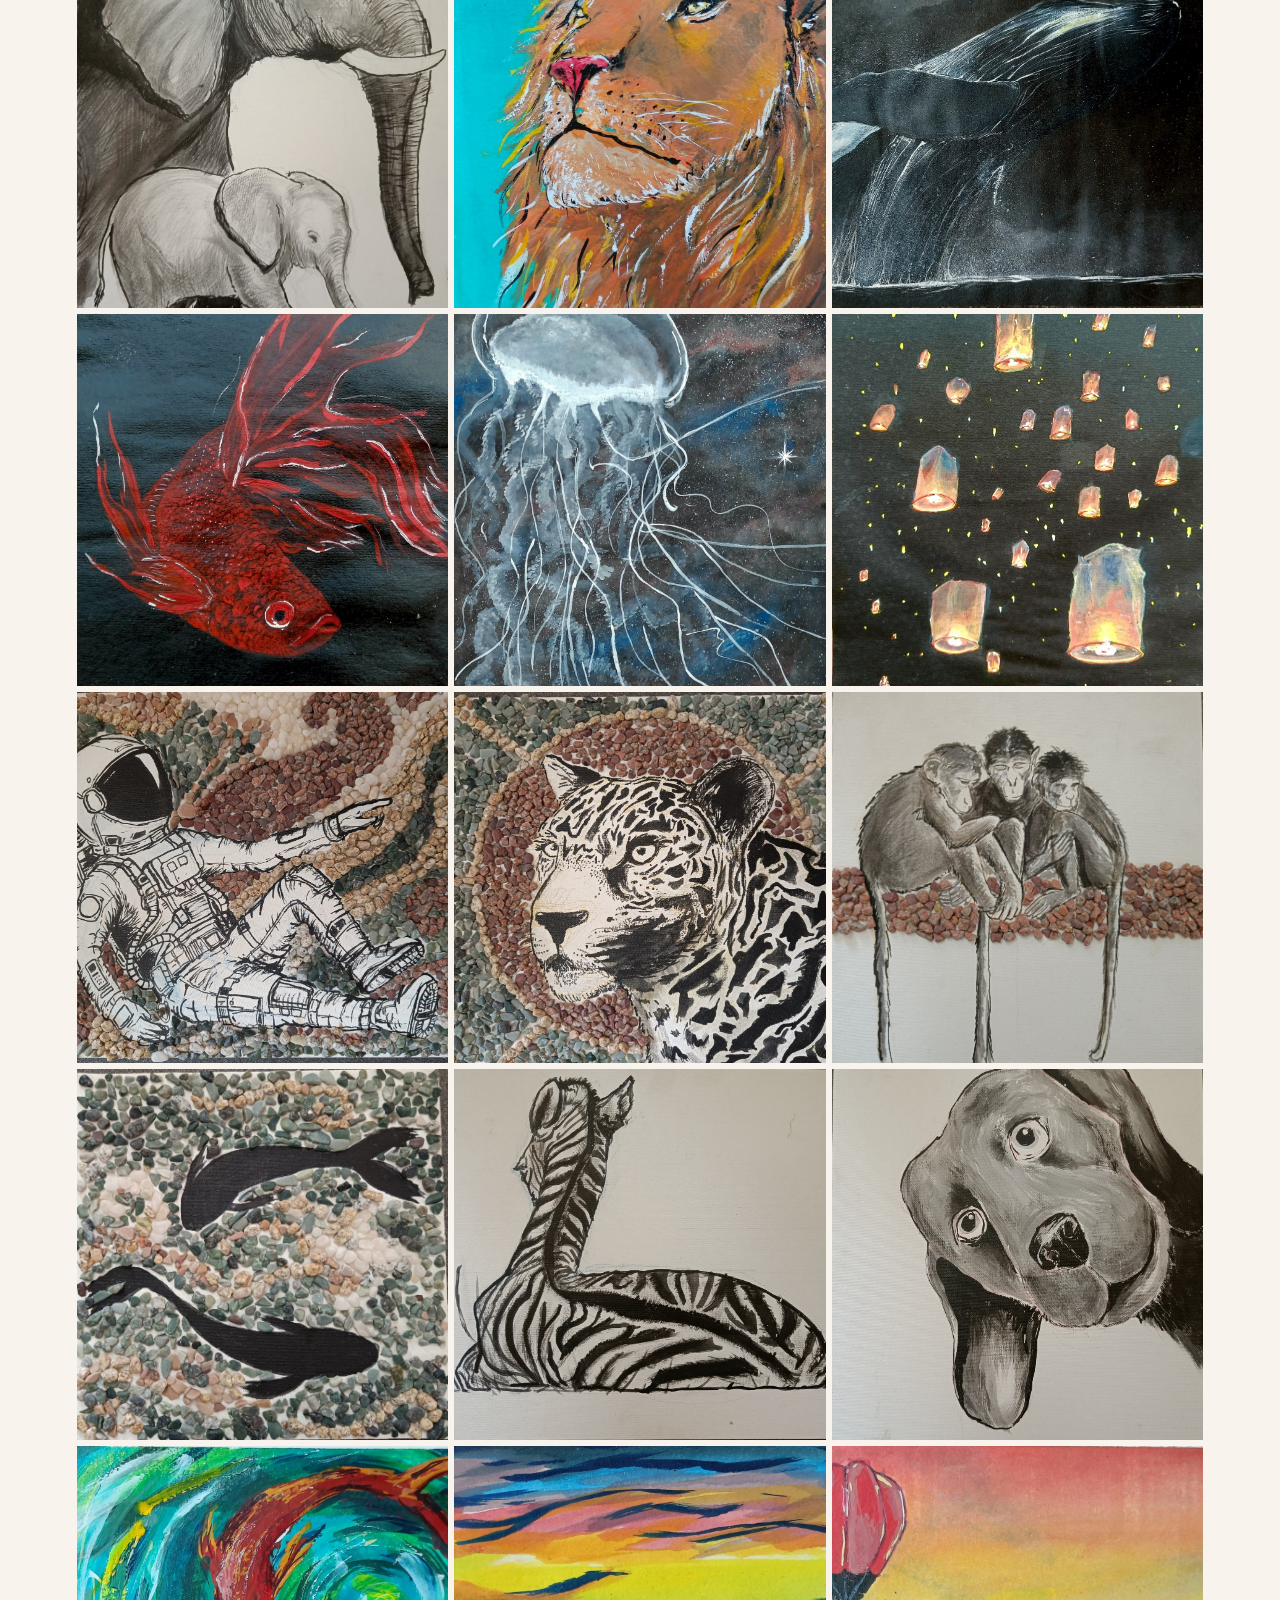
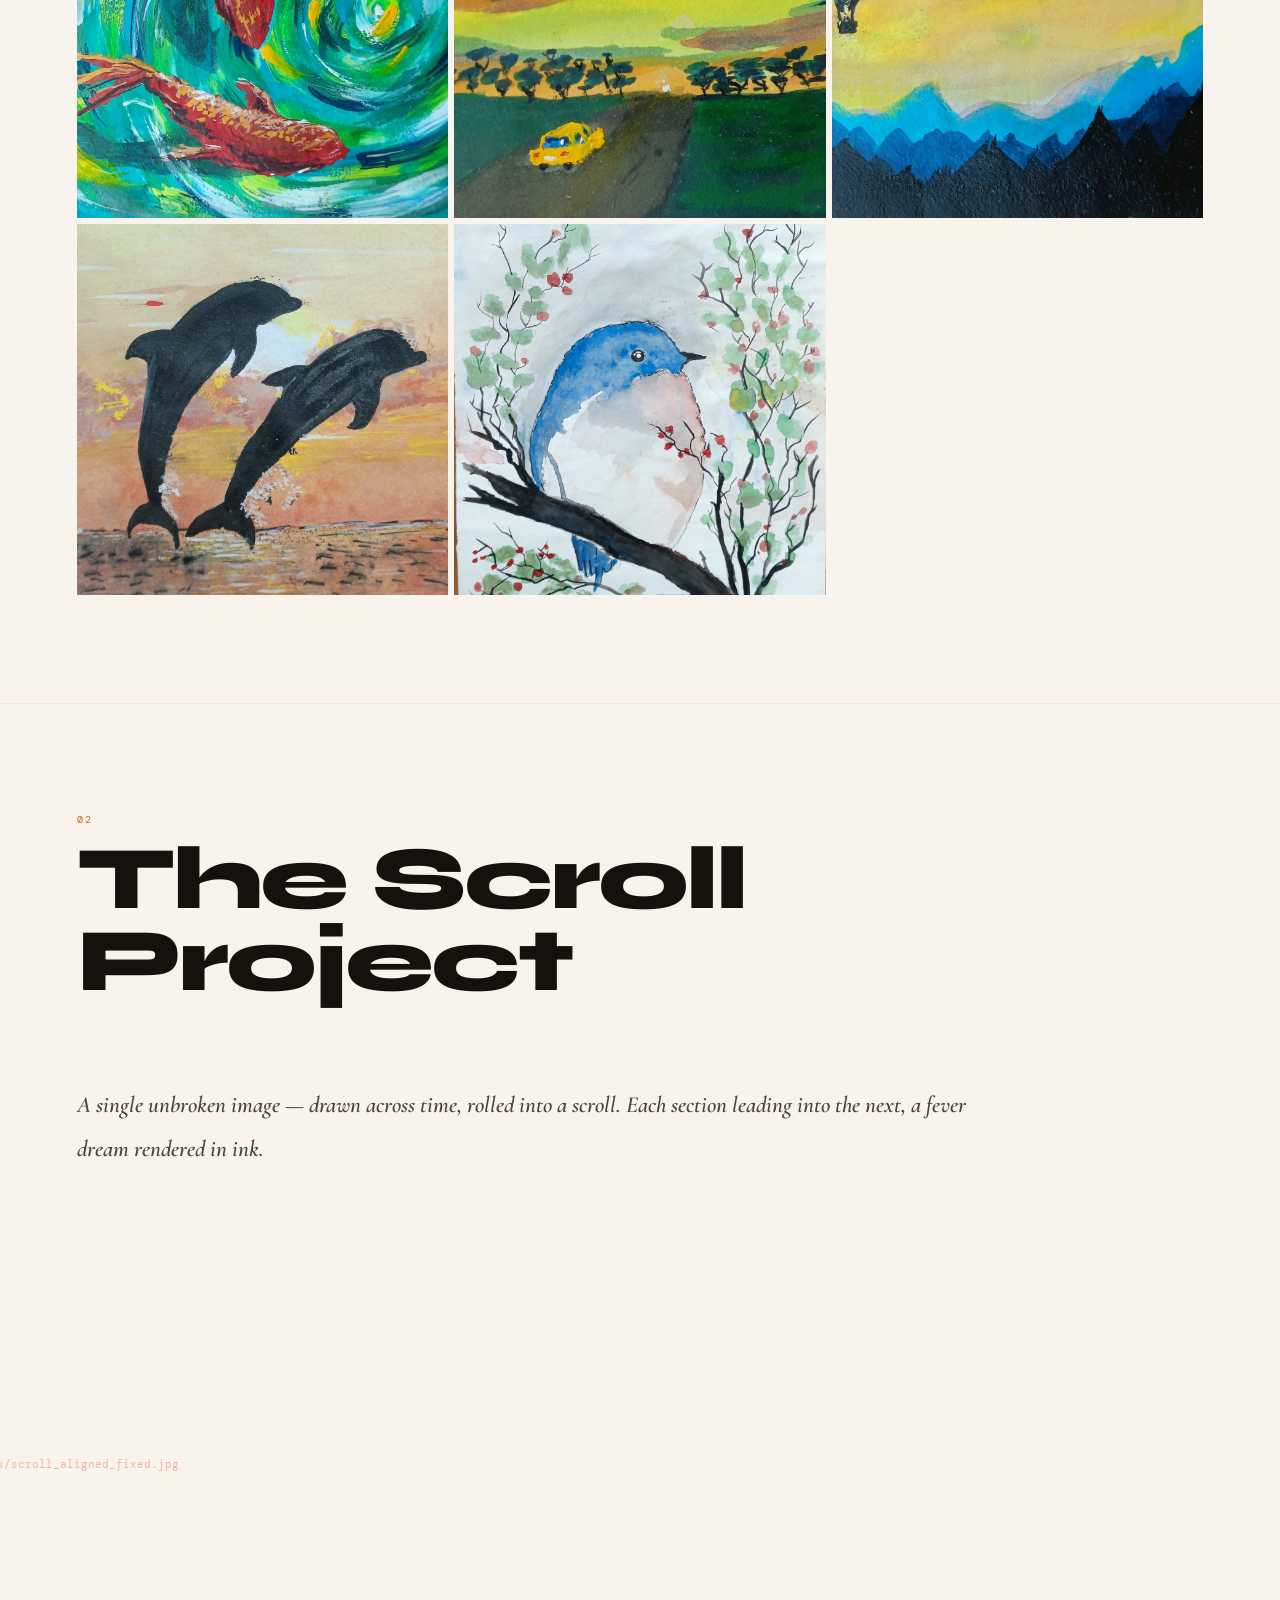
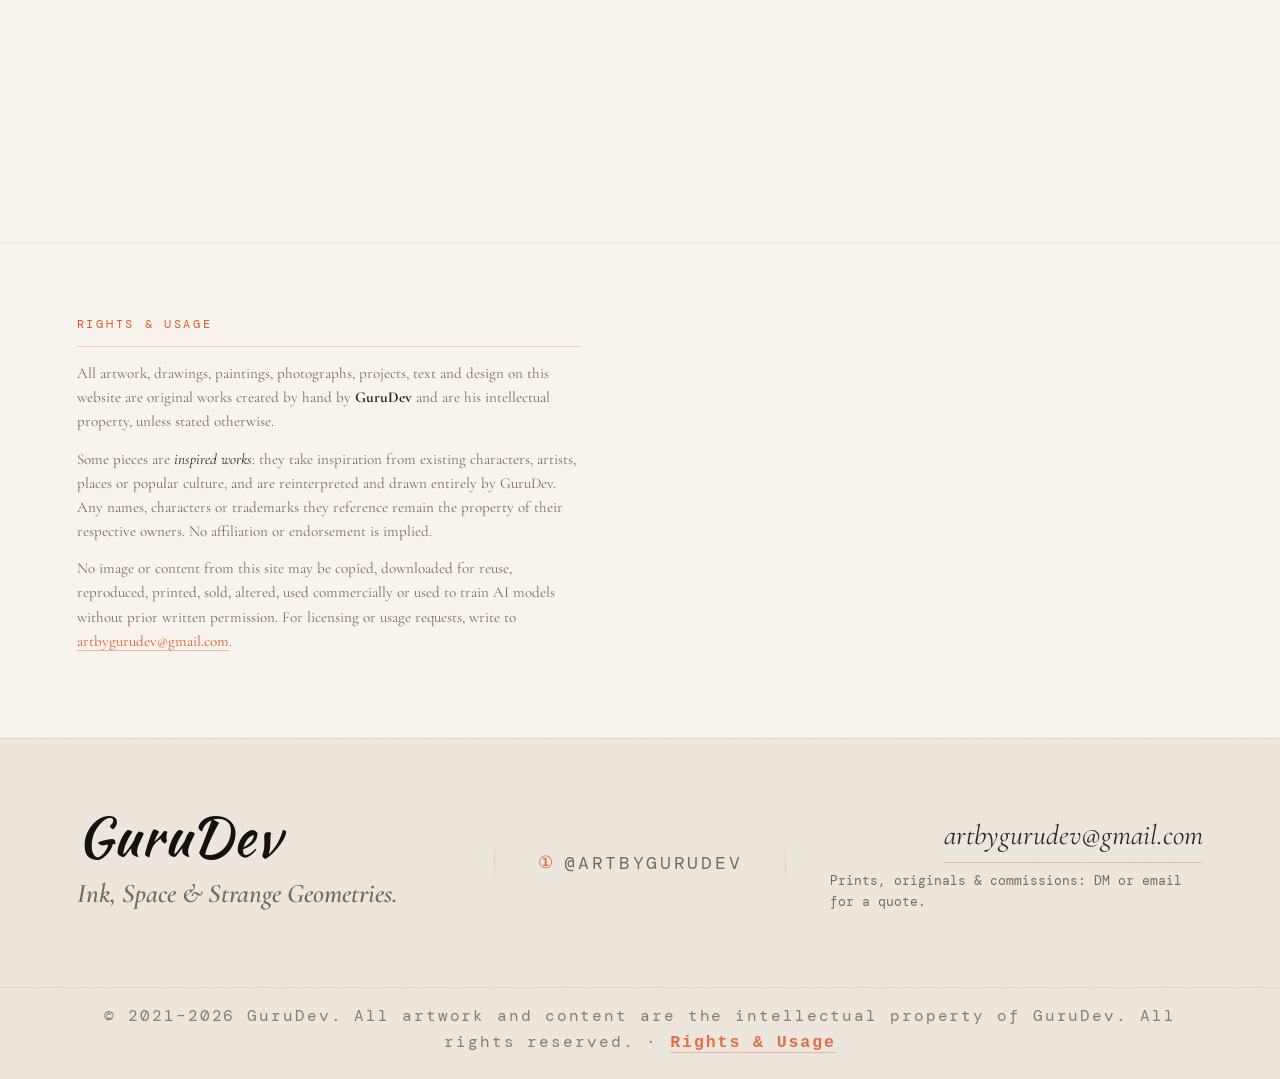
==== commit 3f1dfac9: "In Your Space: frameless paintings, 25% larger, repositioned to clear furniture Co-Authored-By: Clau" ====
--- a/index.html
+++ b/index.html
@@ -4,7 +4,7 @@
   <meta charset="UTF-8" />
   <meta name="viewport" content="width=device-width, initial-scale=1.0" />
   <title>Art by GuruDev</title>
-  <link rel="stylesheet" href="css/style.css?v=202611251540" />
+  <link rel="stylesheet" href="css/style.css?v=202611281715" />
   <link rel="preconnect" href="https://fonts.googleapis.com" />
   <link rel="preconnect" href="https://fonts.gstatic.com" crossorigin />
   <link href="https://fonts.googleapis.com/css2?family=Cormorant+Garamond:ital,wght@0,300;0,400;0,600;0,700;1,300;1,400;1,600&family=Syne:wght@400;700;800&family=DM+Mono:ital,wght@0,300;0,400;1,300&family=Kaushan+Script&display=swap" rel="stylesheet" />
@@ -827,6 +827,6 @@
     <div class="footer-noise"></div>
   </footer>
 
-  <script src="js/main.js?v=202611251540"></script>
+  <script src="js/main.js?v=202611281715"></script>
 </body>
 </html>
--- a/css/style.css
+++ b/css/style.css
@@ -2033,3 +2033,11 @@
   .nav-links { gap: 0.8rem; }
   .nav-links a, .nav-dropdown-toggle { font-size: 0.7rem; letter-spacing: 0.05em; }
 }
+
+/* In Your Space: no mat or frame, paintings 25% larger */
+.room .art, .room-office .art, .room-kids .art, .room-hall .art {
+  width: calc(var(--w, 20%) * 1.25);
+  padding: 0;
+  border: 0;
+  background: transparent;
+}
